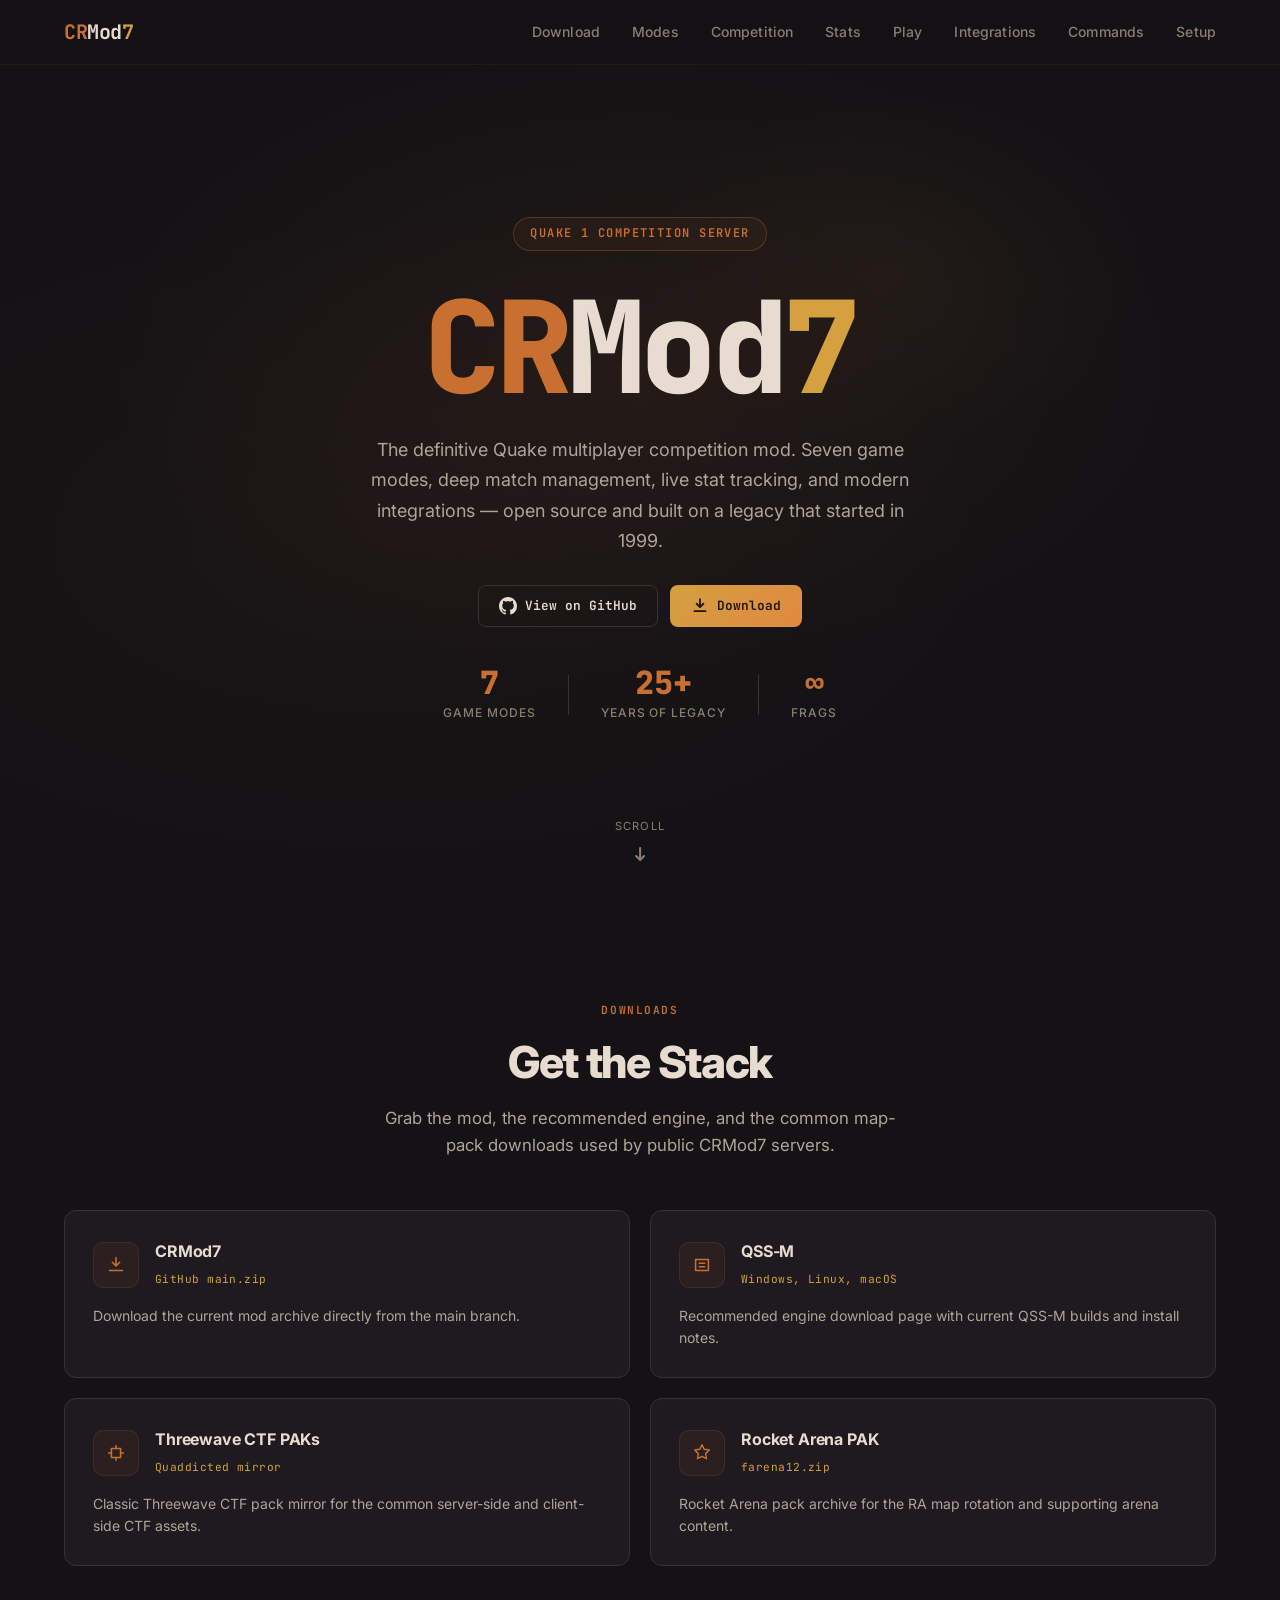
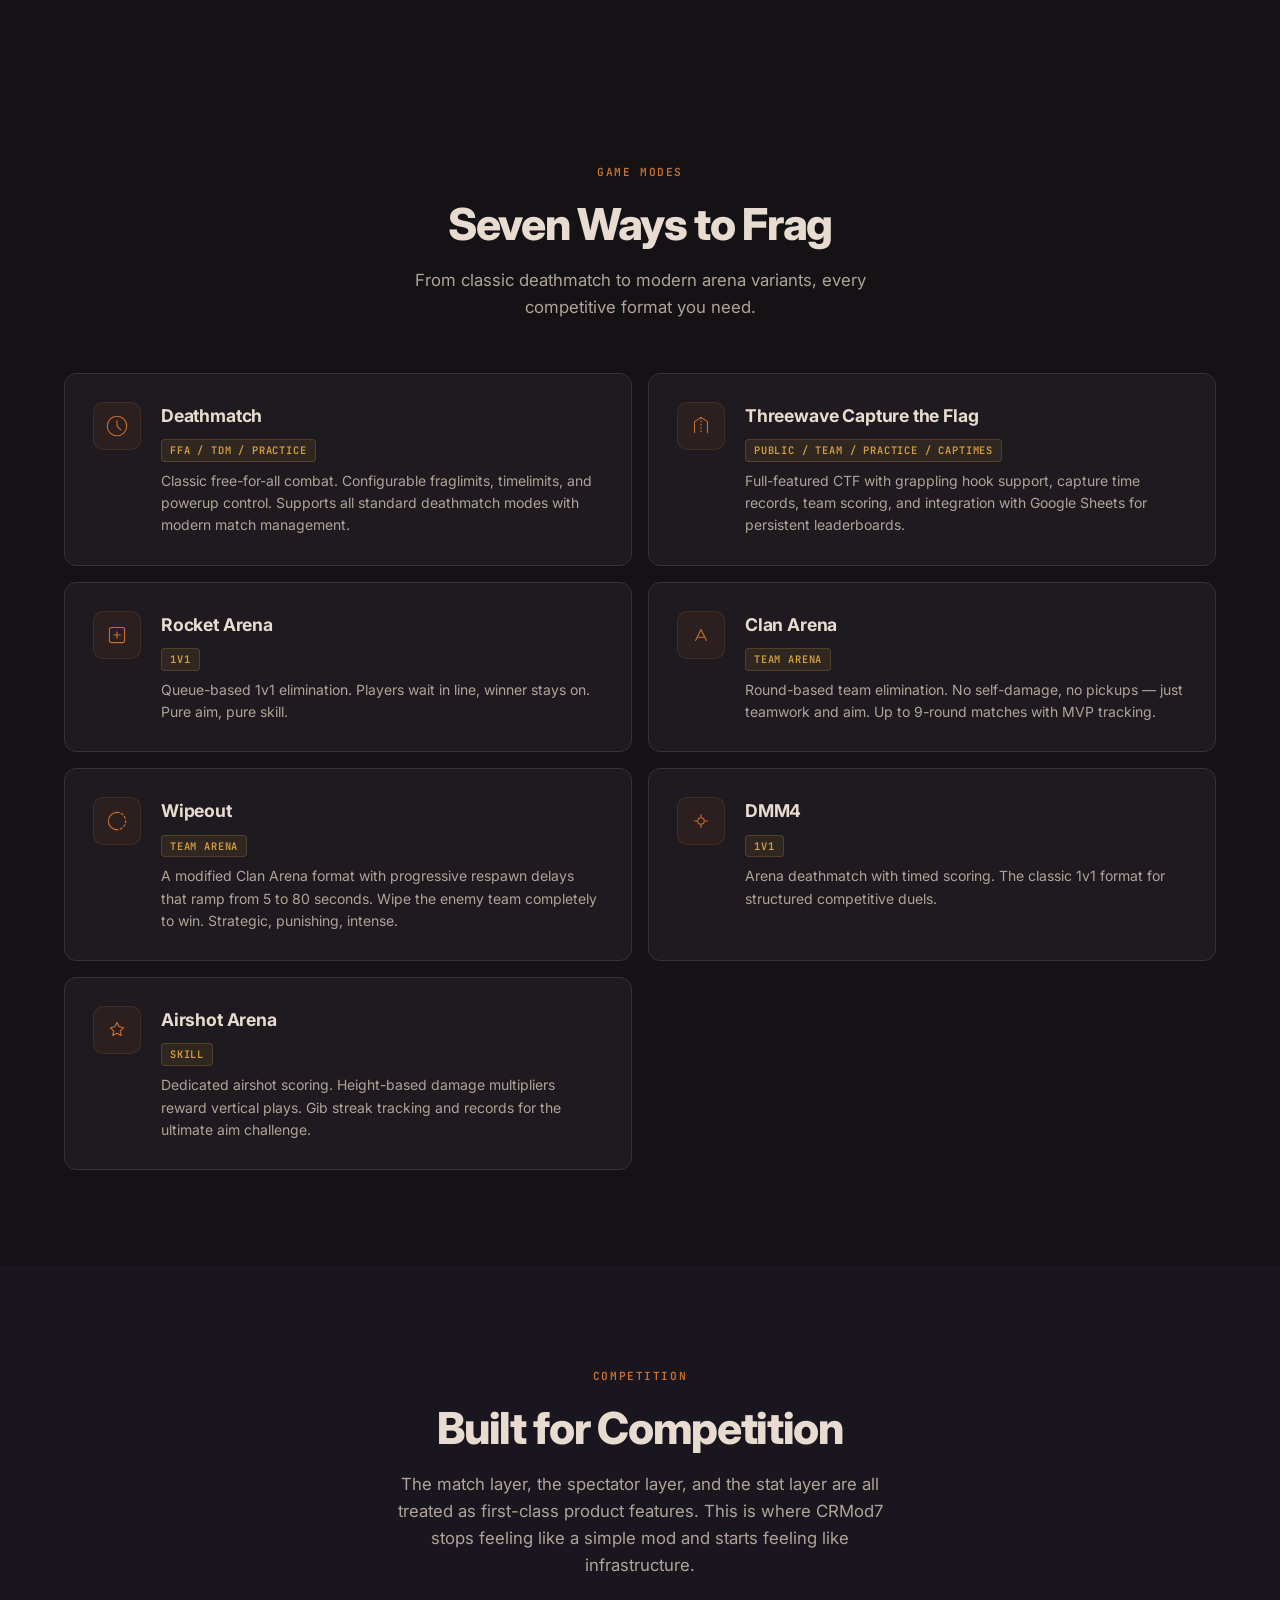
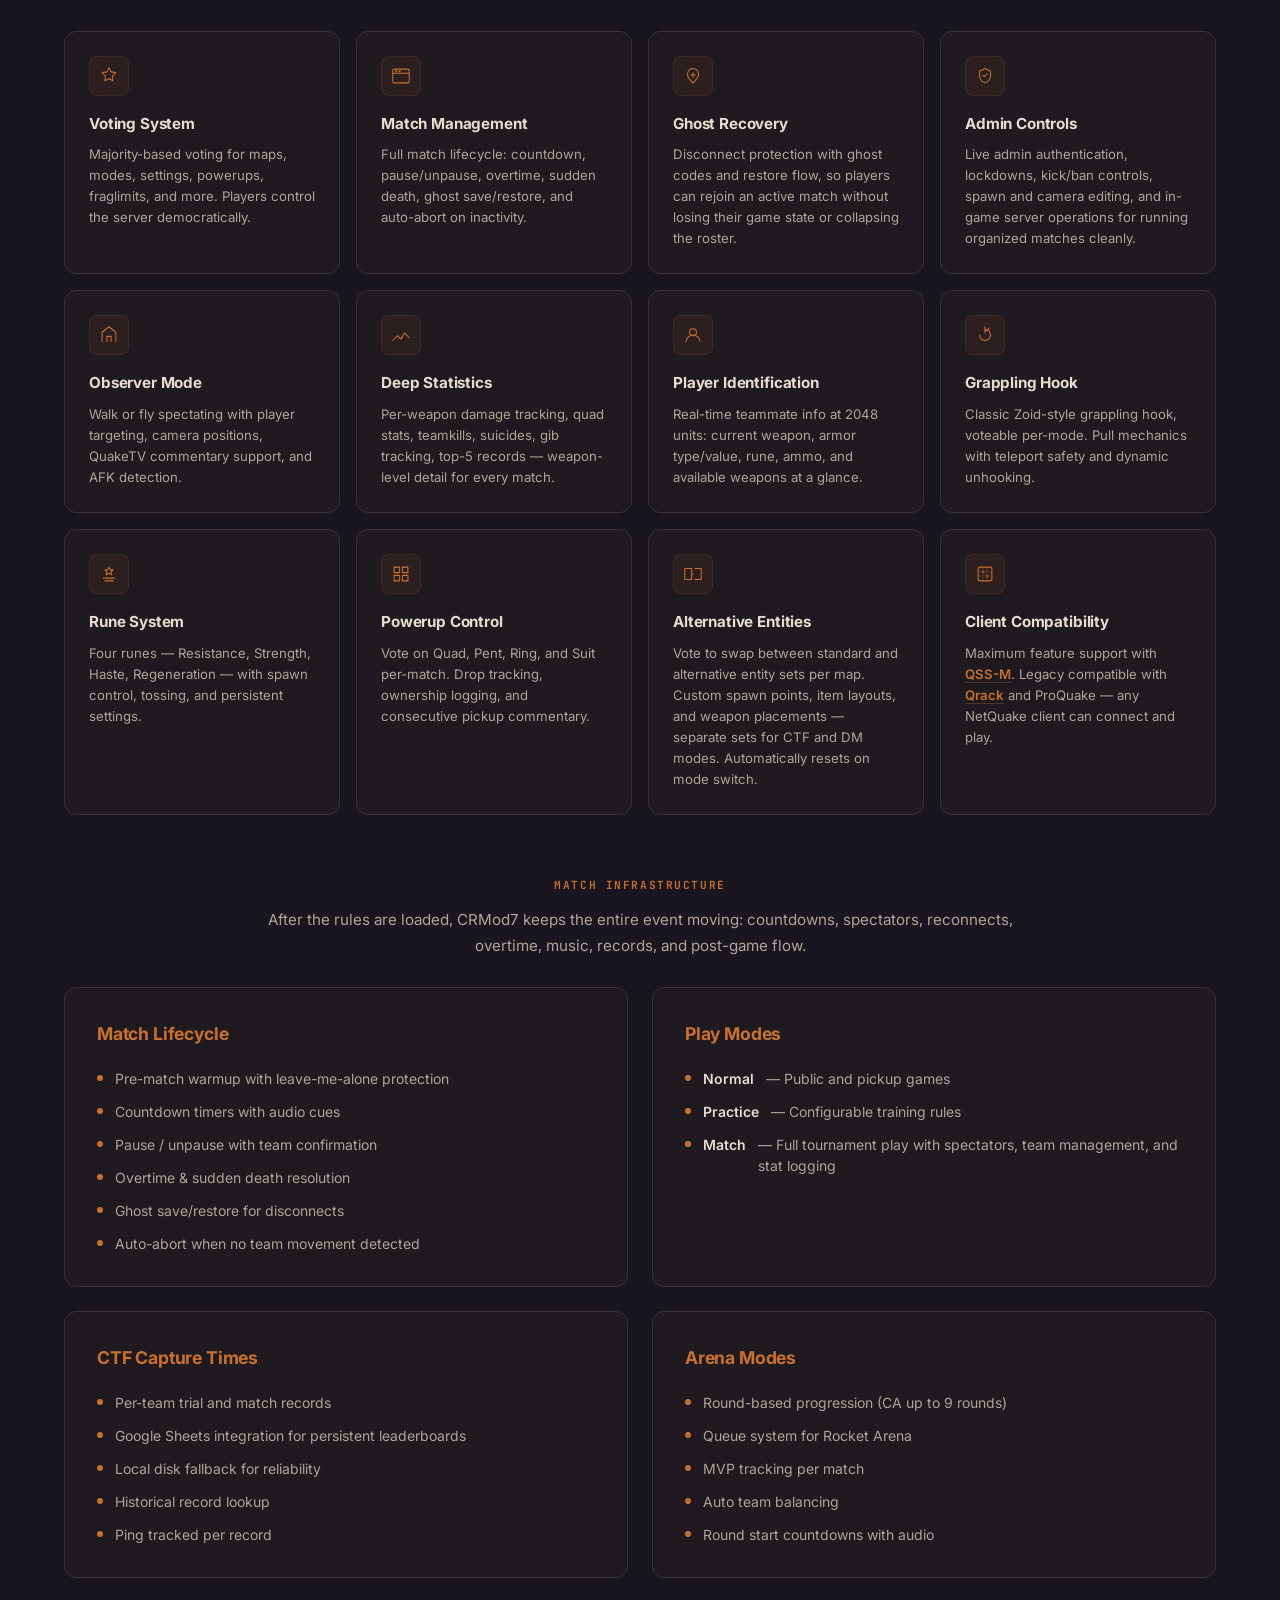
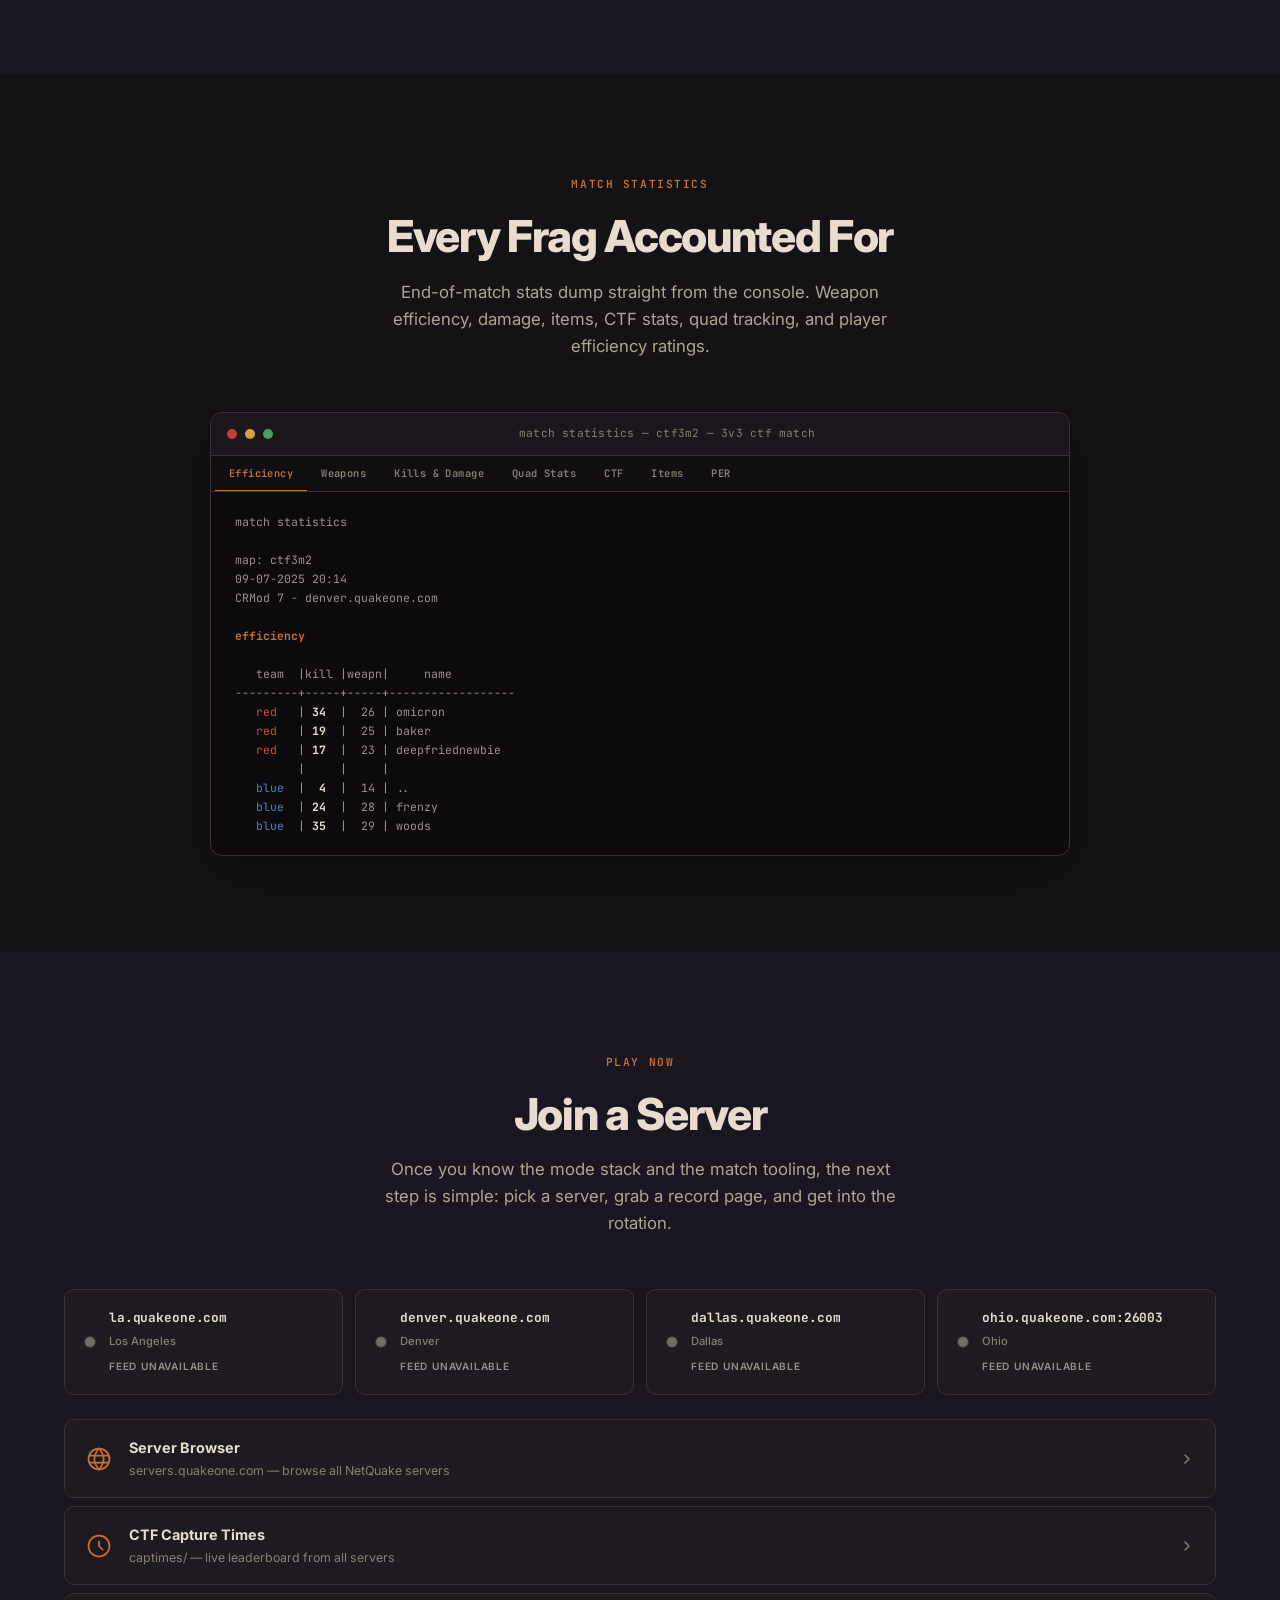
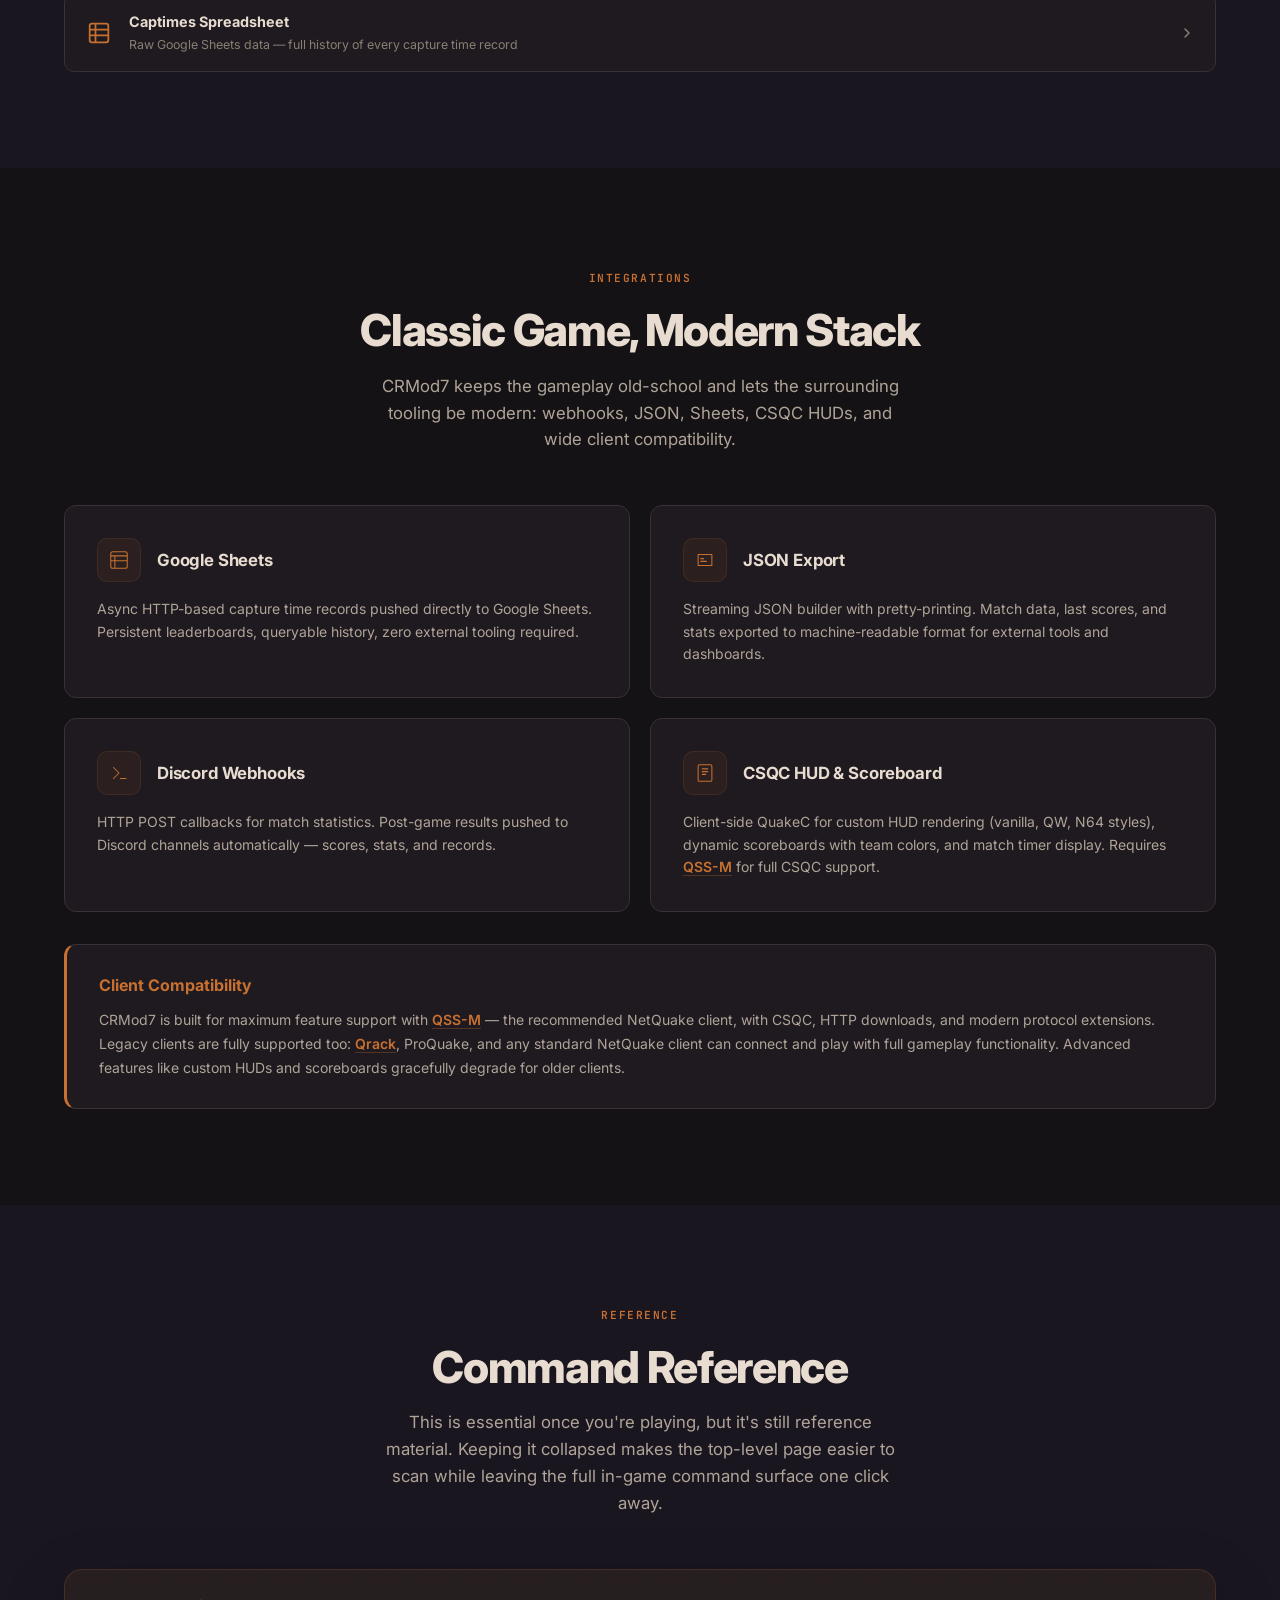
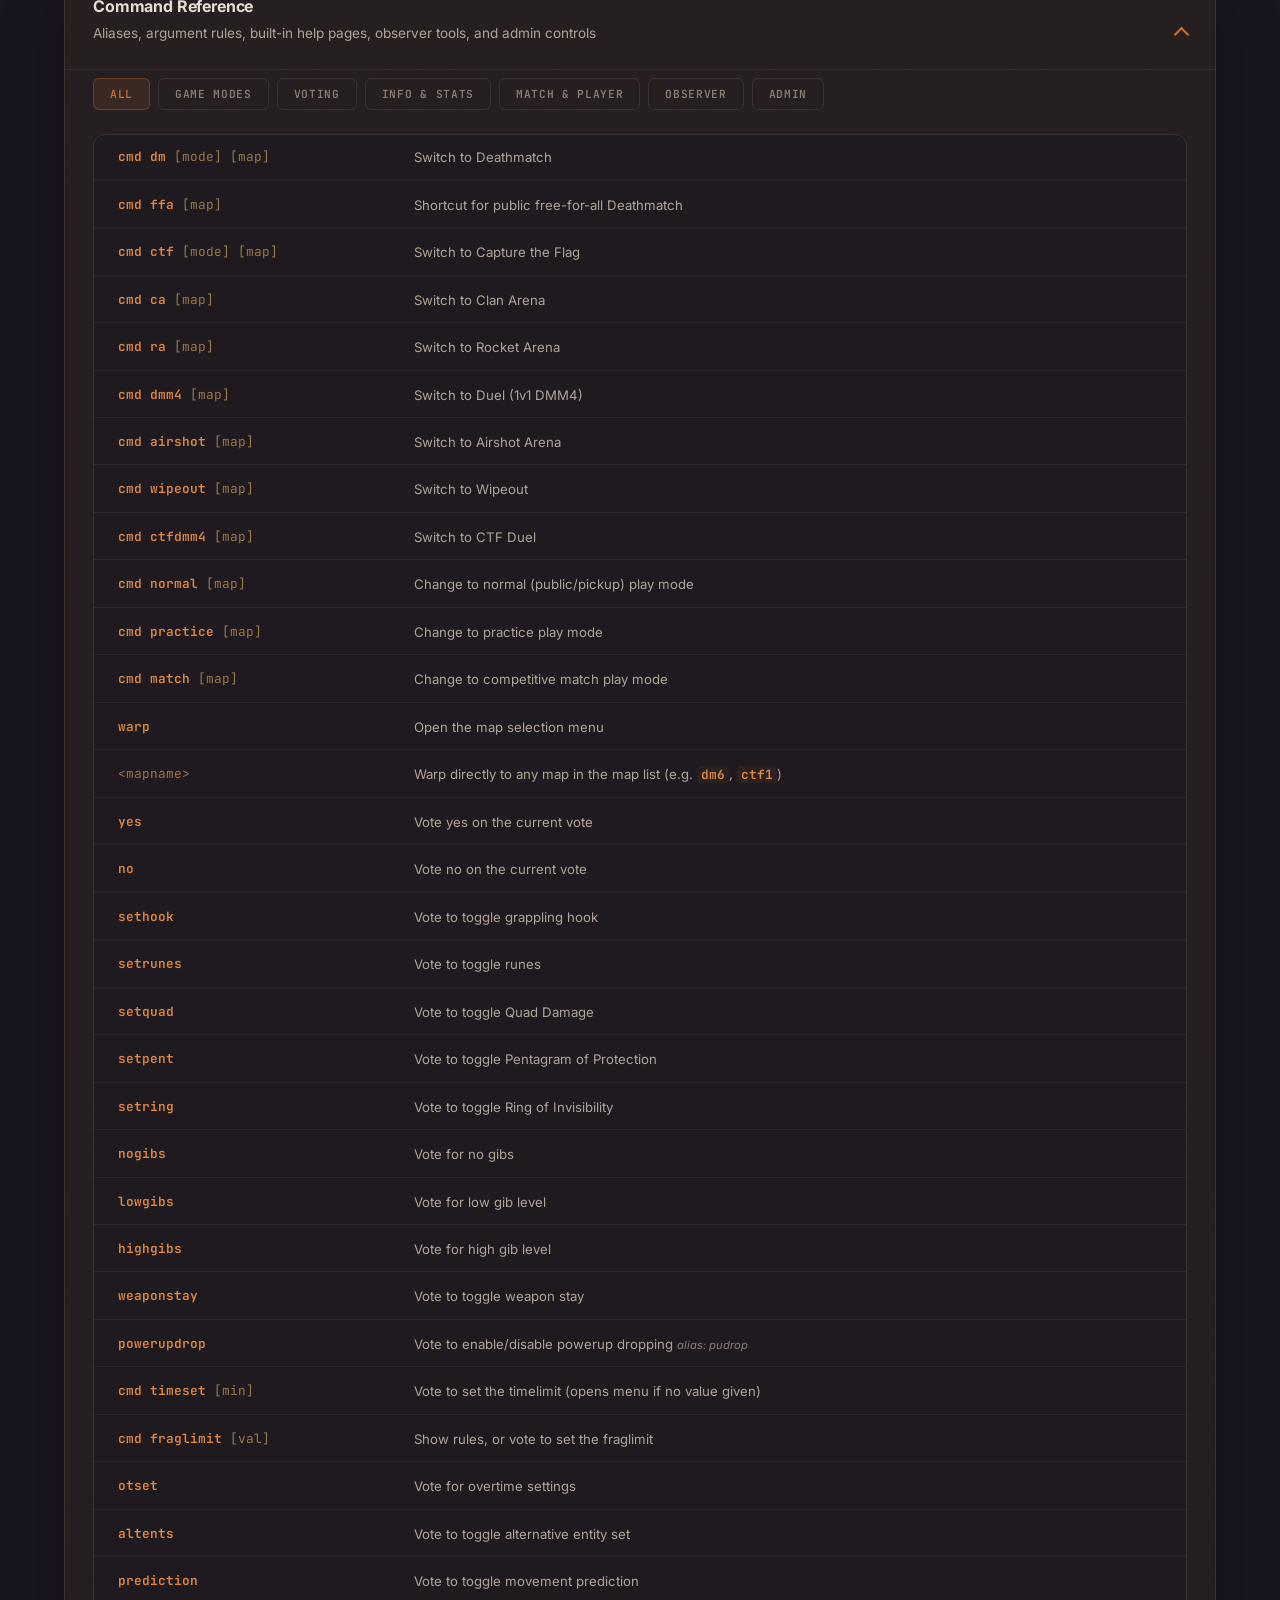
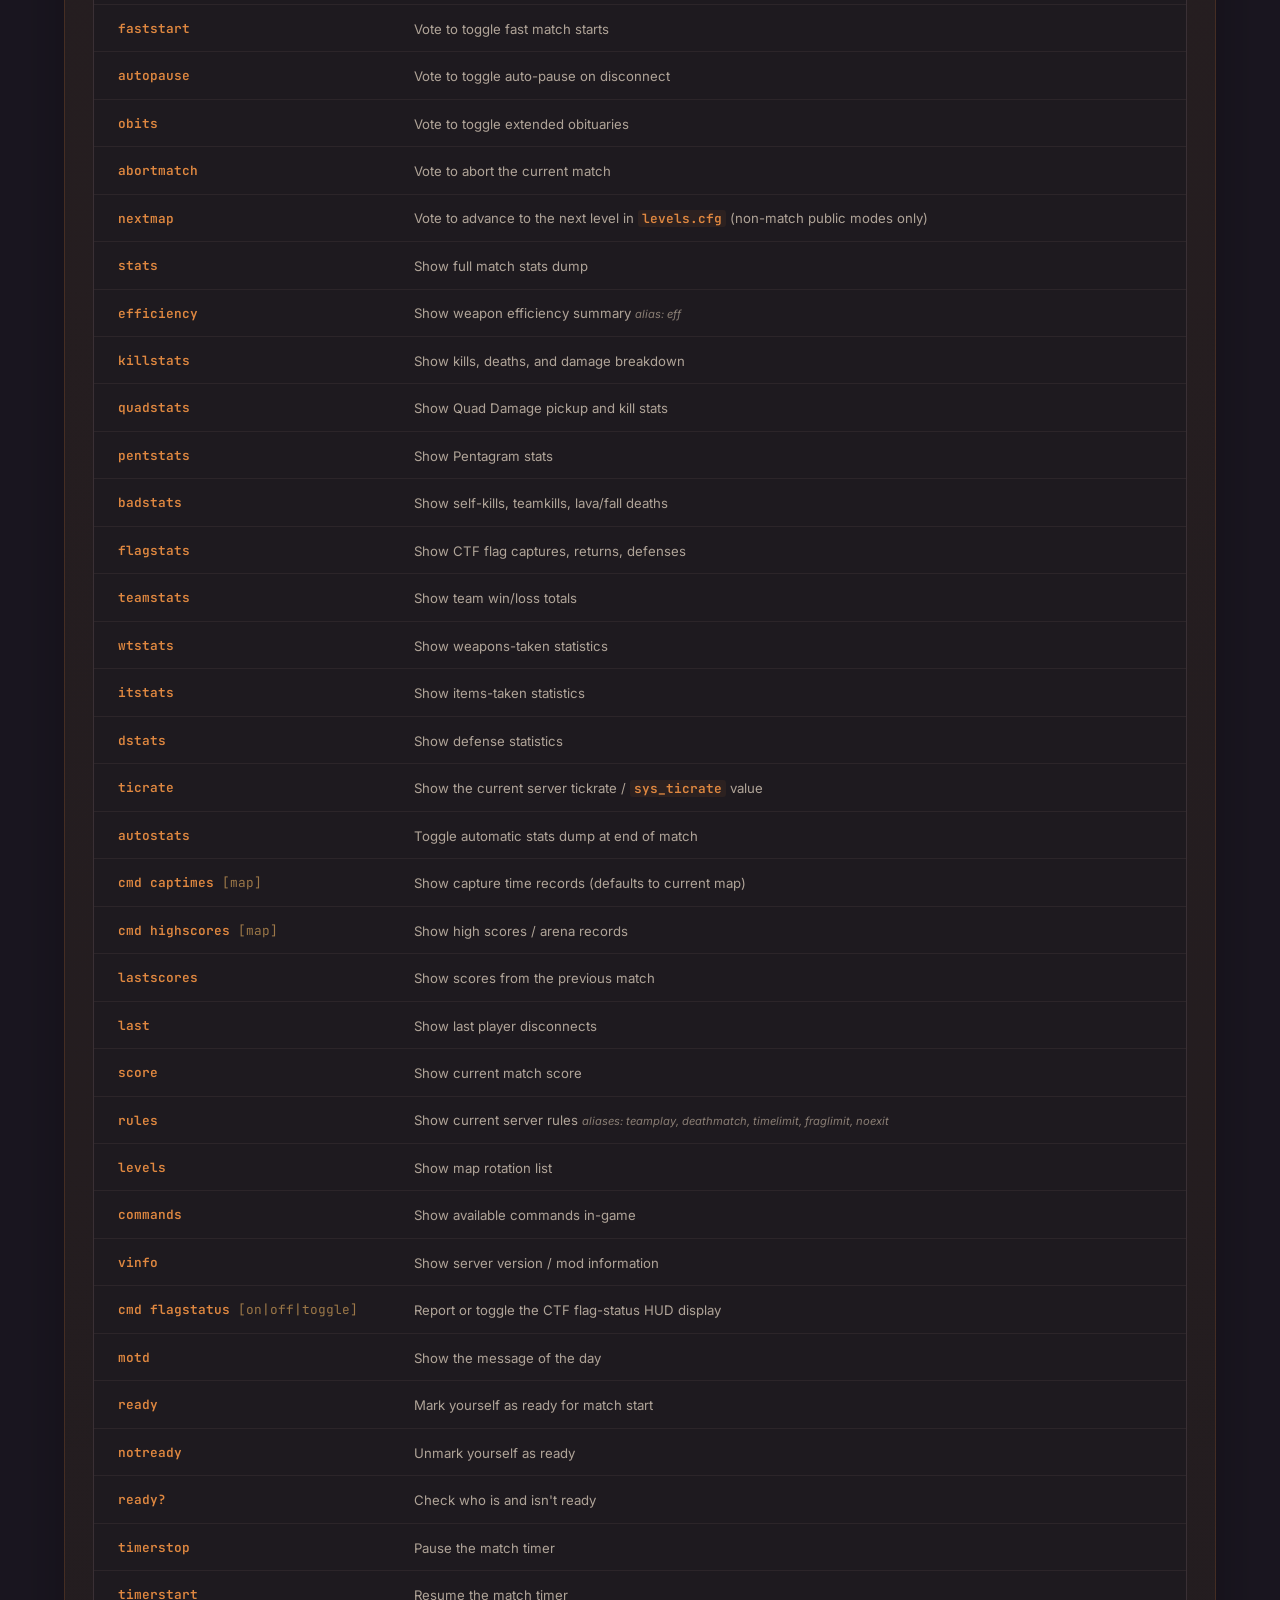
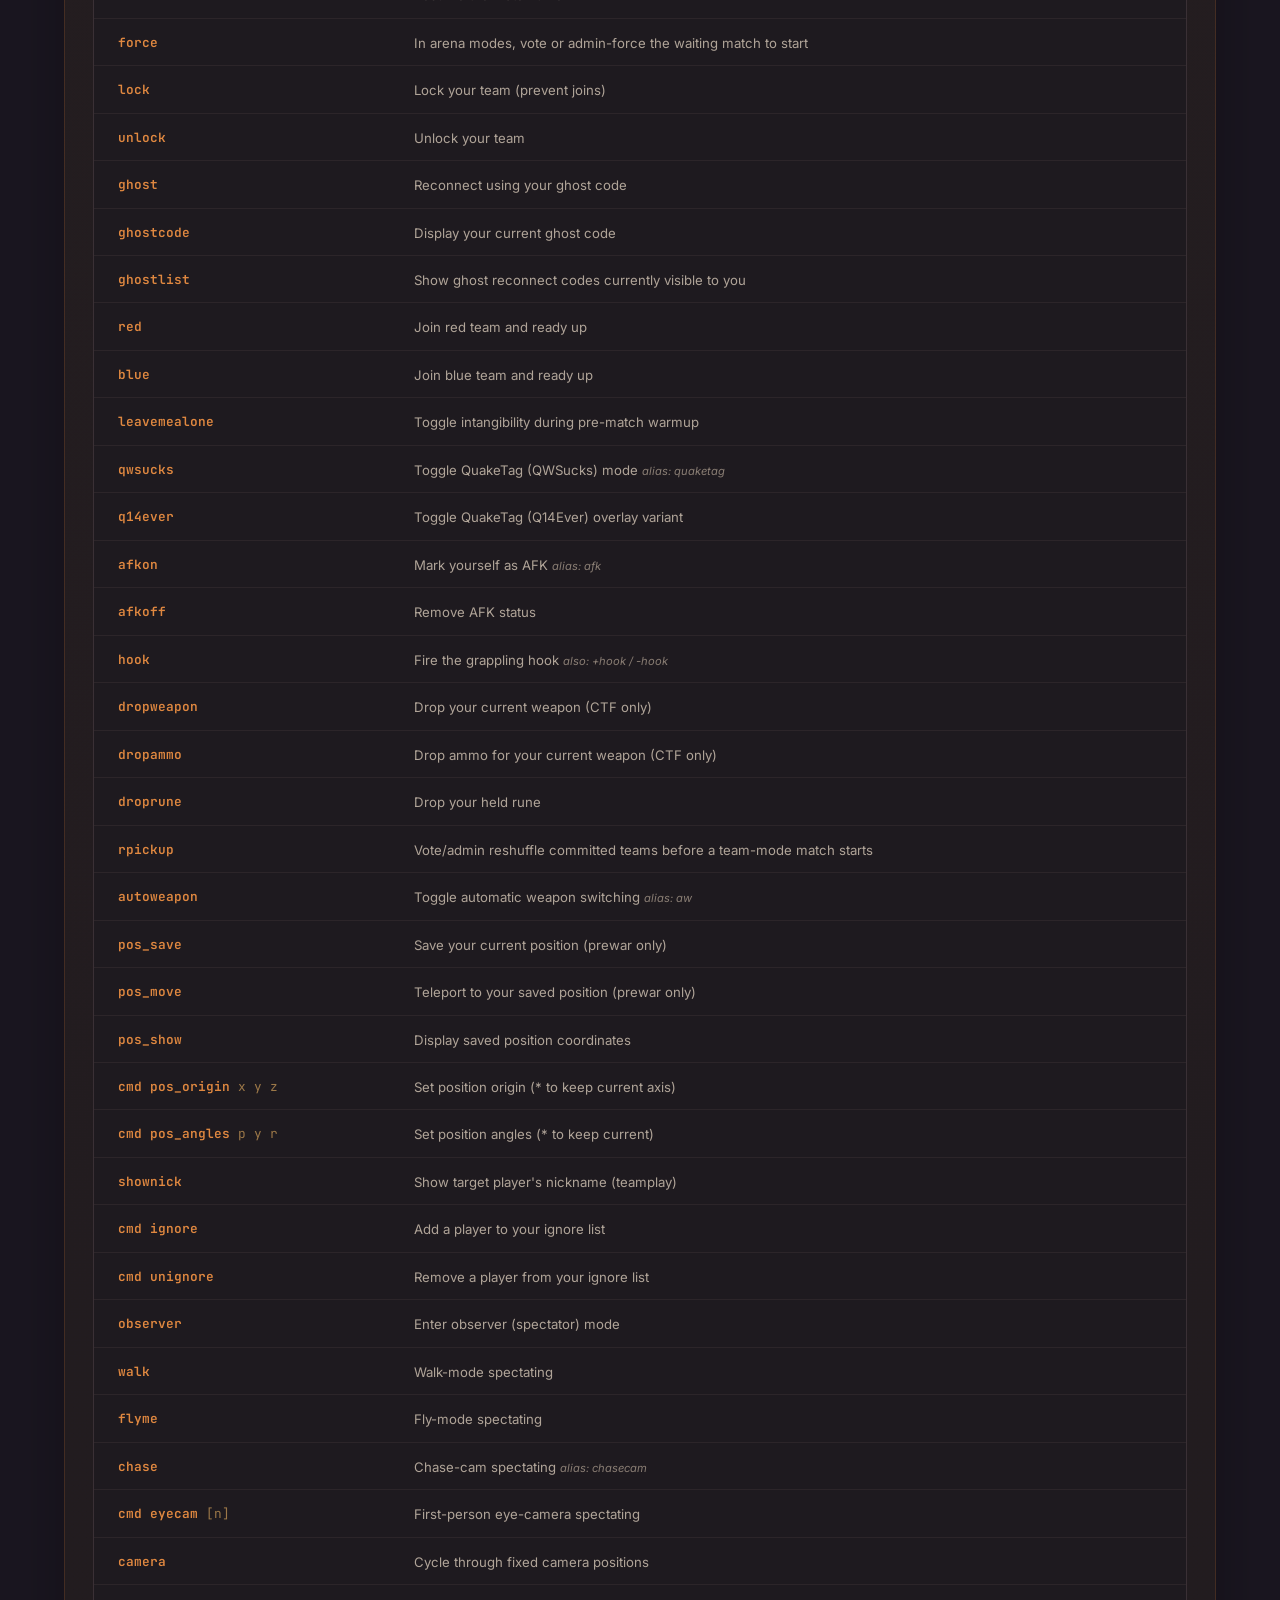
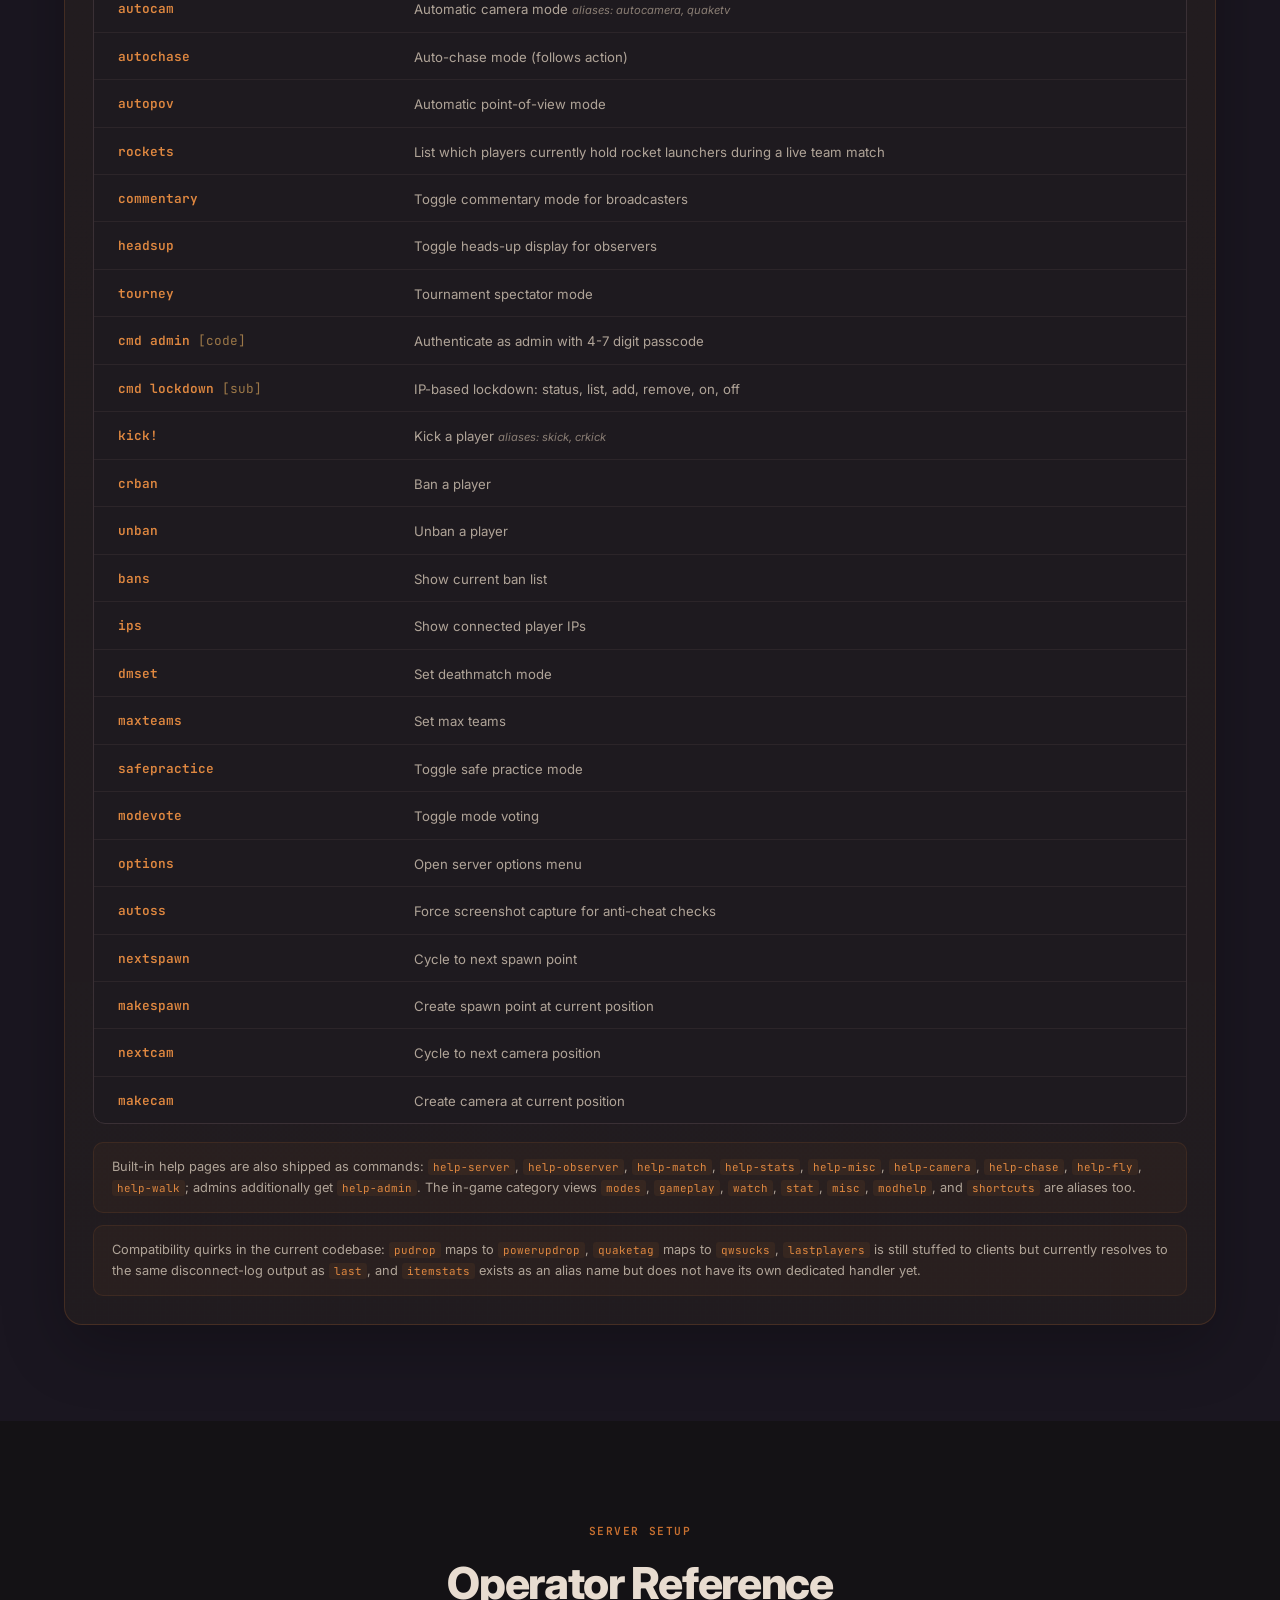
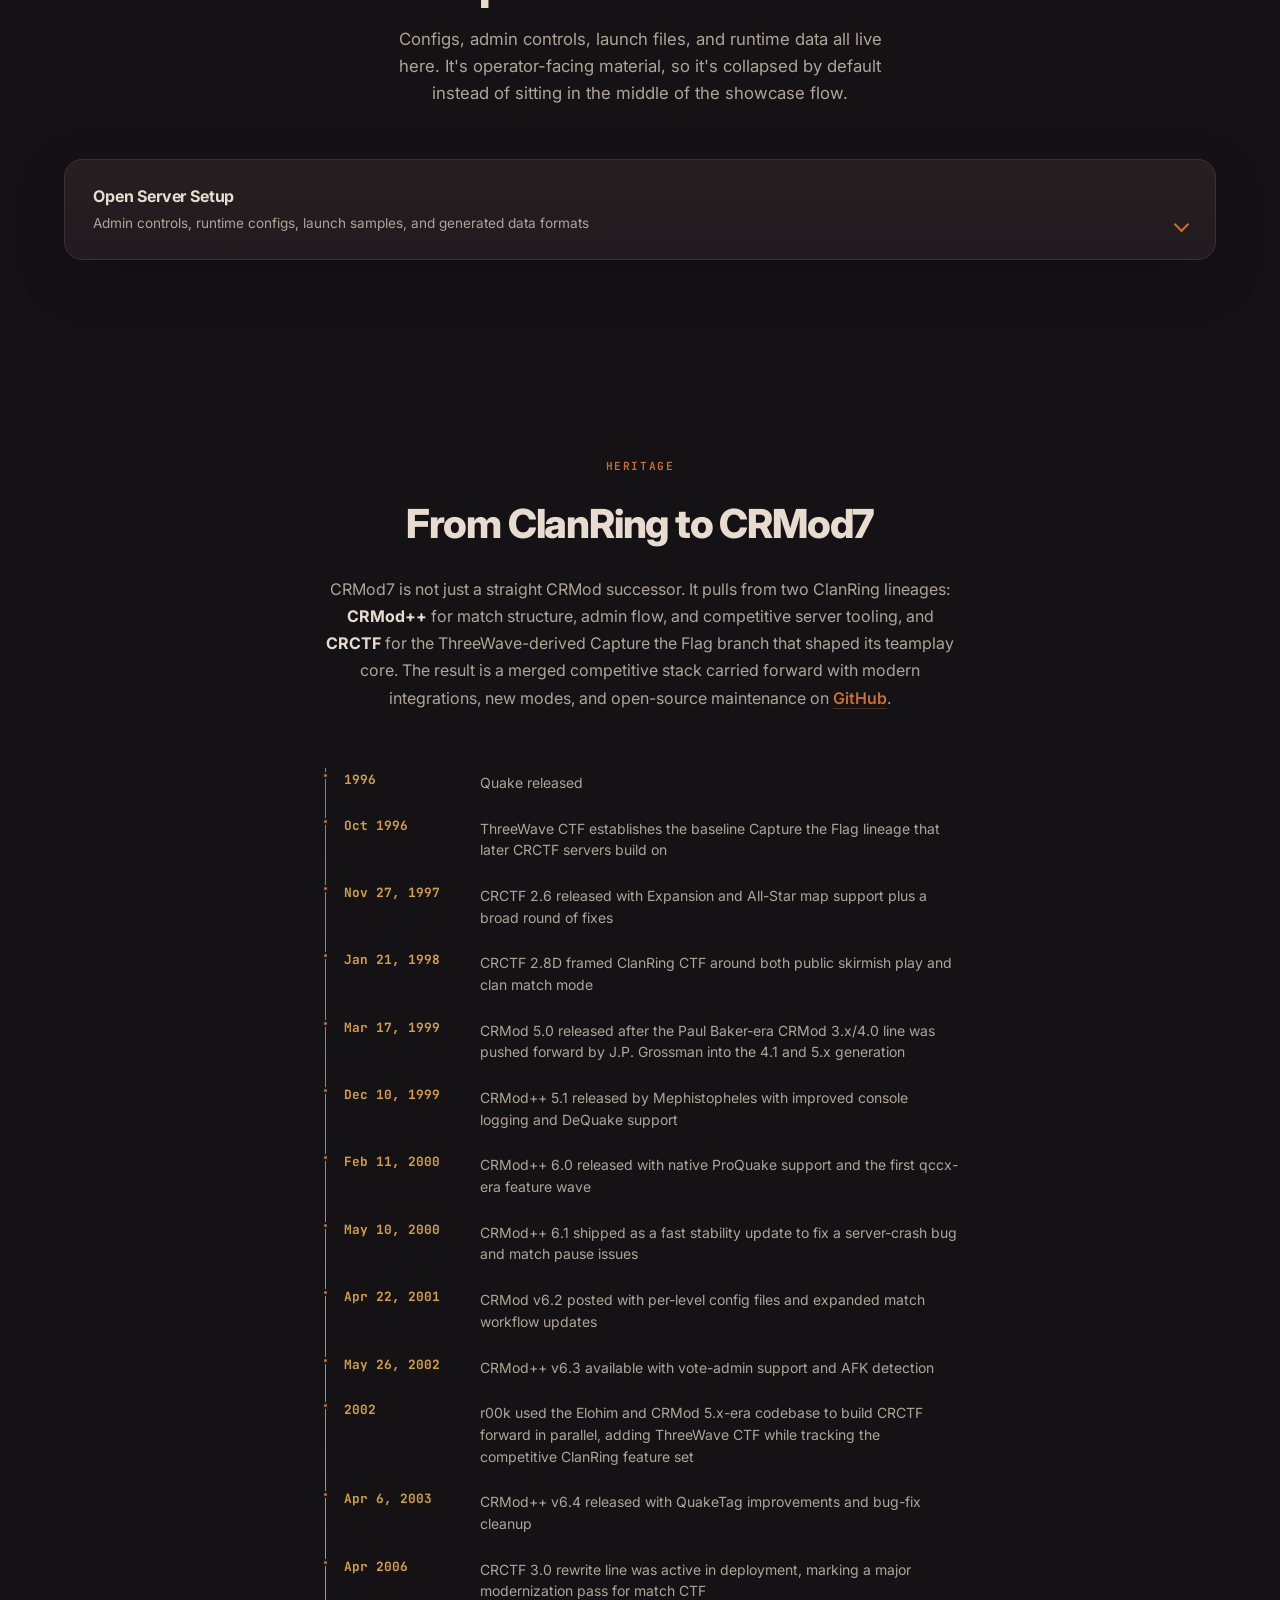
==== website/index.html @ 5f4631dd "add website docs, update release, no arena mode vote menu, add captimes webpage" ====
<!DOCTYPE html>
<html lang="en">
<head>
  <meta charset="UTF-8">
  <meta name="viewport" content="width=device-width, initial-scale=1.0">
  <title>CRMod7 - Quake 1 Competition Server</title>
  <link rel="icon" type="image/svg+xml" href="favicon.svg">
  <link rel="preconnect" href="https://fonts.googleapis.com">
  <link rel="preconnect" href="https://fonts.gstatic.com" crossorigin>
  <link href="https://fonts.googleapis.com/css2?family=Inter:wght@300;400;500;600;700;800;900&family=JetBrains+Mono:wght@400;600;700&display=swap" rel="stylesheet">
  <link rel="stylesheet" href="style.css">
</head>
<body>

  <!-- Navigation -->
  <nav class="nav" id="nav">
    <div class="nav-inner">
      <a href="#hero" class="nav-logo">
        <span class="logo-cr">CR</span><span class="logo-mod">Mod</span><span class="logo-7">7</span>
      </a>
      <div class="nav-links">
        <a href="#download">Download</a>
        <a href="#modes">Modes</a>
        <a href="#competition">Competition</a>
        <a href="#stats">Stats</a>
        <a href="#play">Play</a>
        <a href="#modern">Integrations</a>
        <a href="#commands">Commands</a>
        <a href="#setup">Setup</a>
      </div>
      <button class="nav-toggle" id="navToggle" aria-label="Toggle navigation">
        <span></span><span></span><span></span>
      </button>
    </div>
    <div class="nav-mobile" id="navMobile">
      <a href="#download">Download</a>
      <a href="#modes">Modes</a>
      <a href="#competition">Competition</a>
      <a href="#stats">Stats</a>
      <a href="#play">Play</a>
      <a href="#modern">Integrations</a>
      <a href="#commands">Commands</a>
      <a href="#setup">Setup</a>
    </div>
  </nav>

  <!-- Hero -->
  <section class="hero" id="hero">
    <div class="hero-bg"></div>
    <div class="hero-content">
      <div class="hero-badge">Quake 1 Competition Server</div>
      <h1 class="hero-title">
        <span class="hero-cr">CR</span><span class="hero-mod">Mod</span><span class="hero-7">7</span>
      </h1>
      <p class="hero-sub">The definitive Quake multiplayer competition mod. Seven game modes, deep match management, live stat tracking, and modern integrations &mdash; open source and built on a legacy that started in 1999.</p>
      <div class="hero-actions">
        <a href="https://github.com/quakeone/CRMod7" class="hero-gh" target="_blank" rel="noopener">
          <svg viewBox="0 0 16 16" fill="currentColor"><path d="M8 0C3.58 0 0 3.58 0 8c0 3.54 2.29 6.53 5.47 7.59.4.07.55-.17.55-.38 0-.19-.01-.82-.01-1.49-2.01.37-2.53-.49-2.69-.94-.09-.23-.48-.94-.82-1.13-.28-.15-.68-.52-.01-.53.63-.01 1.08.58 1.23.82.72 1.21 1.87.87 2.33.66.07-.52.28-.87.51-1.07-1.78-.2-3.64-.89-3.64-3.95 0-.87.31-1.59.82-2.15-.08-.2-.36-1.02.08-2.12 0 0 .67-.21 2.2.82.64-.18 1.32-.27 2-.27.68 0 1.36.09 2 .27 1.53-1.04 2.2-.82 2.2-.82.44 1.1.16 1.92.08 2.12.51.56.82 1.27.82 2.15 0 3.07-1.87 3.75-3.65 3.95.29.25.54.73.54 1.48 0 1.07-.01 1.93-.01 2.2 0 .21.15.46.55.38A8.013 8.013 0 0016 8c0-4.42-3.58-8-8-8z"/></svg>
          <span>View on GitHub</span>
        </a>
        <a href="#download" class="hero-gh hero-download">
          <svg viewBox="0 0 16 16" fill="none"><path d="M8 2v7m0 0l-3-3m3 3l3-3M3 12.5h10" stroke="currentColor" stroke-width="1.6" stroke-linecap="round" stroke-linejoin="round"/></svg>
          <span>Download</span>
        </a>
      </div>
      <div class="hero-stats">
        <div class="stat">
          <span class="stat-num">7</span>
          <span class="stat-label">Game Modes</span>
        </div>
        <div class="stat-sep"></div>
        <div class="stat">
          <span class="stat-num">25+</span>
          <span class="stat-label">Years of Legacy</span>
        </div>
        <div class="stat-sep"></div>
        <div class="stat">
          <span class="stat-num">&infin;</span>
          <span class="stat-label">Frags</span>
        </div>
      </div>
    </div>
    <div class="hero-scroll">
      <span>Scroll</span>
      <svg width="16" height="24" viewBox="0 0 16 24" fill="none"><path d="M8 4v12m0 0l-4-4m4 4l4-4" stroke="currentColor" stroke-width="2" stroke-linecap="round" stroke-linejoin="round"/></svg>
    </div>
  </section>

  <!-- Downloads -->
  <section class="section" id="download">
    <div class="container">
      <div class="section-header">
        <span class="section-tag">Downloads</span>
        <h2>Get the Stack</h2>
        <p>Grab the mod, the recommended engine, and the common map-pack downloads used by public CRMod7 servers.</p>
      </div>

      <div class="download-grid">
        <a href="https://github.com/quakeone/CRMod7/archive/refs/heads/main.zip" class="download-card" target="_blank" rel="noopener">
          <div class="download-card-head">
            <div class="download-icon">
              <svg viewBox="0 0 24 24" fill="none"><path d="M12 4v9m0 0l-4-4m4 4l4-4M5 18h14" stroke="currentColor" stroke-width="1.7" stroke-linecap="round" stroke-linejoin="round"/></svg>
            </div>
            <div>
              <h3>CRMod7</h3>
              <span class="download-meta">GitHub main.zip</span>
            </div>
          </div>
          <p>Download the current mod archive directly from the main branch.</p>
        </a>

        <a href="https://qssm.quakeone.com/" class="download-card" target="_blank" rel="noopener">
          <div class="download-card-head">
            <div class="download-icon">
              <svg viewBox="0 0 24 24" fill="none"><path d="M5 6h14v12H5z" stroke="currentColor" stroke-width="1.7" stroke-linejoin="round"/><path d="M9 10h6M9 14h6" stroke="currentColor" stroke-width="1.7" stroke-linecap="round"/></svg>
            </div>
            <div>
              <h3>QSS-M</h3>
              <span class="download-meta">Windows, Linux, macOS</span>
            </div>
          </div>
          <p>Recommended engine download page with current QSS-M builds and install notes.</p>
        </a>

        <a href="https://www.quaddicted.com/files/mirrors/ftp.planetquake.com/threewave/ctf/client/" class="download-card" target="_blank" rel="noopener">
          <div class="download-card-head">
            <div class="download-icon">
              <svg viewBox="0 0 24 24" fill="none"><path d="M7 7h10v10H7z" stroke="currentColor" stroke-width="1.7" stroke-linejoin="round"/><path d="M12 4v3M12 17v3M4 12h3M17 12h3" stroke="currentColor" stroke-width="1.7" stroke-linecap="round"/></svg>
            </div>
            <div>
              <h3>Threewave CTF PAKs</h3>
              <span class="download-meta">Quaddicted mirror</span>
            </div>
          </div>
          <p>Classic Threewave CTF pack mirror for the common server-side and client-side CTF assets.</p>
        </a>

        <a href="https://www.quaddicted.com/files/idgames2/planetquake/servers/arena/farena12.zip" class="download-card" target="_blank" rel="noopener">
          <div class="download-card-head">
            <div class="download-icon">
              <svg viewBox="0 0 24 24" fill="none"><path d="M12 3l2.5 5 5.5.8-4 3.9.9 5.5-4.9-2.6-4.9 2.6.9-5.5-4-3.9 5.5-.8z" stroke="currentColor" stroke-width="1.6" stroke-linejoin="round"/></svg>
            </div>
            <div>
              <h3>Rocket Arena PAK</h3>
              <span class="download-meta">farena12.zip</span>
            </div>
          </div>
          <p>Rocket Arena pack archive for the RA map rotation and supporting arena content.</p>
        </a>
      </div>
    </div>
  </section>

  <!-- Game Modes -->
  <section class="section" id="modes">
    <div class="container">
      <div class="section-header">
        <span class="section-tag">Game Modes</span>
        <h2>Seven Ways to Frag</h2>
        <p>From classic deathmatch to modern arena variants, every competitive format you need.</p>
      </div>

      <div class="modes-grid">
        <div class="mode-card mode-featured">
          <div class="mode-icon">
            <svg viewBox="0 0 48 48" fill="none"><circle cx="24" cy="24" r="18" stroke="currentColor" stroke-width="2"/><path d="M24 14v10l7 7" stroke="currentColor" stroke-width="2" stroke-linecap="round"/></svg>
          </div>
          <div class="mode-content">
            <h3>Deathmatch</h3>
            <span class="mode-tag">FFA / TDM / Practice</span>
            <p>Classic free-for-all combat. Configurable fraglimits, timelimits, and powerup control. Supports all standard deathmatch modes with modern match management.</p>
          </div>
        </div>

        <div class="mode-card mode-featured">
          <div class="mode-icon">
            <svg viewBox="0 0 48 48" fill="none"><path d="M12 36V16l12-8 12 8v20" stroke="currentColor" stroke-width="2" stroke-linecap="round" stroke-linejoin="round"/><path d="M24 8v28" stroke="currentColor" stroke-width="2" stroke-dasharray="3 3"/></svg>
          </div>
          <div class="mode-content">
            <h3>Threewave Capture the Flag</h3>
            <span class="mode-tag">Public / Team / Practice / Captimes</span>
            <p>Full-featured CTF with grappling hook support, capture time records, team scoring, and integration with Google Sheets for persistent leaderboards.</p>
          </div>
        </div>

        <div class="mode-card">
          <div class="mode-icon">
            <svg viewBox="0 0 48 48" fill="none"><rect x="10" y="10" width="28" height="28" rx="4" stroke="currentColor" stroke-width="2"/><path d="M18 24h12M24 18v12" stroke="currentColor" stroke-width="2" stroke-linecap="round"/></svg>
          </div>
          <div class="mode-content">
            <h3>Rocket Arena</h3>
            <span class="mode-tag">1v1</span>
            <p>Queue-based 1v1 elimination. Players wait in line, winner stays on. Pure aim, pure skill.</p>
          </div>
        </div>

        <div class="mode-card">
          <div class="mode-icon">
            <svg viewBox="0 0 48 48" fill="none"><path d="M14 34l10-20 10 20" stroke="currentColor" stroke-width="2" stroke-linecap="round" stroke-linejoin="round"/><path d="M18 28h12" stroke="currentColor" stroke-width="2" stroke-linecap="round"/></svg>
          </div>
          <div class="mode-content">
            <h3>Clan Arena</h3>
            <span class="mode-tag">Team Arena</span>
            <p>Round-based team elimination. No self-damage, no pickups &mdash; just teamwork and aim. Up to 9-round matches with MVP tracking.</p>
          </div>
        </div>

        <div class="mode-card">
          <div class="mode-icon">
            <svg viewBox="0 0 48 48" fill="none"><path d="M24 8c-8.8 0-16 7.2-16 16s7.2 16 16 16" stroke="currentColor" stroke-width="2" stroke-linecap="round"/><path d="M24 8c8.8 0 16 7.2 16 16s-7.2 16-16 16" stroke="currentColor" stroke-width="2" stroke-linecap="round" stroke-dasharray="4 4"/></svg>
          </div>
          <div class="mode-content">
            <h3>Wipeout</h3>
            <span class="mode-tag">Team Arena</span>
            <p>A modified Clan Arena format with progressive respawn delays that ramp from 5 to 80 seconds. Wipe the enemy team completely to win. Strategic, punishing, intense.</p>
          </div>
        </div>

        <div class="mode-card">
          <div class="mode-icon">
            <svg viewBox="0 0 48 48" fill="none"><circle cx="24" cy="24" r="6" stroke="currentColor" stroke-width="2"/><path d="M24 12v4m0 16v4M12 24h4m16 0h4" stroke="currentColor" stroke-width="2" stroke-linecap="round"/></svg>
          </div>
          <div class="mode-content">
            <h3>DMM4</h3>
            <span class="mode-tag">1v1</span>
            <p>Arena deathmatch with timed scoring. The classic 1v1 format for structured competitive duels.</p>
          </div>
        </div>

        <div class="mode-card">
          <div class="mode-icon">
            <svg viewBox="0 0 48 48" fill="none"><path d="M24 10l4 8 8 2-6 6 2 8-8-4-8 4 2-8-6-6 8-2z" stroke="currentColor" stroke-width="2" stroke-linejoin="round"/></svg>
          </div>
          <div class="mode-content">
            <h3>Airshot Arena</h3>
            <span class="mode-tag">Skill</span>
            <p>Dedicated airshot scoring. Height-based damage multipliers reward vertical plays. Gib streak tracking and records for the ultimate aim challenge.</p>
          </div>
        </div>
      </div>
    </div>
  </section>

  <!-- Competition -->
  <section class="section section-alt" id="competition">
    <div class="container">
      <div class="section-header">
        <span class="section-tag">Competition</span>
        <h2>Built for Competition</h2>
        <p>The match layer, the spectator layer, and the stat layer are all treated as first-class product features. This is where CRMod7 stops feeling like a simple mod and starts feeling like infrastructure.</p>
      </div>

      <div class="features-grid">
        <div class="feature-card">
          <div class="feature-icon">
            <svg viewBox="0 0 32 32" fill="none"><path d="M16 4l3 6 7 1-5 5 1 7-6-3-6 3 1-7-5-5 7-1z" stroke="currentColor" stroke-width="1.5" stroke-linejoin="round"/></svg>
          </div>
          <h4>Voting System</h4>
          <p>Majority-based voting for maps, modes, settings, powerups, fraglimits, and more. Players control the server democratically.</p>
        </div>

        <div class="feature-card">
          <div class="feature-icon">
            <svg viewBox="0 0 32 32" fill="none"><rect x="4" y="6" width="24" height="20" rx="2" stroke="currentColor" stroke-width="1.5"/><path d="M4 12h24" stroke="currentColor" stroke-width="1.5"/><circle cx="9" cy="9" r="1.5" fill="currentColor"/><circle cx="14" cy="9" r="1.5" fill="currentColor"/></svg>
          </div>
          <h4>Match Management</h4>
          <p>Full match lifecycle: countdown, pause/unpause, overtime, sudden death, ghost save/restore, and auto-abort on inactivity.</p>
        </div>

        <div class="feature-card">
          <div class="feature-icon">
            <svg viewBox="0 0 32 32" fill="none"><path d="M16 5c-4.8 0-8 4.1-8 8.5 0 5.5 5.3 9.3 8 12.5 2.7-3.2 8-7 8-12.5C24 9.1 20.8 5 16 5z" stroke="currentColor" stroke-width="1.5" stroke-linejoin="round"/><path d="M12.5 14.5h7M16 11v7" stroke="currentColor" stroke-width="1.5" stroke-linecap="round"/></svg>
          </div>
          <h4>Ghost Recovery</h4>
          <p>Disconnect protection with ghost codes and restore flow, so players can rejoin an active match without losing their game state or collapsing the roster.</p>
        </div>

        <div class="feature-card">
          <div class="feature-icon">
            <svg viewBox="0 0 32 32" fill="none"><path d="M16 5l8 4v6c0 5-3.4 9.5-8 11-4.6-1.5-8-6-8-11V9z" stroke="currentColor" stroke-width="1.5" stroke-linejoin="round"/><path d="M13 15l2 2 4-4" stroke="currentColor" stroke-width="1.5" stroke-linecap="round" stroke-linejoin="round"/></svg>
          </div>
          <h4>Admin Controls</h4>
          <p>Live admin authentication, lockdowns, kick/ban controls, spawn and camera editing, and in-game server operations for running organized matches cleanly.</p>
        </div>

        <div class="feature-card">
          <div class="feature-icon">
            <svg viewBox="0 0 32 32" fill="none"><path d="M6 26V12l10-8 10 8v14" stroke="currentColor" stroke-width="1.5" stroke-linejoin="round"/><path d="M13 26v-8h6v8" stroke="currentColor" stroke-width="1.5"/></svg>
          </div>
          <h4>Observer Mode</h4>
          <p>Walk or fly spectating with player targeting, camera positions, QuakeTV commentary support, and AFK detection.</p>
        </div>

        <div class="feature-card">
          <div class="feature-icon">
            <svg viewBox="0 0 32 32" fill="none"><path d="M4 24l7-7 5 5 5-9 7 7" stroke="currentColor" stroke-width="1.5" stroke-linecap="round" stroke-linejoin="round"/></svg>
          </div>
          <h4>Deep Statistics</h4>
          <p>Per-weapon damage tracking, quad stats, teamkills, suicides, gib tracking, top-5 records &mdash; weapon-level detail for every match.</p>
        </div>

        <div class="feature-card">
          <div class="feature-icon">
            <svg viewBox="0 0 32 32" fill="none"><circle cx="16" cy="12" r="5" stroke="currentColor" stroke-width="1.5"/><path d="M6 26c0-5.5 4.5-10 10-10s10 4.5 10 10" stroke="currentColor" stroke-width="1.5"/></svg>
          </div>
          <h4>Player Identification</h4>
          <p>Real-time teammate info at 2048 units: current weapon, armor type/value, rune, ammo, and available weapons at a glance.</p>
        </div>

        <div class="feature-card">
          <div class="feature-icon">
            <svg viewBox="0 0 32 32" fill="none"><path d="M16 4v8l6-6" stroke="currentColor" stroke-width="1.5" stroke-linecap="round" stroke-linejoin="round"/><path d="M8 16a8 8 0 1 0 16 0 8 8 0 0 0-8-8" stroke="currentColor" stroke-width="1.5" stroke-linecap="round"/></svg>
          </div>
          <h4>Grappling Hook</h4>
          <p>Classic Zoid-style grappling hook, voteable per-mode. Pull mechanics with teleport safety and dynamic unhooking.</p>
        </div>

        <div class="feature-card">
          <div class="feature-icon">
            <svg viewBox="0 0 32 32" fill="none"><path d="M16 6l2 4h4l-3 3 1 4-4-2-4 2 1-4-3-3h4z" stroke="currentColor" stroke-width="1.5" stroke-linejoin="round"/><path d="M8 22h16M10 26h12" stroke="currentColor" stroke-width="1.5" stroke-linecap="round"/></svg>
          </div>
          <h4>Rune System</h4>
          <p>Four runes &mdash; Resistance, Strength, Haste, Regeneration &mdash; with spawn control, tossing, and persistent settings.</p>
        </div>

        <div class="feature-card">
          <div class="feature-icon">
            <svg viewBox="0 0 32 32" fill="none"><path d="M6 6h8v8H6zM18 6h8v8h-8zM6 18h8v8H6zM18 18h8v8h-8z" stroke="currentColor" stroke-width="1.5" stroke-linejoin="round"/></svg>
          </div>
          <h4>Powerup Control</h4>
          <p>Vote on Quad, Pent, Ring, and Suit per-match. Drop tracking, ownership logging, and consecutive pickup commentary.</p>
        </div>

        <div class="feature-card">
          <div class="feature-icon">
            <svg viewBox="0 0 32 32" fill="none"><path d="M4 8h10v16H4zM18 8h10v16H18" stroke="currentColor" stroke-width="1.5" stroke-linejoin="round"/><path d="M14 16h4" stroke="currentColor" stroke-width="1.5" stroke-linecap="round" stroke-dasharray="2 2"/></svg>
          </div>
          <h4>Alternative Entities</h4>
          <p>Vote to swap between standard and alternative entity sets per map. Custom spawn points, item layouts, and weapon placements &mdash; separate sets for CTF and DM modes. Automatically resets on mode switch.</p>
        </div>

        <div class="feature-card">
          <div class="feature-icon">
            <svg viewBox="0 0 32 32" fill="none"><rect x="6" y="6" width="20" height="20" rx="3" stroke="currentColor" stroke-width="1.5"/><path d="M6 13h20M6 19h20M13 6v20M19 6v20" stroke="currentColor" stroke-width="1.5" opacity="0.3"/><path d="M11 11h4v4h-4zM17 17h4v4h-4z" fill="currentColor" opacity="0.5"/></svg>
          </div>
          <h4>Client Compatibility</h4>
          <p>Maximum feature support with <a href="https://qssm.quakeone.com" target="_blank" rel="noopener" class="feature-link">QSS-M</a>. Legacy compatible with <a href="https://quakeone.com/qrack" target="_blank" rel="noopener" class="feature-link">Qrack</a> and ProQuake &mdash; any NetQuake client can connect and play.</p>
        </div>
      </div>

      <div class="competition-detail-intro">
        <span class="section-tag">Match Infrastructure</span>
        <p>After the rules are loaded, CRMod7 keeps the entire event moving: countdowns, spectators, reconnects, overtime, music, records, and post-game flow.</p>
      </div>

      <div class="comp-grid">
        <div class="comp-block">
          <h3>Match Lifecycle</h3>
          <ul class="comp-list">
            <li><span class="comp-bullet"></span>Pre-match warmup with leave-me-alone protection</li>
            <li><span class="comp-bullet"></span>Countdown timers with audio cues</li>
            <li><span class="comp-bullet"></span>Pause / unpause with team confirmation</li>
            <li><span class="comp-bullet"></span>Overtime &amp; sudden death resolution</li>
            <li><span class="comp-bullet"></span>Ghost save/restore for disconnects</li>
            <li><span class="comp-bullet"></span>Auto-abort when no team movement detected</li>
          </ul>
        </div>

        <div class="comp-block">
          <h3>Play Modes</h3>
          <ul class="comp-list">
            <li><span class="comp-bullet"></span><strong>Normal</strong> &mdash; Public and pickup games</li>
            <li><span class="comp-bullet"></span><strong>Practice</strong> &mdash; Configurable training rules</li>
            <li><span class="comp-bullet"></span><strong>Match</strong> &mdash; Full tournament play with spectators, team management, and stat logging</li>
          </ul>
        </div>

        <div class="comp-block">
          <h3>CTF Capture Times</h3>
          <ul class="comp-list">
            <li><span class="comp-bullet"></span>Per-team trial and match records</li>
            <li><span class="comp-bullet"></span>Google Sheets integration for persistent leaderboards</li>
            <li><span class="comp-bullet"></span>Local disk fallback for reliability</li>
            <li><span class="comp-bullet"></span>Historical record lookup</li>
            <li><span class="comp-bullet"></span>Ping tracked per record</li>
          </ul>
        </div>

        <div class="comp-block">
          <h3>Arena Modes</h3>
          <ul class="comp-list">
            <li><span class="comp-bullet"></span>Round-based progression (CA up to 9 rounds)</li>
            <li><span class="comp-bullet"></span>Queue system for Rocket Arena</li>
            <li><span class="comp-bullet"></span>MVP tracking per match</li>
            <li><span class="comp-bullet"></span>Auto team balancing</li>
            <li><span class="comp-bullet"></span>Round start countdowns with audio</li>
          </ul>
        </div>
      </div>
    </div>
  </section>

  <!-- Stats Sample -->
  <section class="section" id="stats">
    <div class="container">
      <div class="section-header">
        <span class="section-tag">Match Statistics</span>
        <h2>Every Frag Accounted For</h2>
        <p>End-of-match stats dump straight from the console. Weapon efficiency, damage, items, CTF stats, quad tracking, and player efficiency ratings.</p>
      </div>

      <div class="stats-console-wrap">
        <div class="stats-console">
          <div class="stats-console-bar">
            <span class="stats-dot"></span>
            <span class="stats-dot"></span>
            <span class="stats-dot"></span>
            <span class="stats-console-title">match statistics &mdash; ctf3m2 &mdash; 3v3 ctf match</span>
          </div>
          <div class="stats-console-tabs">
            <button class="stats-tab active" data-panel="efficiency">Efficiency</button>
            <button class="stats-tab" data-panel="weapons">Weapons</button>
            <button class="stats-tab" data-panel="kills">Kills &amp; Damage</button>
            <button class="stats-tab" data-panel="quad">Quad Stats</button>
            <button class="stats-tab" data-panel="ctf">CTF</button>
            <button class="stats-tab" data-panel="items">Items</button>
            <button class="stats-tab" data-panel="per">PER</button>
          </div>
          <div class="stats-console-body">

            <!-- Efficiency -->
            <pre class="stats-panel active" id="panel-efficiency">
match statistics

map: ctf3m2
09-07-2025 20:14
CRMod 7 - denver.quakeone.com

<span class="s-header">efficiency</span>

   team  |kill |weapn|     name
---------+-----+-----+------------------
   <span class="s-red">red</span>   | <span class="s-hl">34</span>  |  26 | omicron
   <span class="s-red">red</span>   | <span class="s-hl">19</span>  |  25 | baker
   <span class="s-red">red</span>   | <span class="s-hl">17</span>  |  23 | deepfriednewbie
         |     |     |
   <span class="s-blue">blue</span>  |  <span class="s-hl">4</span>  |  14 | ..
   <span class="s-blue">blue</span>  | <span class="s-hl">24</span>  |  28 | frenzy
   <span class="s-blue">blue</span>  | <span class="s-hl">35</span>  |  29 | woods</pre>

            <!-- Weapons -->
            <pre class="stats-panel" id="panel-weapons">
<span class="s-header">weapon efficiency</span>

bul|nls|rox| lg|total|fpm |     name
---+---+---+---+-----+----+------------------
 29| 16| <span class="s-hl">36</span>| 23|  26 | 1.7| omicron
 19|  0| <span class="s-hl">34</span>| 18|  25 | 0.9| baker
 21| 21| <span class="s-hl">27</span>| 20|  23 | 0.8| deepfriednewbie
   |   |   |   |     |    |
  0|  0| <span class="s-hl">26</span>| 11|  14 | 0.2| ..
 29| 20| <span class="s-hl">33</span>| 20|  28 | 1.2| frenzy
 25| 11| <span class="s-hl">38</span>| 22|  29 | 1.7| woods</pre>

            <!-- Kills -->
            <pre class="stats-panel" id="panel-kills">
<span class="s-header">kill statistics</span>

frags|opp|avng|slf|tm |kld| dc|  dtk  |  dgv  |  ewp  |     name
-----+---+----+---+---+---+---+-------+-------+-------+------------------
  106| 34|   0|  0|  0| 20|  0| <span class="s-gold">7868</span>  |<span class="s-gold">10873</span>  | 7817  | omicron
  105| 19|   0|  4|  0| 19|  0| <span class="s-gold">6813</span>  | 5424  | 3098  | baker
   87| 17|   0|  1|  0| 24|  0|  5430 | 6047  | 4103  | deepfriednewbie
     |   |    |   |   |   |   |       |       |       |
  114|  4|   0|  3|  0| 31|  0|  6555 | 1585  | 1135  | ..
  169| 24|   0|  4|  0| 26|  0| <span class="s-gold">8371</span>  | <span class="s-gold">9085</span>  | 7029  | frenzy
  221| 35|   0|  4|  0| 13|  0| <span class="s-gold">7418</span>  | <span class="s-gold">9441</span>  | 6177  | woods</pre>

            <!-- Quad -->
            <pre class="stats-panel" id="panel-quad">
<span class="s-header">quad damage</span>

quads| time|eff|opp|slf|tm |     name
-----+-----+---+---+---+---+------------------
    7|  210| 16| 12|  0|  0| omicron
    2|   30| 29|  2|  0|  0| baker
    1|   30|  8|  1|  0|  0| deepfriednewbie
     |     |   |   |   |   |  <span class="s-red">red</span>  10 quads
     |     |   |   |   |   |
    1|    0|  0|  1|  1|  0| ..
    3|   60| 26|  5|  0|  0| frenzy
    6|   90| 17| 11|  1|  0| woods
     |     |   |   |   |   |  <span class="s-blue">blue</span>  10 quads</pre>

            <!-- CTF -->
            <pre class="stats-panel" id="panel-ctf">
<span class="s-header">capture the flag</span>

flag |  time  |cap|  best  |def|rtn|fcd|fca|fck|     name
-----+--------+---+--------+---+---+---+---+---+------------------
    8|  <span class="s-dim">8:31</span>  |  0|  <span class="s-dim">---</span>   |  1|  6|  4|  2|  3| omicron
   10|  <span class="s-dim">3:42</span>  |  <span class="s-hl">4</span>|  <span class="s-gold">0:10</span>  |  0|  7|  2|  3|  7| baker
    7|  <span class="s-dim">2:50</span>  |  <span class="s-hl">1</span>|  <span class="s-gold">0:13</span>  |  0|  2|  3|  2|  3| deepfriednewbie
     |        |   |        |   |   |   |   |   |
    4|  <span class="s-dim">1:03</span>  |  0|  <span class="s-dim">---</span>   |  0|  1|  0|  0|  1| ..
   10|  <span class="s-dim">4:33</span>  |  <span class="s-hl">3</span>|  <span class="s-gold">0:15</span>  |  1|  4|  1|  4|  6| frenzy
   15| <span class="s-dim">10:23</span>  |  <span class="s-hl">8</span>|  <span class="s-gold">0:09</span>  |  0| 11|  0|  6| 11| woods

ctf3m2 match capture-time record: <span class="s-gold">0:09</span> by woods
ctf3m2 trial capture-time record: <span class="s-gold">0:08</span> by unspoken</pre>

            <!-- Items -->
            <pre class="stats-panel" id="panel-items">
<span class="s-header">items taken</span>

hlth|mega|suit| GA| YA| RA|bkpk|     name
----+----+----+---+---+---+----+------------------
  88|   3|   0|  4| 12| <span class="s-hl">20</span>|  41| omicron
  59|   0|   0|  5| 16| <span class="s-hl">14</span>|  26| baker
  55|   4|   0|  5| 17|  <span class="s-hl">6</span>|  22| deepfriednewbie
    |    |    |   |   |   |    |
  20|   1|   0|  3| 15|  <span class="s-hl">1</span>|   5| ..
  58|  12|   0|  2|  8| <span class="s-hl">14</span>|  27| frenzy
  60|  14|   0|  3| 20| <span class="s-hl">25</span>|  26| woods

<span class="s-header">weapons taken             ammo taken</span>

ssg| ng|sng| gl| rl| lg|shl|nls|rox|cls|     name
---+---+---+---+---+---+---+---+---+---+------------------
 15|  7|  3| 13|  5| 10| 78| 19| 33| 39| omicron
  6| 10|  2|  8| 10| 18| 28|  9| 24| 41| baker
  8| 11|  5|  8| 15|  9| 35| 12| 48| 15| deepfriednewbie
   |   |   |   |   |   |   |   |   |   |
  1| 10|  5| 10| 11|  6| 16| 10| 27| 13| ..
  5|  9|  9|  3| 15|  8| 10| 20| 68| 12| frenzy
 12| 14|  2| 16|  8| 14| 44| 10| 28| 28| woods</pre>

            <!-- PER -->
            <pre class="stats-panel" id="panel-per">
<span class="s-header">player efficiency rating (PER)</span>

  PER   |     name
--------+------------------
  <span class="s-gold">7.8</span>   | omicron
  <span class="s-gold">7.1</span>   | woods
   3.3   | frenzy
   2.8   | baker
   1.5   | deepfriednewbie
  <span class="s-dim">-1.1</span>   | ..

  woods: 8 captures, 38% rockets, 25 RA

<span class="s-header">team scores</span>

   <span class="s-red">Red team</span>    won: 5   lost: 11
   <span class="s-blue">Blue team</span>   won: 11  lost: 5</pre>

          </div>
        </div>
      </div>
    </div>
  </section>

  <!-- Play Now -->
  <section class="section section-alt" id="play">
    <div class="container">
      <div class="section-header">
        <span class="section-tag">Play Now</span>
        <h2>Join a Server</h2>
        <p>Once you know the mode stack and the match tooling, the next step is simple: pick a server, grab a record page, and get into the rotation.</p>
      </div>

      <div class="play-grid">
        <div class="server-card" data-server-address="la.quakeone.com" data-server-port="26000">
          <div class="server-status"></div>
          <div class="server-info">
            <h4>la.quakeone.com</h4>
            <span class="server-region">Los Angeles</span>
            <span class="server-state">Checking status</span>
          </div>
        </div>
        <div class="server-card" data-server-address="denver.quakeone.com" data-server-port="26000">
          <div class="server-status"></div>
          <div class="server-info">
            <h4>denver.quakeone.com</h4>
            <span class="server-region">Denver</span>
            <span class="server-state">Checking status</span>
          </div>
        </div>
        <div class="server-card" data-server-address="dallas.quakeone.com" data-server-port="26000">
          <div class="server-status"></div>
          <div class="server-info">
            <h4>dallas.quakeone.com</h4>
            <span class="server-region">Dallas</span>
            <span class="server-state">Checking status</span>
          </div>
        </div>
        <div class="server-card" data-server-address="ohio.quakeone.com" data-server-port="26003">
          <div class="server-status"></div>
          <div class="server-info">
            <h4>ohio.quakeone.com:26003</h4>
            <span class="server-region">Ohio</span>
            <span class="server-state">Checking status</span>
          </div>
        </div>
      </div>

      <div class="play-links">
        <a href="https://servers.quakeone.com/" class="play-link" target="_blank" rel="noopener">
          <svg viewBox="0 0 24 24" fill="none"><path d="M21 12a9 9 0 1 1-18 0 9 9 0 0 1 18 0z" stroke="currentColor" stroke-width="1.5"/><path d="M3.6 9h16.8M3.6 15h16.8" stroke="currentColor" stroke-width="1.5"/><path d="M12 3a15 15 0 0 1 4 9 15 15 0 0 1-4 9 15 15 0 0 1-4-9 15 15 0 0 1 4-9z" stroke="currentColor" stroke-width="1.5"/></svg>
          <span>
            <strong>Server Browser</strong>
            <em>servers.quakeone.com &mdash; browse all NetQuake servers</em>
          </span>
          <svg class="play-link-arrow" viewBox="0 0 16 16" fill="none"><path d="M6 4l4 4-4 4" stroke="currentColor" stroke-width="1.5" stroke-linecap="round" stroke-linejoin="round"/></svg>
        </a>
        <a href="captimes/" class="play-link">
          <svg viewBox="0 0 24 24" fill="none"><path d="M12 8v4l3 3" stroke="currentColor" stroke-width="1.5" stroke-linecap="round" stroke-linejoin="round"/><circle cx="12" cy="12" r="9" stroke="currentColor" stroke-width="1.5"/></svg>
          <span>
            <strong>CTF Capture Times</strong>
            <em>captimes/ &mdash; live leaderboard from all servers</em>
          </span>
          <svg class="play-link-arrow" viewBox="0 0 16 16" fill="none"><path d="M6 4l4 4-4 4" stroke="currentColor" stroke-width="1.5" stroke-linecap="round" stroke-linejoin="round"/></svg>
        </a>
        <a href="https://docs.google.com/spreadsheets/d/1ClswtB2X8vMd34b-0QNiE8b1l7IDoanAHgC2gs-zLxE/edit?gid=1461642282#gid=1461642282" class="play-link" target="_blank" rel="noopener">
          <svg viewBox="0 0 24 24" fill="none"><rect x="4" y="4" width="16" height="16" rx="2" stroke="currentColor" stroke-width="1.5"/><path d="M4 9h16M4 14h16M9 4v16" stroke="currentColor" stroke-width="1.5"/></svg>
          <span>
            <strong>Captimes Spreadsheet</strong>
            <em>Raw Google Sheets data &mdash; full history of every capture time record</em>
          </span>
          <svg class="play-link-arrow" viewBox="0 0 16 16" fill="none"><path d="M6 4l4 4-4 4" stroke="currentColor" stroke-width="1.5" stroke-linecap="round" stroke-linejoin="round"/></svg>
        </a>
      </div>
    </div>
  </section>

  <!-- Modern Integrations -->
  <section class="section" id="modern">
    <div class="container">
      <div class="section-header">
        <span class="section-tag">Integrations</span>
        <h2>Classic Game, Modern Stack</h2>
        <p>CRMod7 keeps the gameplay old-school and lets the surrounding tooling be modern: webhooks, JSON, Sheets, CSQC HUDs, and wide client compatibility.</p>
      </div>

      <div class="integrations-grid">
        <div class="integration-card">
          <div class="integration-header">
            <div class="integration-icon">
              <svg viewBox="0 0 32 32" fill="none"><rect x="4" y="4" width="24" height="24" rx="3" stroke="currentColor" stroke-width="1.5"/><path d="M4 10h24M10 10v18M4 17h24" stroke="currentColor" stroke-width="1.5"/></svg>
            </div>
            <h3>Google Sheets</h3>
          </div>
          <p>Async HTTP-based capture time records pushed directly to Google Sheets. Persistent leaderboards, queryable history, zero external tooling required.</p>
        </div>

        <div class="integration-card">
          <div class="integration-header">
            <div class="integration-icon">
              <svg viewBox="0 0 32 32" fill="none"><path d="M6 8h20v16H6z" stroke="currentColor" stroke-width="1.5" stroke-linejoin="round"/><path d="M10 14h4M10 18h8" stroke="currentColor" stroke-width="1.5" stroke-linecap="round"/></svg>
            </div>
            <h3>JSON Export</h3>
          </div>
          <p>Streaming JSON builder with pretty-printing. Match data, last scores, and stats exported to machine-readable format for external tools and dashboards.</p>
        </div>

        <div class="integration-card">
          <div class="integration-header">
            <div class="integration-icon">
              <svg viewBox="0 0 32 32" fill="none"><path d="M8 8l8 8-8 8" stroke="currentColor" stroke-width="1.5" stroke-linecap="round" stroke-linejoin="round"/><path d="M18 24h8" stroke="currentColor" stroke-width="1.5" stroke-linecap="round"/></svg>
            </div>
            <h3>Discord Webhooks</h3>
          </div>
          <p>HTTP POST callbacks for match statistics. Post-game results pushed to Discord channels automatically &mdash; scores, stats, and records.</p>
        </div>

        <div class="integration-card">
          <div class="integration-header">
            <div class="integration-icon">
              <svg viewBox="0 0 32 32" fill="none"><rect x="6" y="4" width="20" height="24" rx="2" stroke="currentColor" stroke-width="1.5"/><path d="M12 10h8M12 14h8M12 18h5" stroke="currentColor" stroke-width="1.5" stroke-linecap="round"/></svg>
            </div>
            <h3>CSQC HUD &amp; Scoreboard</h3>
          </div>
          <p>Client-side QuakeC for custom HUD rendering (vanilla, QW, N64 styles), dynamic scoreboards with team colors, and match timer display. Requires <a href="https://qssm.quakeone.com" target="_blank" rel="noopener" class="feature-link">QSS-M</a> for full CSQC support.</p>
        </div>
      </div>

      <div class="compat-block">
        <h3>Client Compatibility</h3>
        <p>CRMod7 is built for maximum feature support with <a href="https://qssm.quakeone.com" target="_blank" rel="noopener" class="feature-link">QSS-M</a> &mdash; the recommended NetQuake client, with CSQC, HTTP downloads, and modern protocol extensions. Legacy clients are fully supported too: <a href="https://quakeone.com/qrack" target="_blank" rel="noopener" class="feature-link">Qrack</a>, ProQuake, and any standard NetQuake client can connect and play with full gameplay functionality. Advanced features like custom HUDs and scoreboards gracefully degrade for older clients.</p>
      </div>
    </div>
  </section>

  <!-- Commands -->
  <section class="section section-alt" id="commands">
    <div class="container">
      <div class="section-header">
        <span class="section-tag">Reference</span>
        <h2>Command Reference</h2>
        <p>This is essential once you're playing, but it's still reference material. Keeping it collapsed makes the top-level page easier to scan while leaving the full in-game command surface one click away.</p>
      </div>
      <details class="reference-panel" open>
        <summary class="reference-summary">
          <span class="reference-summary-title">Command Reference</span>
          <span class="reference-summary-copy">Aliases, argument rules, built-in help pages, observer tools, and admin controls</span>
        </summary>

        <div class="reference-body">
          <!-- Command filter tabs -->
          <div class="cmd-tabs">
            <button class="cmd-tab active" data-filter="all">All</button>
            <button class="cmd-tab" data-filter="game">Game Modes</button>
            <button class="cmd-tab" data-filter="vote">Voting</button>
            <button class="cmd-tab" data-filter="info">Info &amp; Stats</button>
            <button class="cmd-tab" data-filter="match">Match &amp; Player</button>
            <button class="cmd-tab" data-filter="observer">Observer</button>
            <button class="cmd-tab" data-filter="admin">Admin</button>
          </div>

          <div class="cmd-grid" id="cmdGrid">

        <!-- Game Mode Commands -->
        <div class="cmd-row" data-cat="game">
          <code>cmd dm <span class="cmd-arg">[mode] [map]</span></code>
          <span>Switch to Deathmatch</span>
        </div>
        <div class="cmd-row" data-cat="game">
          <code>cmd ffa <span class="cmd-arg">[map]</span></code>
          <span>Shortcut for public free-for-all Deathmatch</span>
        </div>
        <div class="cmd-row" data-cat="game">
          <code>cmd ctf <span class="cmd-arg">[mode] [map]</span></code>
          <span>Switch to Capture the Flag</span>
        </div>
        <div class="cmd-row" data-cat="game">
          <code>cmd ca <span class="cmd-arg">[map]</span></code>
          <span>Switch to Clan Arena</span>
        </div>
        <div class="cmd-row" data-cat="game">
          <code>cmd ra <span class="cmd-arg">[map]</span></code>
          <span>Switch to Rocket Arena</span>
        </div>
        <div class="cmd-row" data-cat="game">
          <code>cmd dmm4 <span class="cmd-arg">[map]</span></code>
          <span>Switch to Duel (1v1 DMM4)</span>
        </div>
        <div class="cmd-row" data-cat="game">
          <code>cmd airshot <span class="cmd-arg">[map]</span></code>
          <span>Switch to Airshot Arena</span>
        </div>
        <div class="cmd-row" data-cat="game">
          <code>cmd wipeout <span class="cmd-arg">[map]</span></code>
          <span>Switch to Wipeout</span>
        </div>
        <div class="cmd-row" data-cat="game">
          <code>cmd ctfdmm4 <span class="cmd-arg">[map]</span></code>
          <span>Switch to CTF Duel</span>
        </div>
        <div class="cmd-row" data-cat="game">
          <code>cmd normal <span class="cmd-arg">[map]</span></code>
          <span>Change to normal (public/pickup) play mode</span>
        </div>
        <div class="cmd-row" data-cat="game">
          <code>cmd practice <span class="cmd-arg">[map]</span></code>
          <span>Change to practice play mode</span>
        </div>
        <div class="cmd-row" data-cat="game">
          <code>cmd match <span class="cmd-arg">[map]</span></code>
          <span>Change to competitive match play mode</span>
        </div>
        <div class="cmd-row" data-cat="game">
          <code>warp</code>
          <span>Open the map selection menu</span>
        </div>
        <div class="cmd-row" data-cat="game">
          <code><span class="cmd-arg">&lt;mapname&gt;</span></code>
          <span>Warp directly to any map in the map list (e.g. <code class="cmd-example">dm6</code>, <code class="cmd-example">ctf1</code>)</span>
        </div>

        <!-- Voting Commands -->
        <div class="cmd-row" data-cat="vote">
          <code>yes</code>
          <span>Vote yes on the current vote</span>
        </div>
        <div class="cmd-row" data-cat="vote">
          <code>no</code>
          <span>Vote no on the current vote</span>
        </div>
        <div class="cmd-row" data-cat="vote">
          <code>sethook</code>
          <span>Vote to toggle grappling hook</span>
        </div>
        <div class="cmd-row" data-cat="vote">
          <code>setrunes</code>
          <span>Vote to toggle runes</span>
        </div>
        <div class="cmd-row" data-cat="vote">
          <code>setquad</code>
          <span>Vote to toggle Quad Damage</span>
        </div>
        <div class="cmd-row" data-cat="vote">
          <code>setpent</code>
          <span>Vote to toggle Pentagram of Protection</span>
        </div>
        <div class="cmd-row" data-cat="vote">
          <code>setring</code>
          <span>Vote to toggle Ring of Invisibility</span>
        </div>
        <div class="cmd-row" data-cat="vote">
          <code>nogibs</code>
          <span>Vote for no gibs</span>
        </div>
        <div class="cmd-row" data-cat="vote">
          <code>lowgibs</code>
          <span>Vote for low gib level</span>
        </div>
        <div class="cmd-row" data-cat="vote">
          <code>highgibs</code>
          <span>Vote for high gib level</span>
        </div>
        <div class="cmd-row" data-cat="vote">
          <code>weaponstay</code>
          <span>Vote to toggle weapon stay</span>
        </div>
        <div class="cmd-row" data-cat="vote">
          <code>powerupdrop</code>
          <span>Vote to enable/disable powerup dropping <span class="cmd-alias">alias: pudrop</span></span>
        </div>
        <div class="cmd-row" data-cat="vote">
          <code>cmd timeset <span class="cmd-arg">[min]</span></code>
          <span>Vote to set the timelimit (opens menu if no value given)</span>
        </div>
        <div class="cmd-row" data-cat="vote">
          <code>cmd fraglimit <span class="cmd-arg">[val]</span></code>
          <span>Show rules, or vote to set the fraglimit</span>
        </div>
        <div class="cmd-row" data-cat="vote">
          <code>otset</code>
          <span>Vote for overtime settings</span>
        </div>
        <div class="cmd-row" data-cat="vote">
          <code>altents</code>
          <span>Vote to toggle alternative entity set</span>
        </div>
        <div class="cmd-row" data-cat="vote">
          <code>prediction</code>
          <span>Vote to toggle movement prediction</span>
        </div>
        <div class="cmd-row" data-cat="vote">
          <code>faststart</code>
          <span>Vote to toggle fast match starts</span>
        </div>
        <div class="cmd-row" data-cat="vote">
          <code>autopause</code>
          <span>Vote to toggle auto-pause on disconnect</span>
        </div>
        <div class="cmd-row" data-cat="vote">
          <code>obits</code>
          <span>Vote to toggle extended obituaries</span>
        </div>
        <div class="cmd-row" data-cat="vote">
          <code>abortmatch</code>
          <span>Vote to abort the current match</span>
        </div>
        <div class="cmd-row" data-cat="vote">
          <code>nextmap</code>
          <span>Vote to advance to the next level in <code class="cmd-example">levels.cfg</code> (non-match public modes only)</span>
        </div>

        <!-- Info & Stats Commands -->
        <div class="cmd-row" data-cat="info">
          <code>stats</code>
          <span>Show full match stats dump</span>
        </div>
        <div class="cmd-row" data-cat="info">
          <code>efficiency</code>
          <span>Show weapon efficiency summary <span class="cmd-alias">alias: eff</span></span>
        </div>
        <div class="cmd-row" data-cat="info">
          <code>killstats</code>
          <span>Show kills, deaths, and damage breakdown</span>
        </div>
        <div class="cmd-row" data-cat="info">
          <code>quadstats</code>
          <span>Show Quad Damage pickup and kill stats</span>
        </div>
        <div class="cmd-row" data-cat="info">
          <code>pentstats</code>
          <span>Show Pentagram stats</span>
        </div>
        <div class="cmd-row" data-cat="info">
          <code>badstats</code>
          <span>Show self-kills, teamkills, lava/fall deaths</span>
        </div>
        <div class="cmd-row" data-cat="info">
          <code>flagstats</code>
          <span>Show CTF flag captures, returns, defenses</span>
        </div>
        <div class="cmd-row" data-cat="info">
          <code>teamstats</code>
          <span>Show team win/loss totals</span>
        </div>
        <div class="cmd-row" data-cat="info">
          <code>wtstats</code>
          <span>Show weapons-taken statistics</span>
        </div>
        <div class="cmd-row" data-cat="info">
          <code>itstats</code>
          <span>Show items-taken statistics</span>
        </div>
        <div class="cmd-row" data-cat="info">
          <code>dstats</code>
          <span>Show defense statistics</span>
        </div>
        <div class="cmd-row" data-cat="info">
          <code>ticrate</code>
          <span>Show the current server tickrate / <code class="cmd-example">sys_ticrate</code> value</span>
        </div>
        <div class="cmd-row" data-cat="info">
          <code>autostats</code>
          <span>Toggle automatic stats dump at end of match</span>
        </div>
        <div class="cmd-row" data-cat="info">
          <code>cmd captimes <span class="cmd-arg">[map]</span></code>
          <span>Show capture time records (defaults to current map)</span>
        </div>
        <div class="cmd-row" data-cat="info">
          <code>cmd highscores <span class="cmd-arg">[map]</span></code>
          <span>Show high scores / arena records</span>
        </div>
        <div class="cmd-row" data-cat="info">
          <code>lastscores</code>
          <span>Show scores from the previous match</span>
        </div>
        <div class="cmd-row" data-cat="info">
          <code>last</code>
          <span>Show last player disconnects</span>
        </div>
        <div class="cmd-row" data-cat="info">
          <code>score</code>
          <span>Show current match score</span>
        </div>
        <div class="cmd-row" data-cat="info">
          <code>rules</code>
          <span>Show current server rules <span class="cmd-alias">aliases: teamplay, deathmatch, timelimit, fraglimit, noexit</span></span>
        </div>
        <div class="cmd-row" data-cat="info">
          <code>levels</code>
          <span>Show map rotation list</span>
        </div>
        <div class="cmd-row" data-cat="info">
          <code>commands</code>
          <span>Show available commands in-game</span>
        </div>
        <div class="cmd-row" data-cat="info">
          <code>vinfo</code>
          <span>Show server version / mod information</span>
        </div>
        <div class="cmd-row" data-cat="info">
          <code>cmd flagstatus <span class="cmd-arg">[on|off|toggle]</span></code>
          <span>Report or toggle the CTF flag-status HUD display</span>
        </div>
        <div class="cmd-row" data-cat="info">
          <code>motd</code>
          <span>Show the message of the day</span>
        </div>

        <!-- Match / Player Commands -->
        <div class="cmd-row" data-cat="match">
          <code>ready</code>
          <span>Mark yourself as ready for match start</span>
        </div>
        <div class="cmd-row" data-cat="match">
          <code>notready</code>
          <span>Unmark yourself as ready</span>
        </div>
        <div class="cmd-row" data-cat="match">
          <code>ready?</code>
          <span>Check who is and isn't ready</span>
        </div>
        <div class="cmd-row" data-cat="match">
          <code>timerstop</code>
          <span>Pause the match timer</span>
        </div>
        <div class="cmd-row" data-cat="match">
          <code>timerstart</code>
          <span>Resume the match timer</span>
        </div>
        <div class="cmd-row" data-cat="match">
          <code>force</code>
          <span>In arena modes, vote or admin-force the waiting match to start</span>
        </div>
        <div class="cmd-row" data-cat="match">
          <code>lock</code>
          <span>Lock your team (prevent joins)</span>
        </div>
        <div class="cmd-row" data-cat="match">
          <code>unlock</code>
          <span>Unlock your team</span>
        </div>
        <div class="cmd-row" data-cat="match">
          <code>ghost</code>
          <span>Reconnect using your ghost code</span>
        </div>
        <div class="cmd-row" data-cat="match">
          <code>ghostcode</code>
          <span>Display your current ghost code</span>
        </div>
        <div class="cmd-row" data-cat="match">
          <code>ghostlist</code>
          <span>Show ghost reconnect codes currently visible to you</span>
        </div>
        <div class="cmd-row" data-cat="match">
          <code>red</code>
          <span>Join red team and ready up</span>
        </div>
        <div class="cmd-row" data-cat="match">
          <code>blue</code>
          <span>Join blue team and ready up</span>
        </div>
        <div class="cmd-row" data-cat="match">
          <code>leavemealone</code>
          <span>Toggle intangibility during pre-match warmup</span>
        </div>
        <div class="cmd-row" data-cat="match">
          <code>qwsucks</code>
          <span>Toggle QuakeTag (QWSucks) mode <span class="cmd-alias">alias: quaketag</span></span>
        </div>
        <div class="cmd-row" data-cat="match">
          <code>q14ever</code>
          <span>Toggle QuakeTag (Q14Ever) overlay variant</span>
        </div>
        <div class="cmd-row" data-cat="match">
          <code>afkon</code>
          <span>Mark yourself as AFK <span class="cmd-alias">alias: afk</span></span>
        </div>
        <div class="cmd-row" data-cat="match">
          <code>afkoff</code>
          <span>Remove AFK status</span>
        </div>
        <div class="cmd-row" data-cat="match">
          <code>hook</code>
          <span>Fire the grappling hook <span class="cmd-alias">also: +hook / -hook</span></span>
        </div>
        <div class="cmd-row" data-cat="match">
          <code>dropweapon</code>
          <span>Drop your current weapon (CTF only)</span>
        </div>
        <div class="cmd-row" data-cat="match">
          <code>dropammo</code>
          <span>Drop ammo for your current weapon (CTF only)</span>
        </div>
        <div class="cmd-row" data-cat="match">
          <code>droprune</code>
          <span>Drop your held rune</span>
        </div>
        <div class="cmd-row" data-cat="match">
          <code>rpickup</code>
          <span>Vote/admin reshuffle committed teams before a team-mode match starts</span>
        </div>
        <div class="cmd-row" data-cat="match">
          <code>autoweapon</code>
          <span>Toggle automatic weapon switching <span class="cmd-alias">alias: aw</span></span>
        </div>
        <div class="cmd-row" data-cat="match">
          <code>pos_save</code>
          <span>Save your current position (prewar only)</span>
        </div>
        <div class="cmd-row" data-cat="match">
          <code>pos_move</code>
          <span>Teleport to your saved position (prewar only)</span>
        </div>
        <div class="cmd-row" data-cat="match">
          <code>pos_show</code>
          <span>Display saved position coordinates</span>
        </div>
        <div class="cmd-row" data-cat="match">
          <code>cmd pos_origin <span class="cmd-arg">x y z</span></code>
          <span>Set position origin (* to keep current axis)</span>
        </div>
        <div class="cmd-row" data-cat="match">
          <code>cmd pos_angles <span class="cmd-arg">p y r</span></code>
          <span>Set position angles (* to keep current)</span>
        </div>
        <div class="cmd-row" data-cat="match">
          <code>shownick</code>
          <span>Show target player's nickname (teamplay)</span>
        </div>
        <div class="cmd-row" data-cat="match">
          <code>cmd ignore</code>
          <span>Add a player to your ignore list</span>
        </div>
        <div class="cmd-row" data-cat="match">
          <code>cmd unignore</code>
          <span>Remove a player from your ignore list</span>
        </div>

        <!-- Observer Commands -->
        <div class="cmd-row" data-cat="observer">
          <code>observer</code>
          <span>Enter observer (spectator) mode</span>
        </div>
        <div class="cmd-row" data-cat="observer">
          <code>walk</code>
          <span>Walk-mode spectating</span>
        </div>
        <div class="cmd-row" data-cat="observer">
          <code>flyme</code>
          <span>Fly-mode spectating</span>
        </div>
        <div class="cmd-row" data-cat="observer">
          <code>chase</code>
          <span>Chase-cam spectating <span class="cmd-alias">alias: chasecam</span></span>
        </div>
        <div class="cmd-row" data-cat="observer">
          <code>cmd eyecam <span class="cmd-arg">[n]</span></code>
          <span>First-person eye-camera spectating</span>
        </div>
        <div class="cmd-row" data-cat="observer">
          <code>camera</code>
          <span>Cycle through fixed camera positions</span>
        </div>
        <div class="cmd-row" data-cat="observer">
          <code>autocam</code>
          <span>Automatic camera mode <span class="cmd-alias">aliases: autocamera, quaketv</span></span>
        </div>
        <div class="cmd-row" data-cat="observer">
          <code>autochase</code>
          <span>Auto-chase mode (follows action)</span>
        </div>
        <div class="cmd-row" data-cat="observer">
          <code>autopov</code>
          <span>Automatic point-of-view mode</span>
        </div>
        <div class="cmd-row" data-cat="observer">
          <code>rockets</code>
          <span>List which players currently hold rocket launchers during a live team match</span>
        </div>
        <div class="cmd-row" data-cat="observer">
          <code>commentary</code>
          <span>Toggle commentary mode for broadcasters</span>
        </div>
        <div class="cmd-row" data-cat="observer">
          <code>headsup</code>
          <span>Toggle heads-up display for observers</span>
        </div>
        <div class="cmd-row" data-cat="observer">
          <code>tourney</code>
          <span>Tournament spectator mode</span>
        </div>

        <!-- Admin Commands -->
        <div class="cmd-row" data-cat="admin">
          <code>cmd admin <span class="cmd-arg">[code]</span></code>
          <span>Authenticate as admin with 4-7 digit passcode</span>
        </div>
        <div class="cmd-row" data-cat="admin">
          <code>cmd lockdown <span class="cmd-arg">[sub]</span></code>
          <span>IP-based lockdown: status, list, add, remove, on, off</span>
        </div>
        <div class="cmd-row" data-cat="admin">
          <code>kick!</code>
          <span>Kick a player <span class="cmd-alias">aliases: skick, crkick</span></span>
        </div>
        <div class="cmd-row" data-cat="admin">
          <code>crban</code>
          <span>Ban a player</span>
        </div>
        <div class="cmd-row" data-cat="admin">
          <code>unban</code>
          <span>Unban a player</span>
        </div>
        <div class="cmd-row" data-cat="admin">
          <code>bans</code>
          <span>Show current ban list</span>
        </div>
        <div class="cmd-row" data-cat="admin">
          <code>ips</code>
          <span>Show connected player IPs</span>
        </div>
        <div class="cmd-row" data-cat="admin">
          <code>dmset</code>
          <span>Set deathmatch mode</span>
        </div>
        <div class="cmd-row" data-cat="admin">
          <code>maxteams</code>
          <span>Set max teams</span>
        </div>
        <div class="cmd-row" data-cat="admin">
          <code>safepractice</code>
          <span>Toggle safe practice mode</span>
        </div>
        <div class="cmd-row" data-cat="admin">
          <code>modevote</code>
          <span>Toggle mode voting</span>
        </div>
        <div class="cmd-row" data-cat="admin">
          <code>options</code>
          <span>Open server options menu</span>
        </div>
        <div class="cmd-row" data-cat="admin">
          <code>autoss</code>
          <span>Force screenshot capture for anti-cheat checks</span>
        </div>
        <div class="cmd-row" data-cat="admin">
          <code>nextspawn</code>
          <span>Cycle to next spawn point</span>
        </div>
        <div class="cmd-row" data-cat="admin">
          <code>makespawn</code>
          <span>Create spawn point at current position</span>
        </div>
        <div class="cmd-row" data-cat="admin">
          <code>nextcam</code>
          <span>Cycle to next camera position</span>
        </div>
        <div class="cmd-row" data-cat="admin">
          <code>makecam</code>
          <span>Create camera at current position</span>
        </div>

          </div>
          <div class="cmd-notes">
            <p class="cmd-note">Built-in help pages are also shipped as commands: <code>help-server</code>, <code>help-observer</code>, <code>help-match</code>, <code>help-stats</code>, <code>help-misc</code>, <code>help-camera</code>, <code>help-chase</code>, <code>help-fly</code>, <code>help-walk</code>; admins additionally get <code>help-admin</code>. The in-game category views <code>modes</code>, <code>gameplay</code>, <code>watch</code>, <code>stat</code>, <code>misc</code>, <code>modhelp</code>, and <code>shortcuts</code> are aliases too.</p>
            <p class="cmd-note">Compatibility quirks in the current codebase: <code>pudrop</code> maps to <code>powerupdrop</code>, <code>quaketag</code> maps to <code>qwsucks</code>, <code>lastplayers</code> is still stuffed to clients but currently resolves to the same disconnect-log output as <code>last</code>, and <code>itemstats</code> exists as an alias name but does not have its own dedicated handler yet.</p>
          </div>
        </div>
      </details>
    </div>
  </section>

  <!-- Server Setup -->
  <section class="section" id="setup">
    <div class="container">
      <div class="section-header">
        <span class="section-tag">Server Setup</span>
        <h2>Operator Reference</h2>
        <p>Configs, admin controls, launch files, and runtime data all live here. It's operator-facing material, so it's collapsed by default instead of sitting in the middle of the showcase flow.</p>
      </div>
      <details class="reference-panel">
        <summary class="reference-summary">
          <span class="reference-summary-title">Open Server Setup</span>
          <span class="reference-summary-copy">Admin controls, runtime configs, launch samples, and generated data formats</span>
        </summary>

        <div class="reference-body">
          <div class="setup-stack">
            <div class="setup-group">
              <div class="setup-group-head">
                <span class="section-tag">Operator Controls</span>
                <p>These are the high-level operational features that sit above the raw config files.</p>
              </div>

              <div class="admin-grid">
                <div class="admin-card">
                  <h4>Lockdown Mode</h4>
                  <p>IP-based connection whitelisting with duration timers. Lock the server for scrims, auto-release on match start.</p>
                </div>
                <div class="admin-card">
                  <h4>Admin Authentication</h4>
                  <p>Multi-password admin system with tiered access. Kick, ban, configure &mdash; all from within the game.</p>
                </div>
                <div class="admin-card">
                  <h4>Spawn &amp; Camera Editing</h4>
                  <p>Create and edit spawn points and camera positions in-game. Entity file export for map customization.</p>
                </div>
                <div class="admin-card">
                  <h4>Custom Models &amp; Sounds</h4>
                  <p>Per-entity custom models for heads, bodies, projectiles, and gibs. Mapper-settable sound effects for full map customization.</p>
                </div>
                <div class="admin-card">
                  <h4>IP Management</h4>
                  <p>Ban management, IP label tracking, IPv4/IPv6 normalization. Keep your server clean.</p>
                </div>
                <div class="admin-card">
                  <h4>AFK &amp; Inactivity</h4>
                  <p>Configurable AFK timeouts, auto-screenshots, movement validation, and spectator management.</p>
                </div>
              </div>
            </div>

            <div class="setup-group">
              <div class="setup-group-head">
                <span class="section-tag">Config &amp; Data Files</span>
                <p>Runtime server configs live in <code>configs/</code>, packaged launch examples live in <code>release/</code>, generated state lands in <code>data/</code>, and the cleanest public deployment path is still a Linux VPS or dedicated host.</p>
              </div>

              <div class="cfg-grid">

        <!-- Hosting & deployment -->
        <div class="cfg-card cfg-card-wide">
          <div class="cfg-header">
            <div class="cfg-file-icon">
              <svg viewBox="0 0 24 24" fill="none"><path d="M4 6h16v12H4z" stroke="currentColor" stroke-width="1.5" stroke-linejoin="round"/><path d="M8 18h8M9 10h6M12 6v-2" stroke="currentColor" stroke-width="1.5" stroke-linecap="round"/></svg>
            </div>
            <div>
              <h3>Hosting &amp; Deployment</h3>
              <span class="cfg-badge">Recommended</span>
            </div>
          </div>
          <p class="cfg-desc">Best run on a dedicated Linux server for consistent uptime. CRMod7 can run on QSS-M Server for macOS, Windows, or Linux, and on FTEQW Server for Windows or Linux, but a Linux VPS is usually the cleanest public-hosting path.</p>
          <div class="cfg-sections">
            <div class="cfg-section-item">
              <h5>Recommended Host Layout</h5>
              <p>For public servers, use a VPS or dedicated box with a static IP, persistent storage, and a background process manager. QSS-M is the easiest deployment target because it listens on a single UDP game port, which keeps NAT and firewall setup simple.</p>
              <ul class="cfg-list">
                <li>Best fit: dedicated Linux server or Linux VPS for 24/7 uptime</li>
                <li>Supported engines: QSS-M Server on macOS, Windows, Linux; FTEQW Server on Windows, Linux</li>
                <li>Suggested approach: provision a VPS, open one UDP game port, upload the engine plus <code>id1/</code> content, then run it under <code>screen</code> or <code>systemd</code></li>
                <li>Working reference: <a href="https://github.com/timbergeron/QSS-M-Server" target="_blank" rel="noopener" class="feature-link">QSS-M-Server</a> is an exact copy of a working server configuration directory</li>
              </ul>
            </div>
            <div class="cfg-section-item">
              <h5>Linux VPS Bootstrap</h5>
              <p>A practical bootstrap flow is: provision a current Ubuntu LTS VPS, update the base system, install transfer and runtime packages, upload QSS-M, then run the server inside <code>screen</code>. Older notes that started on Ubuntu 16.04 and upgraded through later releases should be treated as legacy; start from a current supported LTS image instead.</p>
              <pre class="cfg-code"><code>sudo apt update
sudo apt upgrade -y
sudo apt install -y vsftpd git curl screen build-essential \
  libsdl2-2.0-0 libgl1-mesa-glx libopusfile0 libvorbisfile3 libmad0
sudo timedatectl set-timezone America/Los_Angeles
date

# Upload the server package to /home/quake/qssm, then:
chmod 755 QSS-M-l64
screen -S qssm26001
./QSS-M-l64 -dedicated -port 26001 -protocol 666 -condebug
# detach: Ctrl+A, then D
screen -r qssm26001</code></pre>
            </div>
            <div class="cfg-section-item">
              <h5>CRMod Upload Flow</h5>
              <p>After the base server is live, upload the mod payload into <code>id1/</code>: <code>progs.dat</code>, <code>server.cfg</code>, <code>configs/</code>, <code>maps/</code>, <code>sound/</code>, <code>locs/</code>, and any other custom assets you want available for client auto-downloads. In practice, <code>configs/</code> usually carries both the core files and map-specific overrides, <code>maps/</code> can include BSPs, per-map <code>.ent</code> files, and alternative-entity folders, and <code>sound/</code> often carries mode-specific or custom subfolders like match music, weapon audio, player sounds, ambience, and arena assets. Some deployments also keep map packs and content bundles as root-level <code>.pak</code> archives next to the unpacked folders. The mod uses <code>fteextensions.qc</code>, so older ProQuake builds are not a good server target.</p>
              <pre class="cfg-code"><code>/home/quake/qssm/
  QSS-M-l64
  id1/
    pak0.pak
    pak1.pak
    ctf3maps.pak
    ctf4maps.pak
    ctfgoldmaps.pak
    ctflocmaps.pak
    raexpo.pak
    ramaps.pak
    progs.dat
    server.cfg
    progs/
    configs/
      clanring.cfg
      warp.cfg
      warp_main_menu.cfg
      levels.cfg
      dm3.cfg
      ultrav.cfg
    maps/
      dm6.bsp
      dm6.ent
      ctf1war.ent
      dm_alt/
      ctf_alt/
      ctf/
    sound/
      matchsounds/
        int001.wav
      weapons/
      player/
      misc/
      plasma/
      ra/
      doors/
      fire/
      ambience/
    locs/
    data/</code></pre>
            </div>
            <div class="cfg-section-item">
              <h5>Network Notes</h5>
              <p>QSS-M is the recommended public-hosting target because it only needs the single UDP game port forwarded, and it should generally be run in protocol 666 for Qrack compatibility. CRMod7 also depends on <code>fteextensions.qc</code>, which is not supported by older ProQuake versions. Older ProQuake-style server setups can require additional ephemeral UDP ports, which makes them less friendly behind NAT or restrictive firewalls.</p>
            </div>
          </div>
        </div>

        <!-- clanring.cfg -->
        <div class="cfg-card cfg-card-wide">
          <div class="cfg-header">
            <div class="cfg-file-icon">
              <svg viewBox="0 0 24 24" fill="none"><path d="M14 2H6a2 2 0 0 0-2 2v16a2 2 0 0 0 2 2h12a2 2 0 0 0 2-2V8z" stroke="currentColor" stroke-width="1.5" stroke-linejoin="round"/><path d="M14 2v6h6" stroke="currentColor" stroke-width="1.5" stroke-linejoin="round"/></svg>
            </div>
            <div>
              <h3>clanring.cfg</h3>
              <span class="cfg-badge">Primary Config</span>
            </div>
          </div>
          <p class="cfg-desc">The main server configuration file. Controls global settings, admin passwords, mode-specific rules, and external integrations.</p>
          <div class="cfg-sections">
            <div class="cfg-section-item">
              <h5>Global Commands</h5>
              <p>Executed every time the server starts a new level. Set admin passwords, powerup defaults, tick rates, and webhook URLs here.</p>
              <pre class="cfg-code"><code>setadmin 1234567          // Main admin passcode (4-7 digits, first non-zero)
setadmin1 9876543         // Additional admin passcode (up to 9)
noexit 1                  // Prevent level exit in normal/practice
pausable 0                // Disable console pause (match pause still works)
quadon                    // Quad Damage on by default
ringoff                   // Ring of Invisibility off by default
pentoff                   // Pentagram off by default
runesoff                  // Runes off by default
autopauseon               // Auto-pause match on player disconnect
matchsoundson             // Enable end-of-match music
ctfticrate 0.025          // Server update rate for CTF
tdmticrate 0.025          // Server update rate for TDM
captimesdiscordurl &lt;url&gt;  // Discord webhook for cap time records
statsdiscordurl &lt;url&gt;     // Discord webhook for match stats
matchposturl &lt;url&gt;        // HTTP POST endpoint for match data
googlesheetsurl &lt;url&gt;     // Google Sheets script URL for captimes
googlesheetsapikey &lt;key&gt;  // Google Sheets API key
cr_allow_leavemealone 1   // Allow leave-me-alone in prewar
cr_allow_qwsucks "1"      // Allow QuakeTag QWSucks mode
cr_allow_q14ever "1"      // Allow QuakeTag Q14Ever mode</code></pre>
            </div>
            <div class="cfg-section-item">
              <h5>Init Section</h5>
              <p>Executed only once when the server first starts. Use for one-time setup.</p>
              <pre class="cfg-code"><code>-init-
modevoteon                // Enable mode voting
setafk 5                  // Mark inactive players AFK after 5 minutes
kickafk 0                 // AFK kick timeout (0 = disabled)</code></pre>
            </div>
            <div class="cfg-section-item">
              <h5>Mode Sections</h5>
              <p>Each mode section executes its commands when the server enters that mode on a new level.</p>
              <pre class="cfg-code"><code>-ffa-                     // Free For All settings
timelimit 10
fraglimit 40
deathmatch 3              // 3 = weapon stay on
powerupdropon

-pub-ctf-                 // Public CTF settings
timelimit 10
fraglimit 100
runeson
deathmatch 1              // 1 = weapon stay off

-practice-                // Practice mode
safepracticeon
timelimit 0               // 0 = no limit
fraglimit 0

-match-tdm-               // Team Deathmatch match settings
teamplay 2                // 2 = team damage on
timelimit 20
setovertime 5
deathmatch 3

-match-ctf-               // CTF match settings
timelimit 20
setovertime 5
pentoff
deathmatch 1

-done-                    // Finalize and apply collected cvar changes</code></pre>
            </div>
            <div class="cfg-section-item">
              <h5>Parser &amp; Extra Commands</h5>
              <p>The parser accepts regular Quake cvars, custom CRMod commands, and generic <code>set</code>/<code>seta</code> lines. These are also valid in map-specific overrides.</p>
              <pre class="cfg-code"><code>set hostname "CRMod 7 - local"   // Generic cvar passthrough
seta sv_demoAutoRecord 1         // FTE/QSS engine cvar passthrough
setadmin2 2468101                // Extra admin codes up to setadmin9
ringauto                         // Return ring handling to automatic mode logic
allvoteoff                       // Disable all player voting globally
powerupdropoff                   // Disable Quad/Ring/Suit dropping
matchsoundsoff                   // Disable intermission music
safedischargeon                  // Legacy alias for safe discharge rules
tossruneoff                      // Prevent players from throwing runes
cr_allow_leavemealone 0          // Disable leave-me-alone entirely
cr_allow_qwsucks 0               // Disable QuakeTag QWSucks mode
cr_allow_q14ever 0               // Disable QuakeTag Q14Ever mode</code></pre>
            </div>
          </div>
        </div>

        <!-- Map-specific configs -->
        <div class="cfg-card">
          <div class="cfg-header">
            <div class="cfg-file-icon">
              <svg viewBox="0 0 24 24" fill="none"><path d="M14 2H6a2 2 0 0 0-2 2v16a2 2 0 0 0 2 2h12a2 2 0 0 0 2-2V8z" stroke="currentColor" stroke-width="1.5" stroke-linejoin="round"/><path d="M14 2v6h6" stroke="currentColor" stroke-width="1.5" stroke-linejoin="round"/></svg>
            </div>
            <div>
              <h3>&lt;mapname&gt;.cfg</h3>
              <span class="cfg-badge">Per-Map Overrides</span>
            </div>
          </div>
          <p class="cfg-desc">Override mode settings for specific maps. The file name matches the map's BSP name. Only the mode sections you include are overridden.</p>
          <pre class="cfg-code"><code>// dm3.cfg - overrides for The Abandoned Base
-match-tdm-
deathmatch 1              // No weapon stay for dm3
penton                    // Enable Pent
ringon                    // Enable Ring
timelimit 20

// ultrav.cfg - minimal override
-match-tdm-
deathmatch 1              // No weapon stay for ultrav</code></pre>
        </div>

        <!-- warp.cfg -->
        <div class="cfg-card">
          <div class="cfg-header">
            <div class="cfg-file-icon">
              <svg viewBox="0 0 24 24" fill="none"><path d="M14 2H6a2 2 0 0 0-2 2v16a2 2 0 0 0 2 2h12a2 2 0 0 0 2-2V8z" stroke="currentColor" stroke-width="1.5" stroke-linejoin="round"/><path d="M14 2v6h6" stroke="currentColor" stroke-width="1.5" stroke-linejoin="round"/></svg>
            </div>
            <div>
              <h3>warp.cfg</h3>
              <span class="cfg-badge">Map Menu</span>
            </div>
          </div>
          <p class="cfg-desc">Defines the in-game warp/map selection menu. Maps are grouped into categories separated by <code>****</code>. Max 30 maps per category, 50 categories total (1500 maps).</p>
          <pre class="cfg-code"><code>// Each map entry is 3 lines:
dm3                       // BSP filename (no extension)
The Abandoned Base        // Display title
John Romero               // Author (blank line if unknown)

****                      // Category separator

ctf1                      // Next category starts
McKinley Base
Dave "Zoid" Kirsch</code></pre>
        </div>

        <!-- warp_main_menu.cfg -->
        <div class="cfg-card">
          <div class="cfg-header">
            <div class="cfg-file-icon">
              <svg viewBox="0 0 24 24" fill="none"><path d="M14 2H6a2 2 0 0 0-2 2v16a2 2 0 0 0 2 2h12a2 2 0 0 0 2-2V8z" stroke="currentColor" stroke-width="1.5" stroke-linejoin="round"/><path d="M14 2v6h6" stroke="currentColor" stroke-width="1.5" stroke-linejoin="round"/></svg>
            </div>
            <div>
              <h3>warp_main_menu.cfg</h3>
              <span class="cfg-badge">Menu Labels</span>
            </div>
          </div>
          <p class="cfg-desc">Names for each category tab in the warp menu. One line per category, matching the order in warp.cfg. Current code limit: 50 category labels.</p>
          <pre class="cfg-code"><code>e1m1-e4m8
id deathmatch arenas
threewave ctf         (ctf1-ctf2m8)
league of capture     (ctf3m1-ctf3m9)
ctf gold              (ctfgold1-ctfgold8)
ctf revival           (rctf1-rctf5)
ctf custom maps
dm custom maps 1
rocket arena maps 1
dmm4 arenas
holiday themed
training</code></pre>
        </div>

        <!-- levels.cfg -->
        <div class="cfg-card">
          <div class="cfg-header">
            <div class="cfg-file-icon">
              <svg viewBox="0 0 24 24" fill="none"><path d="M14 2H6a2 2 0 0 0-2 2v16a2 2 0 0 0 2 2h12a2 2 0 0 0 2-2V8z" stroke="currentColor" stroke-width="1.5" stroke-linejoin="round"/><path d="M14 2v6h6" stroke="currentColor" stroke-width="1.5" stroke-linejoin="round"/></svg>
            </div>
            <div>
              <h3>levels.cfg</h3>
              <span class="cfg-badge">Map Rotation</span>
            </div>
          </div>
          <p class="cfg-desc">Automatic map rotation for each game mode. Maps cycle sequentially and loop back to the start. The current implementation stores up to 199 rotation entries per mode section.</p>
          <pre class="cfg-code"><code>-ctf-                     // CTF rotation
e1m1
e1m3
e2m2
e4m3
-dm-                      // Deathmatch rotation
aerowalk
ztndm3
ultrav
dm6
dm2
-ca-                      // Clan Arena rotation
dm3
ztndm3
ultrav
-ra-                      // Rocket Arena rotation
23ar-a
2pyramid
2towers</code></pre>
        </div>

        <!-- matchsounds.cfg -->
        <div class="cfg-card">
          <div class="cfg-header">
            <div class="cfg-file-icon">
              <svg viewBox="0 0 24 24" fill="none"><path d="M14 2H6a2 2 0 0 0-2 2v16a2 2 0 0 0 2 2h12a2 2 0 0 0 2-2V8z" stroke="currentColor" stroke-width="1.5" stroke-linejoin="round"/><path d="M14 2v6h6" stroke="currentColor" stroke-width="1.5" stroke-linejoin="round"/></svg>
            </div>
            <div>
              <h3>matchsounds*.cfg</h3>
              <span class="cfg-badge">Audio</span>
            </div>
          </div>
          <p class="cfg-desc">End-of-match music that plays during the map vote screen. Three variants based on game outcome.</p>
          <pre class="cfg-code"><code>// matchsounds.cfg - standard (max 20 tracks)
matchsounds/int001.wav
matchsounds/int002.wav

// matchsounds_blowout.cfg
// Plays if score diff > 200 (CTF) or > 40 (other)
matchsounds/blowout.wav

// matchsounds_rematch.cfg
// Plays if score diff < 50 (CTF) or < 10 (other)
matchsounds/rematch.wav</code></pre>
        </div>

        <!-- release configs -->
        <div class="cfg-card">
          <div class="cfg-header">
            <div class="cfg-file-icon">
              <svg viewBox="0 0 24 24" fill="none"><path d="M14 2H6a2 2 0 0 0-2 2v16a2 2 0 0 0 2 2h12a2 2 0 0 0 2-2V8z" stroke="currentColor" stroke-width="1.5" stroke-linejoin="round"/><path d="M14 2v6h6" stroke="currentColor" stroke-width="1.5" stroke-linejoin="round"/></svg>
            </div>
            <div>
              <h3>release/*.cfg</h3>
              <span class="cfg-badge">Launch Samples</span>
            </div>
          </div>
          <p class="cfg-desc">The <code>release/</code> folder carries deployable examples: a startup <code>autoexec.cfg</code>, an engine-level <code>fte.cfg</code>, and a mirrored <code>release/configs/</code> tree for packaging a ready-to-run server.</p>
          <pre class="cfg-code"><code>// release/autoexec.cfg
samelevel 2               // Boot in match rules
teamplay 2
sv_aim 2
sys_ticrate 0.05
map dm3

// release/fte.cfg (selected server-facing cvars)
hostname "localhost"
sv_port "27500 26000"
rcon_password ""
sv_demoDir "demos"
sv_demoAutoRecord "0"
sv_loadentfiles "1"
sv_progs "progs.dat"</code></pre>
        </div>

        <!-- Data files -->
        <div class="cfg-card cfg-card-wide">
          <div class="cfg-header">
            <div class="cfg-file-icon">
              <svg viewBox="0 0 24 24" fill="none"><path d="M14 2H6a2 2 0 0 0-2 2v16a2 2 0 0 0 2 2h12a2 2 0 0 0 2-2V8z" stroke="currentColor" stroke-width="1.5" stroke-linejoin="round"/><path d="M14 2v6h6" stroke="currentColor" stroke-width="1.5" stroke-linejoin="round"/></svg>
            </div>
            <div>
              <h3>data/</h3>
              <span class="cfg-badge">Runtime Data</span>
            </div>
          </div>
          <p class="cfg-desc">Server-generated data files. These are written automatically &mdash; you don't edit them, but understanding the format is useful for external tools.</p>
          <div class="cfg-sections">
            <div class="cfg-section-item">
              <h5>data/stats/*.crx &mdash; Capture Time Records</h5>
              <p>Per-map capture time leaderboards. Trial records use <code>&lt;map&gt;_captimes.crx</code>, match records use <code>&lt;map&gt;_captimes_match.crx</code>. Each file stores the current top 3 records with team-color metadata and optional v2 record metadata.</p>
              <pre class="cfg-code"><code>// ctf1_captimes.crx - trial records
unspoken                  // Player name
14                        // Team color (14=red, 5=blue, etc.)
10.19873046875            // Capture time in seconds
# meta v2 2026-01-09T07:12:53-0800  // Timestamp</code></pre>
            </div>
            <div class="cfg-section-item">
              <h5>data/json/*.json &mdash; Match Results</h5>
              <p>Full match stat exports in JSON. Includes per-player weapon efficiency, damage breakdown, item pickups, CTF stats, quad stats, and more. The same directory also carries snapshots like <code>lastscores.json</code>.</p>
              <pre class="cfg-code"><code>{"match": {
  "date": "2025-09-07 20:14:28",
  "hostname": "CRMod 7 - denver.quakeone.com",
  "map": "ctf3m2",
  "gamemode": "ctf match",
  "team size": 3,
  "timelimit": 20,
  "teams": [
    { "name": "Red team", "players": [
      { "name": "omicron", "score": 106, "kills": 34,
        "rockets_eff": 36, "lightning_eff": 23,
        "ctf": { "captures": 0, "returns": 6 }
      } ...
    ]}
  ]
}}</code></pre>
            </div>
            <div class="cfg-section-item">
              <h5>data/stats/airshot_*.crx &mdash; Airshot Records</h5>
              <p>Tracks airshot height records and gib streak records in the same .crx format. Used by the Airshot Arena mode.</p>
            </div>
            <div class="cfg-section-item">
              <h5>data/disconnect_log.txt &mdash; Recent Disconnects</h5>
              <p>Append-only disconnect history used by the in-game <code>last</code> command and related moderation workflows.</p>
            </div>
          </div>
        </div>

              </div>
            </div>
          </div>
        </div>
      </details>
    </div>
  </section>

  <!-- Legacy -->
  <section class="section" id="legacy">
    <div class="container">
      <div class="legacy-content">
        <span class="section-tag">Heritage</span>
        <h2>From ClanRing to CRMod7</h2>
        <p>CRMod7 is not just a straight CRMod successor. It pulls from two ClanRing lineages: <strong>CRMod++</strong> for match structure, admin flow, and competitive server tooling, and <strong>CRCTF</strong> for the ThreeWave-derived Capture the Flag branch that shaped its teamplay core. The result is a merged competitive stack carried forward with modern integrations, new modes, and open-source maintenance on <a href="https://github.com/quakeone/CRMod7" target="_blank" rel="noopener" class="feature-link">GitHub</a>.</p>
        <div class="legacy-timeline">
          <div class="timeline-item">
            <span class="timeline-year">1996</span>
            <span class="timeline-text">Quake released</span>
          </div>
          <div class="timeline-item">
            <span class="timeline-year">Oct 1996</span>
            <span class="timeline-text">ThreeWave CTF establishes the baseline Capture the Flag lineage that later CRCTF servers build on</span>
          </div>
          <div class="timeline-item">
            <span class="timeline-year">Nov 27, 1997</span>
            <span class="timeline-text">CRCTF 2.6 released with Expansion and All-Star map support plus a broad round of fixes</span>
          </div>
          <div class="timeline-item">
            <span class="timeline-year">Jan 21, 1998</span>
            <span class="timeline-text">CRCTF 2.8D framed ClanRing CTF around both public skirmish play and clan match mode</span>
          </div>
          <div class="timeline-item">
            <span class="timeline-year">Mar 17, 1999</span>
            <span class="timeline-text">CRMod 5.0 released after the Paul Baker-era CRMod 3.x/4.0 line was pushed forward by J.P. Grossman into the 4.1 and 5.x generation</span>
          </div>
          <div class="timeline-item">
            <span class="timeline-year">Dec 10, 1999</span>
            <span class="timeline-text">CRMod++ 5.1 released by Mephistopheles with improved console logging and DeQuake support</span>
          </div>
          <div class="timeline-item">
            <span class="timeline-year">Feb 11, 2000</span>
            <span class="timeline-text">CRMod++ 6.0 released with native ProQuake support and the first qccx-era feature wave</span>
          </div>
          <div class="timeline-item">
            <span class="timeline-year">May 10, 2000</span>
            <span class="timeline-text">CRMod++ 6.1 shipped as a fast stability update to fix a server-crash bug and match pause issues</span>
          </div>
          <div class="timeline-item">
            <span class="timeline-year">Apr 22, 2001</span>
            <span class="timeline-text">CRMod v6.2 posted with per-level config files and expanded match workflow updates</span>
          </div>
          <div class="timeline-item">
            <span class="timeline-year">May 26, 2002</span>
            <span class="timeline-text">CRMod++ v6.3 available with vote-admin support and AFK detection</span>
          </div>
          <div class="timeline-item">
            <span class="timeline-year">2002</span>
            <span class="timeline-text">r00k used the Elohim and CRMod 5.x-era codebase to build CRCTF forward in parallel, adding ThreeWave CTF while tracking the competitive ClanRing feature set</span>
          </div>
          <div class="timeline-item">
            <span class="timeline-year">Apr 6, 2003</span>
            <span class="timeline-text">CRMod++ v6.4 released with QuakeTag improvements and bug-fix cleanup</span>
          </div>
          <div class="timeline-item">
            <span class="timeline-year">Apr 2006</span>
            <span class="timeline-text">CRCTF 3.0 rewrite line was active in deployment, marking a major modernization pass for match CTF</span>
          </div>
          <div class="timeline-item">
            <span class="timeline-year">2000s</span>
            <span class="timeline-text">Community adoption across NetQuake leagues and long-running public server use</span>
          </div>
          <div class="timeline-item">
            <span class="timeline-year">Apr 26, 2013</span>
            <span class="timeline-text">CRMod++ v6.5 released with ratings work that continued through the 2013 maintenance updates</span>
          </div>
          <div class="timeline-item">
            <span class="timeline-year">May 10, 2013</span>
            <span class="timeline-text">CRCTF 3.5 beta represented continuing community maintenance on the CTF branch</span>
          </div>
          <div class="timeline-item">
            <span class="timeline-year">Mar 12, 2017</span>
            <span class="timeline-text">Classic-era maintenance release with FFA ranking fixes and final cleanup</span>
          </div>
          <div class="timeline-item">
            <span class="timeline-year">2017</span>
            <span class="timeline-text">J.P. Grossman published the CRMod source on GitHub, r00k started development on CRMod7, and the project could restart from the cleaner 5.1 line without the old ProQuake and qccx lock-in for engines like FTE and DarkPlaces</span>
          </div>
          <div class="timeline-item">
            <span class="timeline-year">Feb 2022</span>
            <span class="timeline-text">bucksh0t added Arena modes to CRMod7, expanding the modern ruleset beyond the original ClanRing branches</span>
          </div>
          <div class="timeline-item">
            <span class="timeline-year">Now</span>
            <span class="timeline-text">CRMod7 &mdash; open source, 7 modes, modern integrations, active development</span>
          </div>
        </div>
      </div>
    </div>
  </section>

  <!-- Footer -->
  <footer class="footer">
    <div class="container">
      <div class="footer-inner">
        <div class="footer-logo">
          <span class="logo-cr">CR</span><span class="logo-mod">Mod</span><span class="logo-7">7</span>
        </div>
        <div class="footer-links">
          <a href="https://github.com/quakeone/CRMod7" target="_blank" rel="noopener">GitHub</a>
          <a href="https://servers.quakeone.com/" target="_blank" rel="noopener">Server Browser</a>
          <a href="captimes/">Capture Times</a>
          <a href="https://docs.google.com/spreadsheets/d/1ClswtB2X8vMd34b-0QNiE8b1l7IDoanAHgC2gs-zLxE/edit?gid=1461642282#gid=1461642282" target="_blank" rel="noopener">Captimes Sheet</a>
        </div>
        <p class="footer-text">Quake 1 Competition Server</p>
      </div>
    </div>
  </footer>

  <script src="script.js"></script>
</body>
</html>
---- website/style.css ----
/* ============================================================
   CRMod7 - Quake Competition Server
   Color palette derived from Quake charset:
   - Background:  #141215 (deep charcoal)
   - Surface:     #1e1a1f / #262025
   - Primary:     #c87030 (copper/orange)
   - Secondary:   #a85828 (burnt orange)
   - Gold:        #d4a040 (gold accent)
   - Bronze:      #9c7848 (bronze muted)
   - Text:        #e8dcd0 (warm white)
   - Muted:       #8a7e74 (grey-brown)
   ============================================================ */

*, *::before, *::after {
  margin: 0;
  padding: 0;
  box-sizing: border-box;
}

:root {
  --bg:        #141215;
  --bg-alt:    #1a1620;
  --surface:   #1e1a1f;
  --surface-2: #262025;
  --border:    #3a3035;
  --primary:   #c87030;
  --primary-light: #e08840;
  --secondary: #a85828;
  --gold:      #d4a040;
  --bronze:    #9c7848;
  --text:      #e8dcd0;
  --text-dim:  #b0a498;
  --muted:     #8a7e74;
  --danger:    #c44030;
}

html {
  scroll-behavior: smooth;
  scroll-padding-top: 80px;
}

body {
  font-family: 'Inter', -apple-system, BlinkMacSystemFont, sans-serif;
  background: var(--bg);
  color: var(--text);
  line-height: 1.6;
  -webkit-font-smoothing: antialiased;
  overflow-x: hidden;
}

.container {
  max-width: 1200px;
  margin: 0 auto;
  padding: 0 24px;
}

/* ---- Navigation ---- */

.nav {
  position: fixed;
  top: 0;
  left: 0;
  right: 0;
  z-index: 100;
  background: rgba(20, 18, 21, 0.85);
  backdrop-filter: blur(20px);
  -webkit-backdrop-filter: blur(20px);
  border-bottom: 1px solid rgba(200, 112, 48, 0.1);
  transition: background 0.3s;
}

.nav.scrolled {
  background: rgba(20, 18, 21, 0.95);
  border-bottom-color: rgba(200, 112, 48, 0.2);
}

.nav-inner {
  max-width: 1200px;
  margin: 0 auto;
  padding: 0 24px;
  height: 64px;
  display: flex;
  align-items: center;
  justify-content: space-between;
}

.nav-logo {
  text-decoration: none;
  font-family: 'JetBrains Mono', monospace;
  font-size: 1.25rem;
  font-weight: 700;
  letter-spacing: -0.02em;
}

.logo-cr { color: var(--primary); }
.logo-mod { color: var(--text); }
.logo-7 { color: var(--gold); }

.nav-links {
  display: flex;
  gap: 32px;
}

.nav-links a {
  color: var(--muted);
  text-decoration: none;
  font-size: 0.875rem;
  font-weight: 500;
  transition: color 0.2s;
  letter-spacing: 0.01em;
}

.nav-links a:hover {
  color: var(--primary);
}

.nav-toggle {
  display: none;
  background: none;
  border: none;
  cursor: pointer;
  padding: 8px;
  flex-direction: column;
  gap: 5px;
}

.nav-toggle span {
  display: block;
  width: 22px;
  height: 2px;
  background: var(--text);
  border-radius: 2px;
  transition: 0.3s;
}

.nav-mobile {
  display: none;
  flex-direction: column;
  padding: 0 24px 16px;
  gap: 12px;
}

.nav-mobile a {
  color: var(--muted);
  text-decoration: none;
  font-size: 0.9rem;
  font-weight: 500;
  transition: color 0.2s;
}

.nav-mobile a:hover {
  color: var(--primary);
}

/* ---- Hero ---- */

.hero {
  position: relative;
  min-height: 100vh;
  display: flex;
  flex-direction: column;
  align-items: center;
  justify-content: center;
  text-align: center;
  padding: 120px 24px 80px;
  overflow: hidden;
}

.hero-bg {
  position: absolute;
  inset: 0;
  background:
    radial-gradient(ellipse 60% 50% at 50% 40%, rgba(200, 112, 48, 0.08) 0%, transparent 70%),
    radial-gradient(ellipse 80% 60% at 30% 60%, rgba(168, 88, 40, 0.05) 0%, transparent 60%),
    radial-gradient(ellipse 40% 40% at 70% 30%, rgba(212, 160, 64, 0.04) 0%, transparent 50%);
  pointer-events: none;
}

.hero-content {
  position: relative;
  max-width: 720px;
}

.hero-badge {
  display: inline-block;
  font-family: 'JetBrains Mono', monospace;
  font-size: 0.75rem;
  font-weight: 600;
  letter-spacing: 0.12em;
  text-transform: uppercase;
  color: var(--primary);
  border: 1px solid rgba(200, 112, 48, 0.3);
  padding: 6px 16px;
  border-radius: 100px;
  margin-bottom: 32px;
  background: rgba(200, 112, 48, 0.06);
}

.hero-title {
  font-family: 'JetBrains Mono', monospace;
  font-size: clamp(4rem, 12vw, 8rem);
  font-weight: 900;
  line-height: 1;
  letter-spacing: -0.04em;
  margin-bottom: 24px;
}

.hero-cr { color: var(--primary); }
.hero-mod { color: var(--text); }
.hero-7 {
  color: var(--gold);
  position: relative;
}

.hero-sub {
  font-size: 1.125rem;
  color: var(--text-dim);
  line-height: 1.7;
  max-width: 560px;
  margin: 0 auto 28px;
}

.hero-actions {
  display: flex;
  align-items: center;
  justify-content: center;
  gap: 12px;
  flex-wrap: wrap;
  margin-bottom: 40px;
}

.hero-gh {
  display: inline-flex;
  align-items: center;
  gap: 8px;
  font-family: 'JetBrains Mono', monospace;
  font-size: 0.8rem;
  font-weight: 600;
  color: var(--text);
  text-decoration: none;
  border: 1px solid var(--border);
  padding: 10px 20px;
  border-radius: 8px;
  transition: border-color 0.25s, background 0.25s, transform 0.25s;
}

.hero-gh svg {
  width: 18px;
  height: 18px;
}

.hero-gh:hover {
  border-color: rgba(200, 112, 48, 0.4);
  background: rgba(200, 112, 48, 0.06);
  transform: translateY(-1px);
}

.hero-download {
  color: #1a1410;
  background: linear-gradient(135deg, var(--gold), var(--primary-light));
  border-color: rgba(212, 160, 64, 0.45);
}

.hero-download:hover {
  background: linear-gradient(135deg, #e4b45e, #ea9552);
  border-color: rgba(212, 160, 64, 0.6);
}

.hero-stats {
  display: flex;
  align-items: center;
  justify-content: center;
  gap: 32px;
}

.stat {
  display: flex;
  flex-direction: column;
  align-items: center;
  gap: 4px;
}

.stat-num {
  font-family: 'JetBrains Mono', monospace;
  font-size: 2rem;
  font-weight: 800;
  color: var(--primary);
  line-height: 1;
}

.stat-label {
  font-size: 0.75rem;
  color: var(--muted);
  font-weight: 500;
  text-transform: uppercase;
  letter-spacing: 0.08em;
}

.stat-sep {
  width: 1px;
  height: 40px;
  background: var(--border);
}

.hero-scroll {
  position: absolute;
  bottom: 32px;
  left: 50%;
  transform: translateX(-50%);
  display: flex;
  flex-direction: column;
  align-items: center;
  gap: 8px;
  color: var(--muted);
  font-size: 0.7rem;
  letter-spacing: 0.1em;
  text-transform: uppercase;
  animation: float 2.5s ease-in-out infinite;
}

@keyframes float {
  0%, 100% { transform: translateX(-50%) translateY(0); }
  50% { transform: translateX(-50%) translateY(6px); }
}

/* ---- Sections ---- */

.section {
  padding: 96px 0;
}

.section-alt {
  background: var(--bg-alt);
}

.section-header {
  text-align: center;
  margin-bottom: 52px;
}

.section-tag {
  display: inline-block;
  font-family: 'JetBrains Mono', monospace;
  font-size: 0.7rem;
  font-weight: 600;
  letter-spacing: 0.14em;
  text-transform: uppercase;
  color: var(--primary);
  margin-bottom: 16px;
}

.section-header h2 {
  font-size: clamp(2rem, 4vw, 2.75rem);
  font-weight: 800;
  letter-spacing: -0.03em;
  margin-bottom: 16px;
  line-height: 1.2;
}

.section-header p {
  color: var(--text-dim);
  max-width: 520px;
  margin: 0 auto;
  font-size: 1.05rem;
}

/* ---- Play / Servers ---- */

.play-grid {
  display: grid;
  grid-template-columns: repeat(4, 1fr);
  gap: 12px;
  margin-bottom: 24px;
}

.server-card {
  background: var(--surface);
  border: 1px solid var(--border);
  border-radius: 10px;
  padding: 20px;
  display: flex;
  align-items: center;
  gap: 14px;
  transition: border-color 0.25s, transform 0.25s;
}

.server-card:hover {
  border-color: rgba(200, 112, 48, 0.3);
  transform: translateY(-2px);
}

.server-status {
  width: 10px;
  height: 10px;
  border-radius: 50%;
  background: rgba(201, 187, 176, 0.35);
  box-shadow: 0 0 0 1px rgba(201, 187, 176, 0.12);
  flex-shrink: 0;
  transition: background 0.25s ease, box-shadow 0.25s ease;
}

.server-status.status-live {
  background: #4a9c5a;
  box-shadow: 0 0 8px rgba(74, 156, 90, 0.4);
}

.server-status.status-down {
  background: #c87030;
  box-shadow: 0 0 8px rgba(200, 112, 48, 0.34);
}

.server-status.status-error {
  background: rgba(201, 187, 176, 0.5);
  box-shadow: 0 0 0 1px rgba(201, 187, 176, 0.18);
}

.server-info h4 {
  font-family: 'JetBrains Mono', monospace;
  font-size: 0.8rem;
  font-weight: 700;
  color: var(--text);
  letter-spacing: -0.01em;
  line-height: 1.3;
}

.server-region {
  font-size: 0.7rem;
  color: var(--muted);
  font-weight: 500;
}

.server-state {
  display: block;
  margin-top: 6px;
  font-size: 0.63rem;
  color: rgba(201, 187, 176, 0.72);
  font-weight: 600;
  letter-spacing: 0.08em;
  text-transform: uppercase;
}

.server-state.state-live {
  color: rgba(120, 214, 141, 0.95);
}

.server-state.state-down {
  color: rgba(224, 154, 99, 0.95);
}

.play-links {
  display: flex;
  flex-direction: column;
  gap: 8px;
}

.play-link {
  display: flex;
  align-items: center;
  gap: 16px;
  background: var(--surface);
  border: 1px solid var(--border);
  border-radius: 10px;
  padding: 16px 20px;
  text-decoration: none;
  transition: border-color 0.25s, transform 0.25s, background 0.25s;
}

.play-link:hover {
  border-color: rgba(200, 112, 48, 0.35);
  background: var(--surface-2);
  transform: translateY(-1px);
}

.play-link > svg:first-child {
  width: 28px;
  height: 28px;
  color: var(--primary);
  flex-shrink: 0;
}

.play-link span {
  flex: 1;
  display: flex;
  flex-direction: column;
  gap: 2px;
}

.play-link strong {
  font-size: 0.9rem;
  font-weight: 700;
  color: var(--text);
}

.play-link em {
  font-style: normal;
  font-size: 0.775rem;
  color: var(--muted);
}

.play-link-arrow {
  width: 16px;
  height: 16px;
  color: var(--muted);
  flex-shrink: 0;
  transition: color 0.2s, transform 0.2s;
}

.play-link:hover .play-link-arrow {
  color: var(--primary);
  transform: translateX(2px);
}

/* ---- Downloads ---- */

.download-grid {
  display: grid;
  grid-template-columns: repeat(2, 1fr);
  gap: 20px;
}

.download-card {
  display: flex;
  flex-direction: column;
  gap: 14px;
  background: var(--surface);
  border: 1px solid var(--border);
  border-radius: 12px;
  padding: 28px;
  text-decoration: none;
  transition: border-color 0.25s, transform 0.25s, box-shadow 0.25s;
}

.download-card:hover {
  border-color: rgba(200, 112, 48, 0.28);
  transform: translateY(-2px);
  box-shadow: 0 10px 32px rgba(0, 0, 0, 0.16);
}

.download-card-head {
  display: flex;
  align-items: center;
  gap: 16px;
}

.download-icon {
  width: 46px;
  height: 46px;
  border-radius: 10px;
  background: rgba(200, 112, 48, 0.08);
  border: 1px solid rgba(200, 112, 48, 0.14);
  color: var(--primary);
  display: flex;
  align-items: center;
  justify-content: center;
  flex-shrink: 0;
}

.download-icon svg {
  width: 22px;
  height: 22px;
}

.download-card h3 {
  font-size: 1rem;
  font-weight: 700;
  letter-spacing: -0.01em;
  color: var(--text);
}

.download-meta {
  display: inline-block;
  margin-top: 4px;
  font-family: 'JetBrains Mono', monospace;
  font-size: 0.7rem;
  color: var(--gold);
  letter-spacing: 0.04em;
}

.download-card p {
  font-size: 0.875rem;
  color: var(--text-dim);
  line-height: 1.6;
}

/* ---- Mode Cards ---- */

.modes-grid {
  display: grid;
  grid-template-columns: repeat(2, 1fr);
  gap: 16px;
}

.mode-card {
  background: var(--surface);
  border: 1px solid var(--border);
  border-radius: 12px;
  padding: 28px;
  display: flex;
  gap: 20px;
  align-items: flex-start;
  transition: border-color 0.25s, transform 0.25s, box-shadow 0.25s;
}

.mode-card:hover {
  border-color: rgba(200, 112, 48, 0.3);
  transform: translateY(-2px);
  box-shadow: 0 8px 32px rgba(200, 112, 48, 0.06);
}

.mode-card.mode-featured {
  grid-column: span 1;
}

.mode-icon {
  flex-shrink: 0;
  width: 48px;
  height: 48px;
  border-radius: 10px;
  background: rgba(200, 112, 48, 0.08);
  border: 1px solid rgba(200, 112, 48, 0.15);
  display: flex;
  align-items: center;
  justify-content: center;
  color: var(--primary);
}

.mode-icon svg {
  width: 26px;
  height: 26px;
}

.mode-content h3 {
  font-size: 1.1rem;
  font-weight: 700;
  margin-bottom: 6px;
  letter-spacing: -0.01em;
}

.mode-tag {
  display: inline-block;
  font-family: 'JetBrains Mono', monospace;
  font-size: 0.65rem;
  font-weight: 600;
  letter-spacing: 0.08em;
  text-transform: uppercase;
  color: var(--gold);
  background: rgba(212, 160, 64, 0.1);
  border: 1px solid rgba(212, 160, 64, 0.2);
  padding: 2px 8px;
  border-radius: 4px;
  margin-bottom: 8px;
}

.mode-content p {
  font-size: 0.875rem;
  color: var(--text-dim);
  line-height: 1.6;
}

/* ---- Feature Cards ---- */

.features-grid {
  display: grid;
  grid-template-columns: repeat(4, 1fr);
  gap: 16px;
}

.feature-card {
  background: var(--surface);
  border: 1px solid var(--border);
  border-radius: 12px;
  padding: 24px;
  transition: border-color 0.25s, transform 0.25s;
}

.feature-card:hover {
  border-color: rgba(200, 112, 48, 0.25);
  transform: translateY(-2px);
}

.feature-icon {
  width: 40px;
  height: 40px;
  border-radius: 8px;
  background: rgba(200, 112, 48, 0.08);
  border: 1px solid rgba(200, 112, 48, 0.12);
  display: flex;
  align-items: center;
  justify-content: center;
  color: var(--primary);
  margin-bottom: 16px;
}

.feature-icon svg {
  width: 22px;
  height: 22px;
}

.feature-card h4 {
  font-size: 0.95rem;
  font-weight: 700;
  margin-bottom: 8px;
  letter-spacing: -0.01em;
}

.feature-card p {
  font-size: 0.825rem;
  color: var(--text-dim);
  line-height: 1.6;
}

.feature-link {
  color: var(--primary);
  text-decoration: none;
  font-weight: 600;
  border-bottom: 1px solid rgba(200, 112, 48, 0.3);
  transition: border-color 0.2s, color 0.2s;
}

.feature-link:hover {
  color: var(--primary-light);
  border-bottom-color: var(--primary-light);
}

/* ---- Stats Console ---- */

.stats-console-wrap {
  max-width: 860px;
  margin: 0 auto;
}

.stats-console {
  background: #0c0a0d;
  border: 1px solid var(--border);
  border-radius: 12px;
  overflow: hidden;
  box-shadow: 0 16px 64px rgba(0, 0, 0, 0.4);
}

.stats-console-bar {
  display: flex;
  align-items: center;
  gap: 8px;
  padding: 12px 16px;
  background: rgba(30, 26, 31, 0.8);
  border-bottom: 1px solid var(--border);
}

.stats-dot {
  width: 10px;
  height: 10px;
  border-radius: 50%;
  background: var(--border);
}

.stats-dot:first-child { background: #c44030; }
.stats-dot:nth-child(2) { background: #d4a040; }
.stats-dot:nth-child(3) { background: #4a9c5a; }

.stats-console-title {
  flex: 1;
  text-align: center;
  font-family: 'JetBrains Mono', monospace;
  font-size: 0.7rem;
  color: var(--muted);
  letter-spacing: 0.02em;
}

.stats-console-tabs {
  display: flex;
  gap: 0;
  padding: 0 4px;
  background: rgba(20, 18, 21, 0.6);
  border-bottom: 1px solid var(--border);
  overflow-x: auto;
  scrollbar-width: none;
  -ms-overflow-style: none;
}

.stats-console-tabs::-webkit-scrollbar {
  display: none;
}

.stats-tab {
  font-family: 'JetBrains Mono', monospace;
  font-size: 0.65rem;
  font-weight: 600;
  letter-spacing: 0.04em;
  padding: 10px 14px;
  border: none;
  background: transparent;
  color: var(--muted);
  cursor: pointer;
  white-space: nowrap;
  transition: color 0.2s;
  border-bottom: 2px solid transparent;
  margin-bottom: -1px;
}

.stats-tab:hover {
  color: var(--text-dim);
}

.stats-tab.active {
  color: var(--primary);
  border-bottom-color: var(--primary);
}

.stats-console-body {
  padding: 0;
  overflow-x: auto;
}

.stats-panel {
  display: none;
  margin: 0;
  padding: 20px 24px;
  font-family: 'JetBrains Mono', monospace;
  font-size: 0.72rem;
  line-height: 1.65;
  color: #9a9090;
  white-space: pre;
  overflow-x: auto;
}

.stats-panel.active {
  display: block;
}

/* Stats console syntax colors */
.s-header {
  color: var(--primary);
  font-weight: 700;
}

.s-hl {
  color: #e8dcd0;
  font-weight: 700;
}

.s-gold {
  color: #d4a040;
  font-weight: 700;
}

.s-red {
  color: #c85040;
}

.s-blue {
  color: #5080c8;
}

.s-dim {
  color: #706060;
}

/* ---- Commands ---- */

.cmd-tabs {
  display: flex;
  gap: 8px;
  margin-bottom: 24px;
  flex-wrap: wrap;
}

.cmd-tab {
  font-family: 'JetBrains Mono', monospace;
  font-size: 0.7rem;
  font-weight: 600;
  letter-spacing: 0.06em;
  text-transform: uppercase;
  padding: 8px 16px;
  border-radius: 6px;
  border: 1px solid var(--border);
  background: transparent;
  color: var(--muted);
  cursor: pointer;
  transition: all 0.2s;
}

.cmd-tab:hover {
  color: var(--text);
  border-color: rgba(200, 112, 48, 0.3);
}

.cmd-tab.active {
  background: rgba(200, 112, 48, 0.12);
  color: var(--primary);
  border-color: rgba(200, 112, 48, 0.35);
}

.cmd-grid {
  display: flex;
  flex-direction: column;
  gap: 2px;
  background: var(--surface);
  border: 1px solid var(--border);
  border-radius: 12px;
  overflow: hidden;
}

.cmd-row {
  display: grid;
  grid-template-columns: 280px 1fr;
  gap: 16px;
  padding: 12px 24px;
  align-items: center;
  border-bottom: 1px solid rgba(58, 48, 53, 0.5);
  transition: background 0.15s;
}

.cmd-row:last-child {
  border-bottom: none;
}

.cmd-row:hover {
  background: rgba(200, 112, 48, 0.04);
}

.cmd-row.cmd-hidden {
  display: none;
}

.cmd-row code {
  font-family: 'JetBrains Mono', monospace;
  font-size: 0.8rem;
  font-weight: 600;
  color: var(--primary-light);
  white-space: nowrap;
}

.cmd-row > span {
  font-size: 0.825rem;
  color: var(--text-dim);
  line-height: 1.4;
}

.cmd-arg {
  color: var(--bronze);
  font-weight: 400;
}

.cmd-alias {
  display: inline;
  font-size: 0.7rem;
  color: var(--muted);
  font-style: italic;
}

.cmd-example {
  font-size: 0.75rem;
  color: var(--primary);
  background: rgba(200, 112, 48, 0.08);
  padding: 0 4px;
  border-radius: 3px;
}

.cmd-notes {
  display: flex;
  flex-direction: column;
  gap: 12px;
  margin-top: 18px;
}

.cmd-note {
  font-size: 0.8rem;
  color: var(--text-dim);
  line-height: 1.6;
  background: rgba(200, 112, 48, 0.05);
  border: 1px solid rgba(200, 112, 48, 0.12);
  border-radius: 10px;
  padding: 14px 18px;
}

.cmd-note code {
  font-family: 'JetBrains Mono', monospace;
  font-size: 0.85em;
  color: var(--primary-light);
  background: rgba(200, 112, 48, 0.08);
  padding: 1px 5px;
  border-radius: 3px;
}

/* ---- Configs ---- */

.cfg-grid {
  display: grid;
  grid-template-columns: repeat(2, 1fr);
  gap: 20px;
}

.cfg-card {
  background: var(--surface);
  border: 1px solid var(--border);
  border-radius: 12px;
  padding: 28px;
  transition: border-color 0.25s;
}

.cfg-card:hover {
  border-color: rgba(200, 112, 48, 0.2);
}

.cfg-card-wide {
  grid-column: 1 / -1;
}

.cfg-header {
  display: flex;
  align-items: center;
  gap: 14px;
  margin-bottom: 16px;
}

.cfg-file-icon {
  width: 40px;
  height: 40px;
  border-radius: 8px;
  background: rgba(200, 112, 48, 0.08);
  border: 1px solid rgba(200, 112, 48, 0.12);
  display: flex;
  align-items: center;
  justify-content: center;
  color: var(--primary);
  flex-shrink: 0;
}

.cfg-file-icon svg {
  width: 20px;
  height: 20px;
}

.cfg-header h3 {
  font-family: 'JetBrains Mono', monospace;
  font-size: 1rem;
  font-weight: 700;
  letter-spacing: -0.01em;
}

.cfg-badge {
  display: inline-block;
  font-family: 'JetBrains Mono', monospace;
  font-size: 0.6rem;
  font-weight: 600;
  letter-spacing: 0.06em;
  text-transform: uppercase;
  color: var(--gold);
  background: rgba(212, 160, 64, 0.1);
  border: 1px solid rgba(212, 160, 64, 0.2);
  padding: 1px 7px;
  border-radius: 3px;
  margin-top: 2px;
}

.cfg-desc {
  font-size: 0.875rem;
  color: var(--text-dim);
  line-height: 1.6;
  margin-bottom: 16px;
}

.cfg-desc code {
  font-family: 'JetBrains Mono', monospace;
  font-size: 0.8em;
  color: var(--primary);
  background: rgba(200, 112, 48, 0.08);
  padding: 1px 5px;
  border-radius: 3px;
}

.cfg-sections {
  display: flex;
  flex-direction: column;
  gap: 20px;
}

.cfg-section-item h5 {
  font-size: 0.85rem;
  font-weight: 700;
  color: var(--gold);
  margin-bottom: 6px;
}

.cfg-section-item p {
  font-size: 0.8rem;
  color: var(--text-dim);
  line-height: 1.5;
  margin-bottom: 10px;
}

.cfg-list {
  list-style: none;
  display: flex;
  flex-direction: column;
  gap: 10px;
  margin: 10px 0 0;
}

.cfg-list li {
  position: relative;
  padding-left: 18px;
  font-size: 0.82rem;
  color: var(--text-dim);
  line-height: 1.6;
}

.cfg-list li::before {
  content: '';
  position: absolute;
  left: 0;
  top: 0.65em;
  width: 6px;
  height: 6px;
  border-radius: 50%;
  background: var(--primary);
}

.cfg-list code {
  font-family: 'JetBrains Mono', monospace;
  font-size: 0.82em;
  color: var(--primary);
  background: rgba(200, 112, 48, 0.08);
  padding: 1px 5px;
  border-radius: 3px;
}

.cfg-code {
  background: var(--bg);
  border: 1px solid var(--border);
  border-radius: 8px;
  padding: 16px;
  overflow-x: auto;
  margin: 0;
}

.cfg-code code {
  font-family: 'JetBrains Mono', monospace;
  font-size: 0.72rem;
  line-height: 1.7;
  color: var(--text-dim);
  white-space: pre;
}

.section-header code {
  font-family: 'JetBrains Mono', monospace;
  font-size: 0.85em;
  color: var(--primary);
  background: rgba(200, 112, 48, 0.08);
  padding: 2px 7px;
  border-radius: 4px;
}

/* ---- Reference Panels ---- */

.competition-detail-intro {
  max-width: 760px;
  margin: 56px auto 28px;
  text-align: center;
}

.competition-detail-intro .section-tag {
  margin-bottom: 12px;
}

.competition-detail-intro p {
  font-size: 0.95rem;
  color: var(--text-dim);
  line-height: 1.7;
}

.reference-panel {
  background:
    linear-gradient(180deg, rgba(200, 112, 48, 0.05) 0%, rgba(200, 112, 48, 0.015) 100%),
    var(--surface);
  border: 1px solid var(--border);
  border-radius: 18px;
  overflow: hidden;
  box-shadow: 0 18px 54px rgba(0, 0, 0, 0.18);
  transition: border-color 0.25s, box-shadow 0.25s, transform 0.25s;
}

.reference-panel[open] {
  border-color: rgba(200, 112, 48, 0.2);
  box-shadow: 0 22px 64px rgba(0, 0, 0, 0.24);
}

.reference-summary {
  display: grid;
  grid-template-columns: minmax(0, 1fr) auto;
  gap: 4px 24px;
  align-items: center;
  padding: 24px 28px;
  cursor: pointer;
  list-style: none;
}

.reference-summary::-webkit-details-marker {
  display: none;
}

.reference-summary::after {
  content: '';
  width: 11px;
  height: 11px;
  border-right: 2px solid var(--primary);
  border-bottom: 2px solid var(--primary);
  transform: rotate(45deg);
  transition: transform 0.2s ease, border-color 0.2s ease;
  justify-self: end;
}

.reference-panel[open] .reference-summary::after {
  transform: rotate(-135deg);
}

.reference-summary:hover::after {
  border-color: var(--primary-light);
}

.reference-summary-title {
  font-size: 1rem;
  font-weight: 700;
  letter-spacing: -0.01em;
  color: var(--text);
}

.reference-summary-copy {
  grid-column: 1 / 2;
  font-size: 0.85rem;
  color: var(--text-dim);
  line-height: 1.6;
}

.reference-panel[open] .reference-body {
  border-top: 1px solid rgba(200, 112, 48, 0.12);
}

.reference-body {
  padding: 8px 28px 28px;
}

.setup-stack {
  display: flex;
  flex-direction: column;
  gap: 24px;
}

.setup-group {
  background: rgba(20, 18, 21, 0.42);
  border: 1px solid rgba(200, 112, 48, 0.08);
  border-radius: 14px;
  padding: 24px;
}

.setup-group-head {
  max-width: 760px;
  margin-bottom: 22px;
}

.setup-group-head .section-tag {
  margin-bottom: 10px;
}

.setup-group-head p {
  font-size: 0.9rem;
  color: var(--text-dim);
  line-height: 1.7;
}

/* ---- Competition ---- */

.comp-grid {
  display: grid;
  grid-template-columns: repeat(2, 1fr);
  gap: 24px;
}

.comp-block {
  background: var(--surface);
  border: 1px solid var(--border);
  border-radius: 12px;
  padding: 32px;
}

.comp-block h3 {
  font-size: 1.1rem;
  font-weight: 700;
  margin-bottom: 20px;
  color: var(--primary);
  letter-spacing: -0.01em;
}

.comp-list {
  list-style: none;
  display: flex;
  flex-direction: column;
  gap: 12px;
}

.comp-list li {
  display: flex;
  align-items: flex-start;
  gap: 12px;
  font-size: 0.875rem;
  color: var(--text-dim);
  line-height: 1.5;
}

.comp-bullet {
  flex-shrink: 0;
  width: 6px;
  height: 6px;
  background: var(--primary);
  border-radius: 50%;
  margin-top: 7px;
}

.comp-list strong {
  color: var(--text);
  font-weight: 600;
}

/* ---- Integrations ---- */

.integrations-grid {
  display: grid;
  grid-template-columns: repeat(2, 1fr);
  gap: 20px;
}

.integration-card {
  background: var(--surface);
  border: 1px solid var(--border);
  border-radius: 12px;
  padding: 32px;
  transition: border-color 0.25s, transform 0.25s;
}

.integration-card:hover {
  border-color: rgba(200, 112, 48, 0.25);
  transform: translateY(-2px);
}

.integration-header {
  display: flex;
  align-items: center;
  gap: 16px;
  margin-bottom: 16px;
}

.integration-icon {
  width: 44px;
  height: 44px;
  border-radius: 10px;
  background: rgba(200, 112, 48, 0.08);
  border: 1px solid rgba(200, 112, 48, 0.12);
  display: flex;
  align-items: center;
  justify-content: center;
  color: var(--primary);
  flex-shrink: 0;
}

.integration-icon svg {
  width: 22px;
  height: 22px;
}

.integration-header h3 {
  font-size: 1.05rem;
  font-weight: 700;
  letter-spacing: -0.01em;
}

.integration-card p {
  font-size: 0.875rem;
  color: var(--text-dim);
  line-height: 1.6;
}

/* ---- Compat Block ---- */

.compat-block {
  margin-top: 32px;
  background: var(--surface);
  border: 1px solid var(--border);
  border-radius: 12px;
  padding: 28px 32px;
  border-left: 3px solid var(--primary);
}

.compat-block h3 {
  font-size: 1rem;
  font-weight: 700;
  margin-bottom: 10px;
  color: var(--primary);
}

.compat-block p {
  font-size: 0.875rem;
  color: var(--text-dim);
  line-height: 1.7;
}

/* ---- Admin ---- */

.admin-grid {
  display: grid;
  grid-template-columns: repeat(3, 1fr);
  gap: 16px;
}

.admin-card {
  background: var(--surface);
  border: 1px solid var(--border);
  border-radius: 12px;
  padding: 24px;
  transition: border-color 0.25s;
}

.admin-card:hover {
  border-color: rgba(200, 112, 48, 0.2);
}

.admin-card h4 {
  font-size: 0.95rem;
  font-weight: 700;
  margin-bottom: 8px;
  color: var(--gold);
}

.admin-card p {
  font-size: 0.825rem;
  color: var(--text-dim);
  line-height: 1.6;
}

/* ---- Legacy ---- */

.legacy-content {
  max-width: 640px;
  margin: 0 auto;
  text-align: center;
}

.legacy-content h2 {
  font-size: clamp(2rem, 4vw, 2.5rem);
  font-weight: 800;
  letter-spacing: -0.03em;
  margin-bottom: 20px;
}

.legacy-content > p {
  color: var(--text-dim);
  font-size: 1rem;
  line-height: 1.7;
  margin-bottom: 48px;
}

.legacy-content strong {
  color: var(--text);
}

.legacy-timeline {
  display: flex;
  flex-direction: column;
  gap: 0;
  position: relative;
  text-align: left;
  padding-left: 24px;
}

.legacy-timeline::before {
  content: '';
  position: absolute;
  left: 5px;
  top: 8px;
  bottom: 8px;
  width: 1px;
  background: linear-gradient(to bottom, var(--primary), var(--gold));
}

.timeline-item {
  display: flex;
  align-items: flex-start;
  gap: 20px;
  padding: 12px 0;
  position: relative;
}

.timeline-item::before {
  content: '';
  position: absolute;
  left: -22px;
  width: 7px;
  height: 7px;
  background: var(--primary);
  border-radius: 50%;
  border: 2px solid var(--bg-alt);
}

.timeline-year {
  font-family: 'JetBrains Mono', monospace;
  font-size: 0.8rem;
  font-weight: 700;
  color: var(--gold);
  min-width: 116px;
  line-height: 1.3;
}

.timeline-text {
  font-size: 0.875rem;
  color: var(--text-dim);
  line-height: 1.55;
}

/* ---- Footer ---- */

.footer {
  border-top: 1px solid var(--border);
  padding: 40px 0;
}

.footer-inner {
  display: flex;
  align-items: center;
  justify-content: space-between;
}

.footer-logo {
  font-family: 'JetBrains Mono', monospace;
  font-size: 1.1rem;
  font-weight: 700;
}

.footer-links {
  display: flex;
  gap: 24px;
}

.footer-links a {
  color: var(--muted);
  text-decoration: none;
  font-size: 0.8rem;
  font-weight: 500;
  transition: color 0.2s;
}

.footer-links a:hover {
  color: var(--primary);
}

.footer-text {
  font-size: 0.8rem;
  color: var(--muted);
}

/* ---- Responsive ---- */

@media (max-width: 1024px) {
  .play-grid {
    grid-template-columns: repeat(2, 1fr);
  }

  .download-grid {
    grid-template-columns: 1fr;
  }

  .features-grid {
    grid-template-columns: repeat(2, 1fr);
  }

  .admin-grid {
    grid-template-columns: repeat(2, 1fr);
  }
}

@media (max-width: 768px) {
  .nav-links {
    display: none;
  }

  .nav-toggle {
    display: flex;
  }

  .nav-mobile.open {
    display: flex;
  }

  .hero {
    padding: 100px 24px 60px;
    min-height: 90vh;
  }

  .hero-title {
    font-size: clamp(3rem, 15vw, 5rem);
  }

  .hero-stats {
    gap: 20px;
  }

  .stat-num {
    font-size: 1.5rem;
  }

  .section {
    padding: 68px 0;
  }

  .play-grid {
    grid-template-columns: 1fr;
  }

  .hero-actions {
    flex-direction: column;
    align-items: stretch;
  }

  .hero-gh {
    justify-content: center;
  }

  .play-link {
    gap: 12px;
    padding: 14px 16px;
  }

  .download-card {
    padding: 22px;
  }

  .stats-panel {
    font-size: 0.6rem;
    padding: 16px 12px;
  }

  .stats-console-title {
    display: none;
  }

  .stats-tab {
    font-size: 0.58rem;
    padding: 8px 10px;
  }

  .competition-detail-intro {
    margin: 40px auto 24px;
  }

  .reference-summary {
    padding: 20px 18px;
    gap: 6px 16px;
  }

  .reference-summary-title {
    font-size: 0.95rem;
  }

  .reference-summary-copy {
    font-size: 0.8rem;
  }

  .reference-body {
    padding: 6px 16px 16px;
  }

  .setup-stack {
    gap: 16px;
  }

  .setup-group {
    padding: 18px;
  }

  .modes-grid {
    grid-template-columns: 1fr;
  }

  .mode-card.mode-featured {
    grid-column: span 1;
  }

  .features-grid {
    grid-template-columns: 1fr;
  }

  .cmd-row {
    grid-template-columns: 1fr;
    gap: 4px;
    padding: 10px 16px;
  }

  .cmd-tabs {
    gap: 6px;
  }

  .cmd-tab {
    padding: 6px 12px;
    font-size: 0.65rem;
  }

  .cfg-grid {
    grid-template-columns: 1fr;
  }

  .cfg-card-wide {
    grid-column: span 1;
  }

  .cfg-code {
    padding: 12px;
  }

  .cfg-code code {
    font-size: 0.65rem;
  }

  .comp-grid {
    grid-template-columns: 1fr;
  }

  .integrations-grid {
    grid-template-columns: 1fr;
  }

  .admin-grid {
    grid-template-columns: 1fr;
  }

  .footer-inner {
    flex-direction: column;
    gap: 12px;
    text-align: center;
  }

  .footer-links {
    flex-wrap: wrap;
    justify-content: center;
    gap: 16px;
  }
}

/* ---- Animations ---- */

@media (prefers-reduced-motion: no-preference) {
  .mode-card,
  .download-card,
  .feature-card,
  .integration-card,
  .admin-card,
  .comp-block,
  .cfg-card,
  .server-card,
  .play-link {
    opacity: 0;
    transform: translateY(20px);
    transition: opacity 0.5s ease, transform 0.5s ease, border-color 0.25s, box-shadow 0.25s, background 0.25s;
  }

  .mode-card.visible,
  .download-card.visible,
  .feature-card.visible,
  .integration-card.visible,
  .admin-card.visible,
  .comp-block.visible,
  .cfg-card.visible,
  .server-card.visible,
  .play-link.visible {
    opacity: 1;
    transform: translateY(0);
  }
}
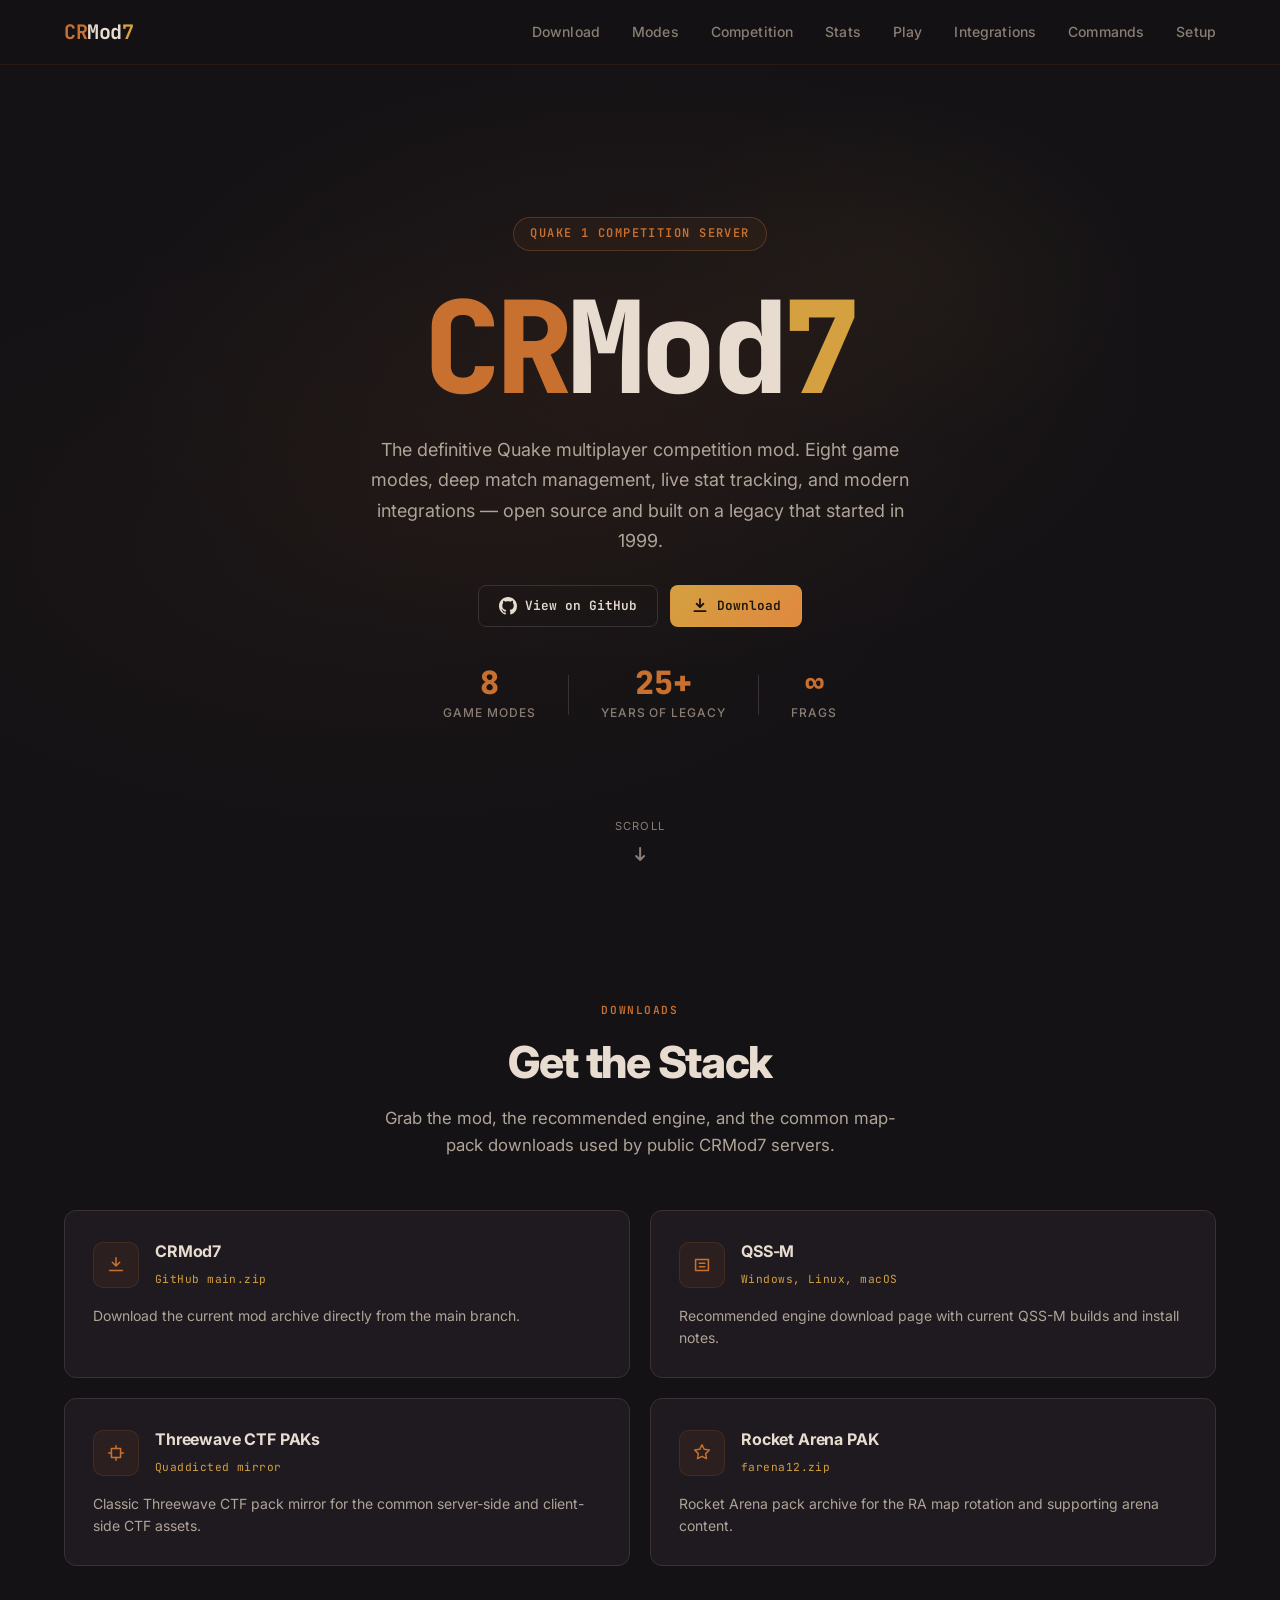
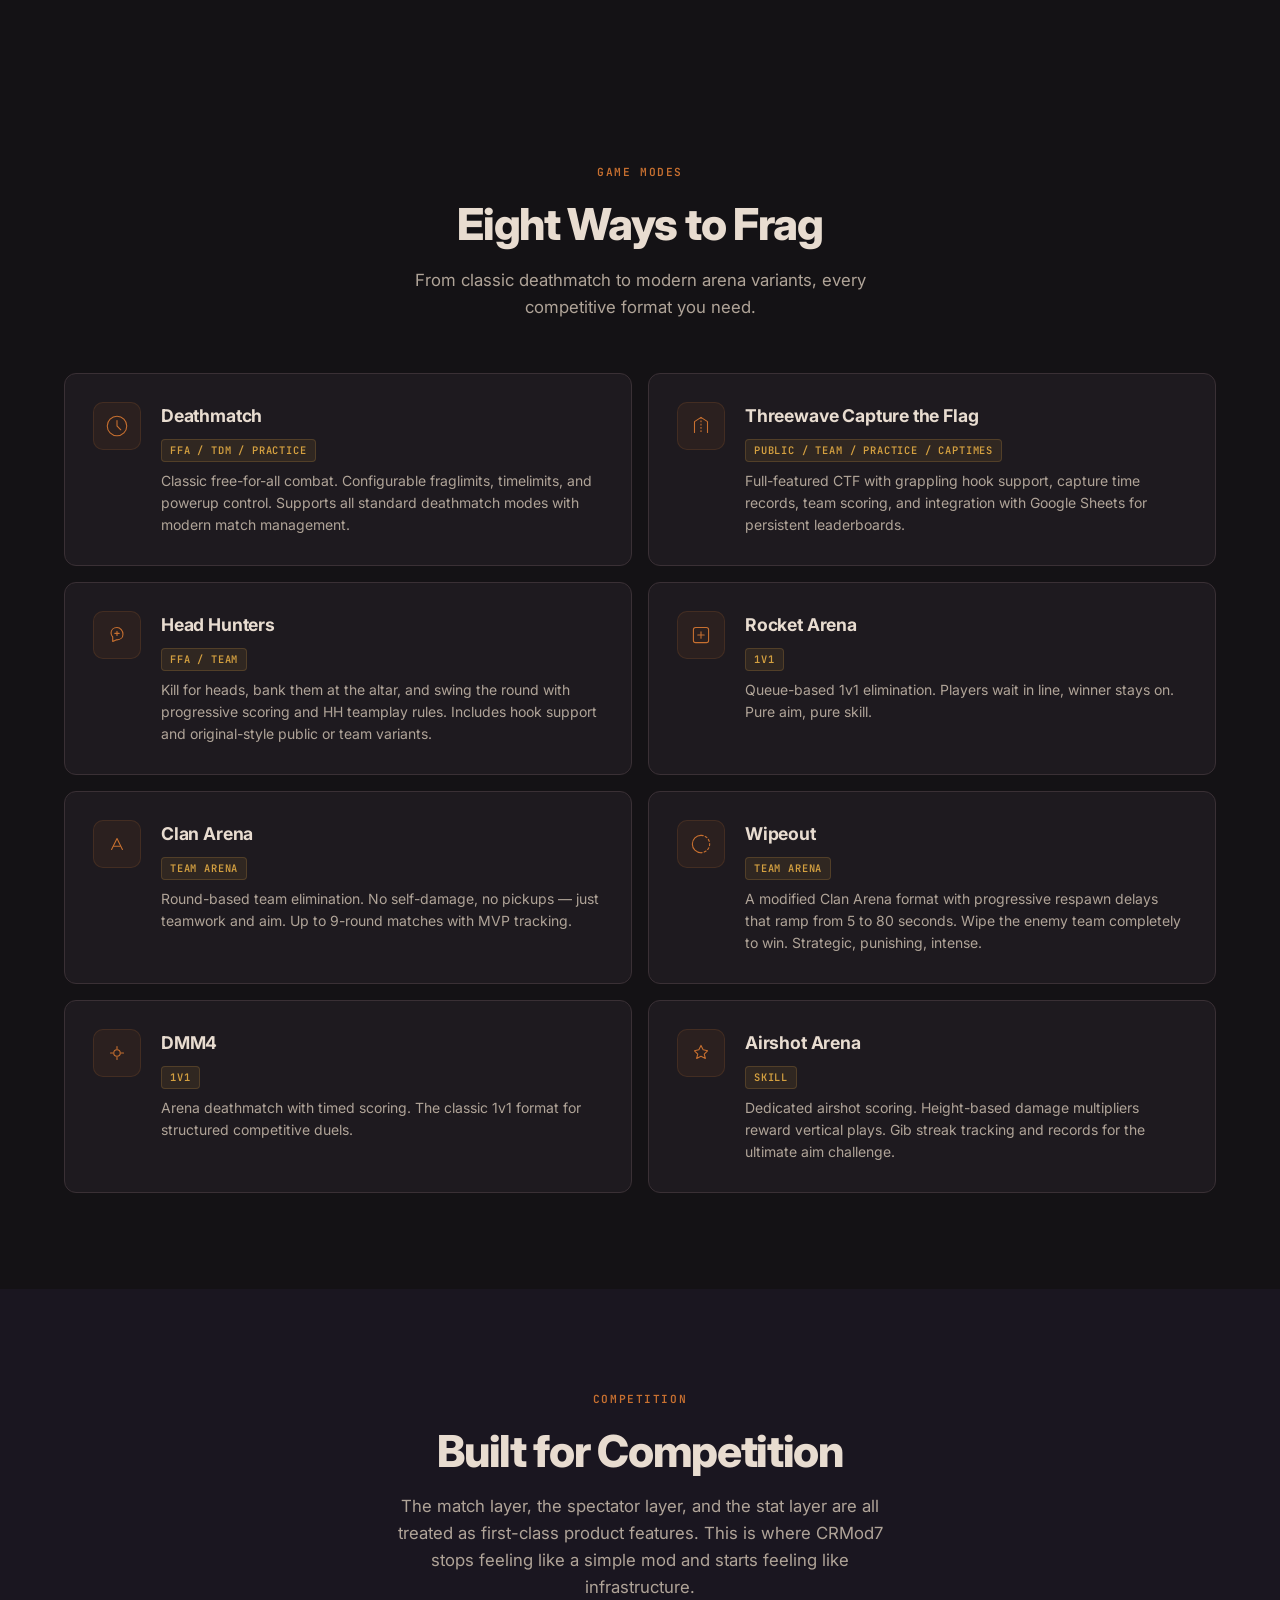
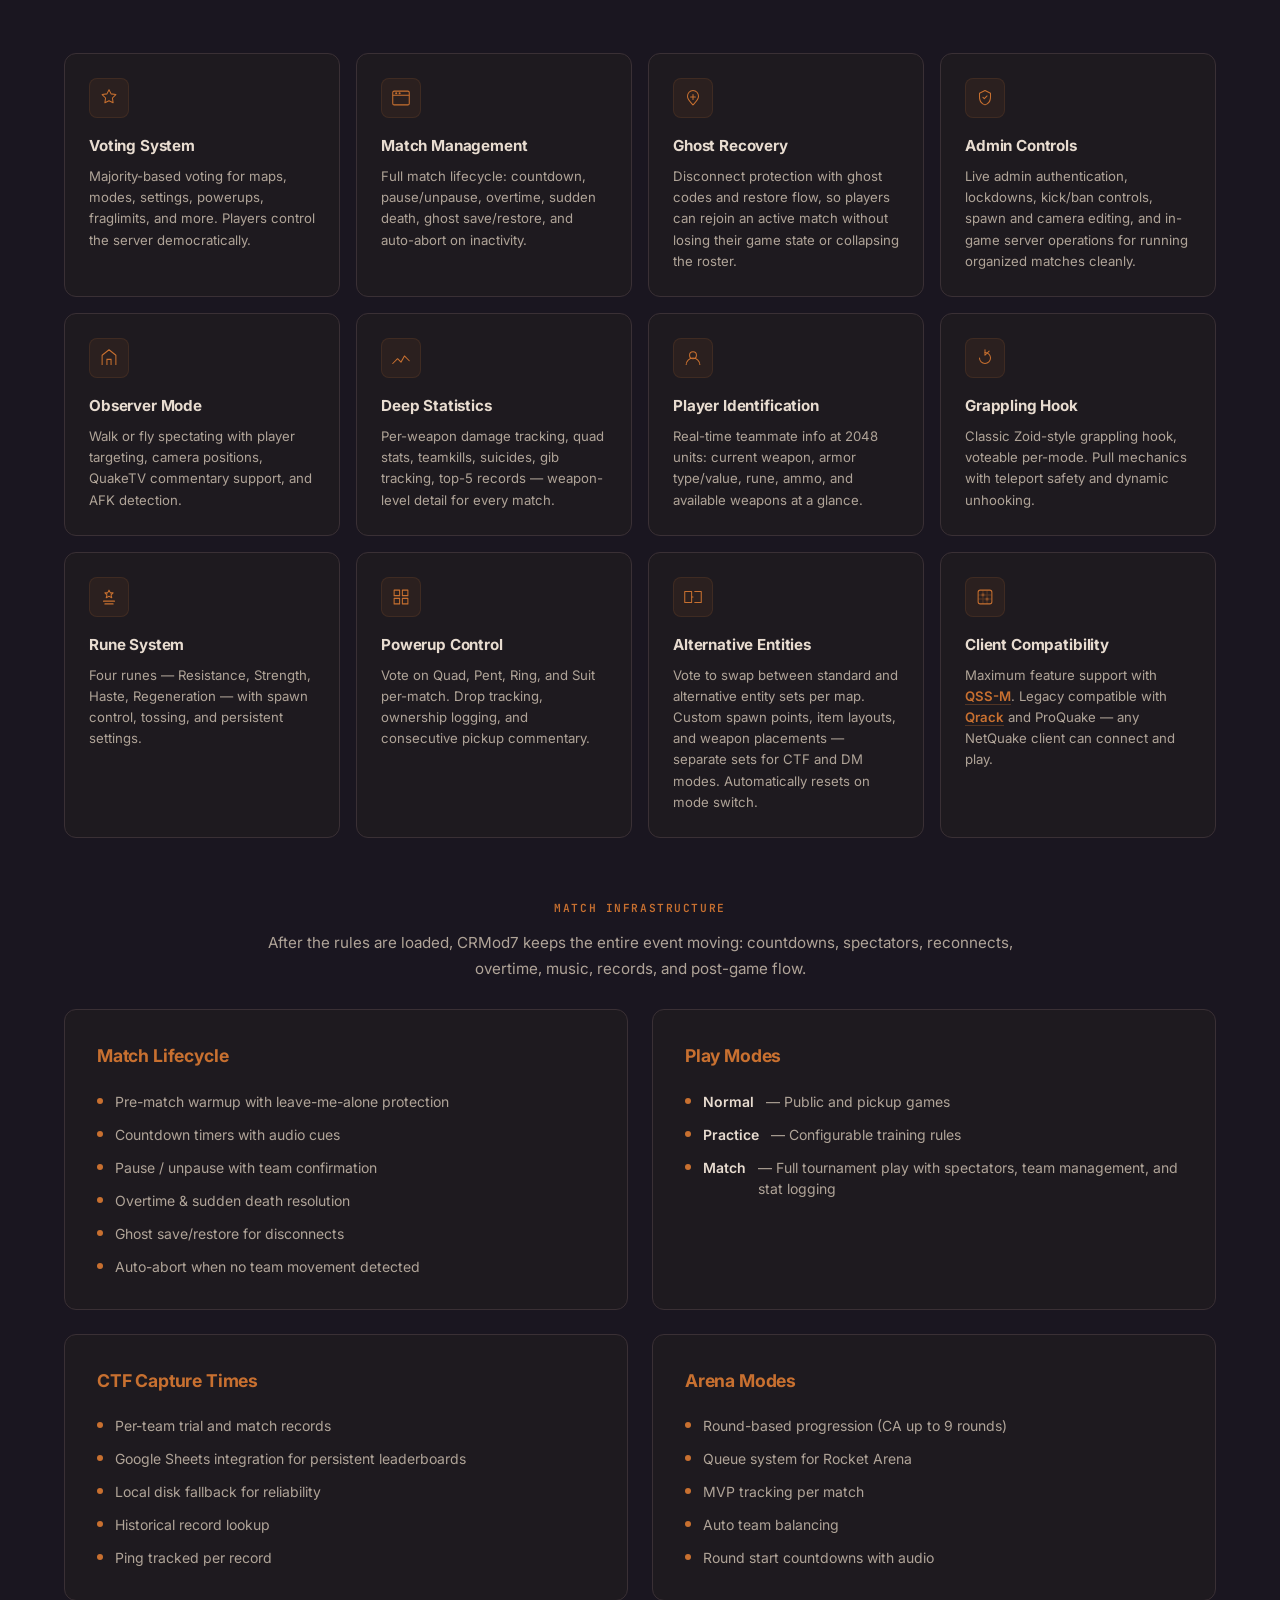
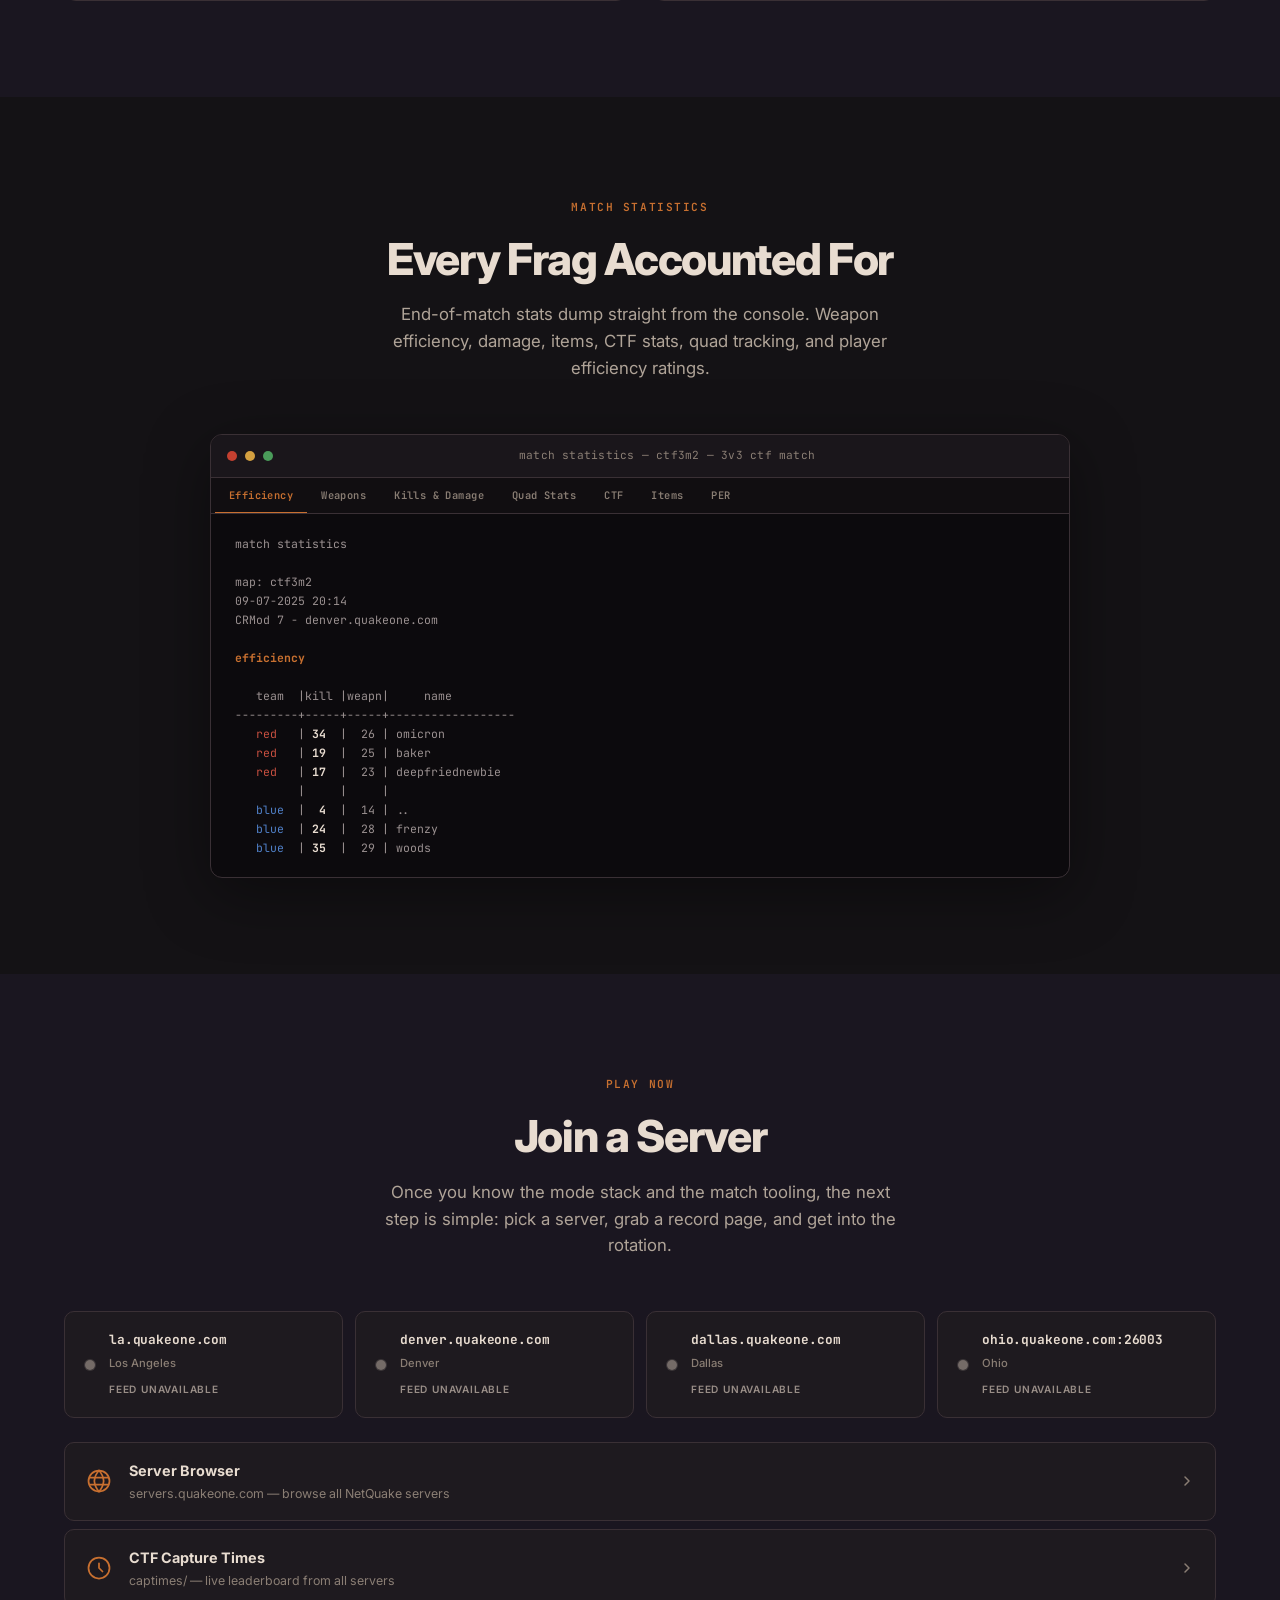
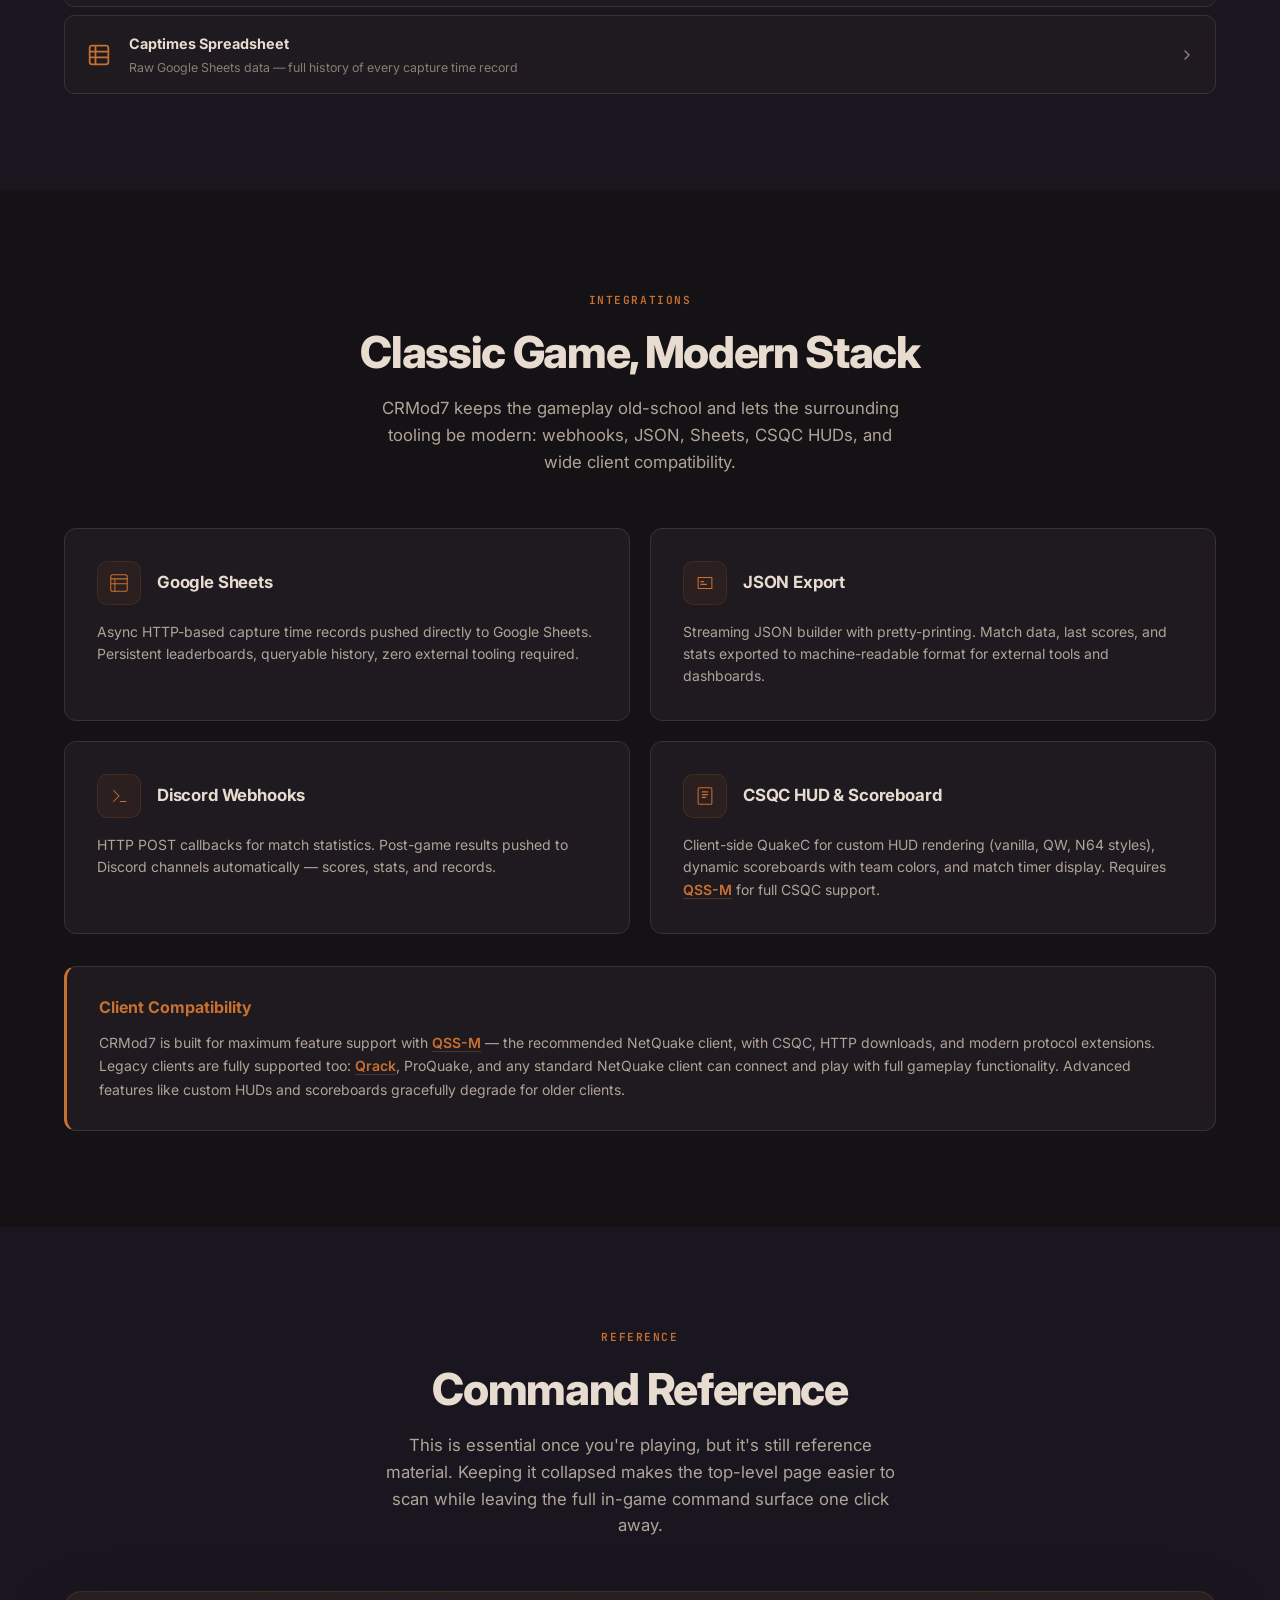
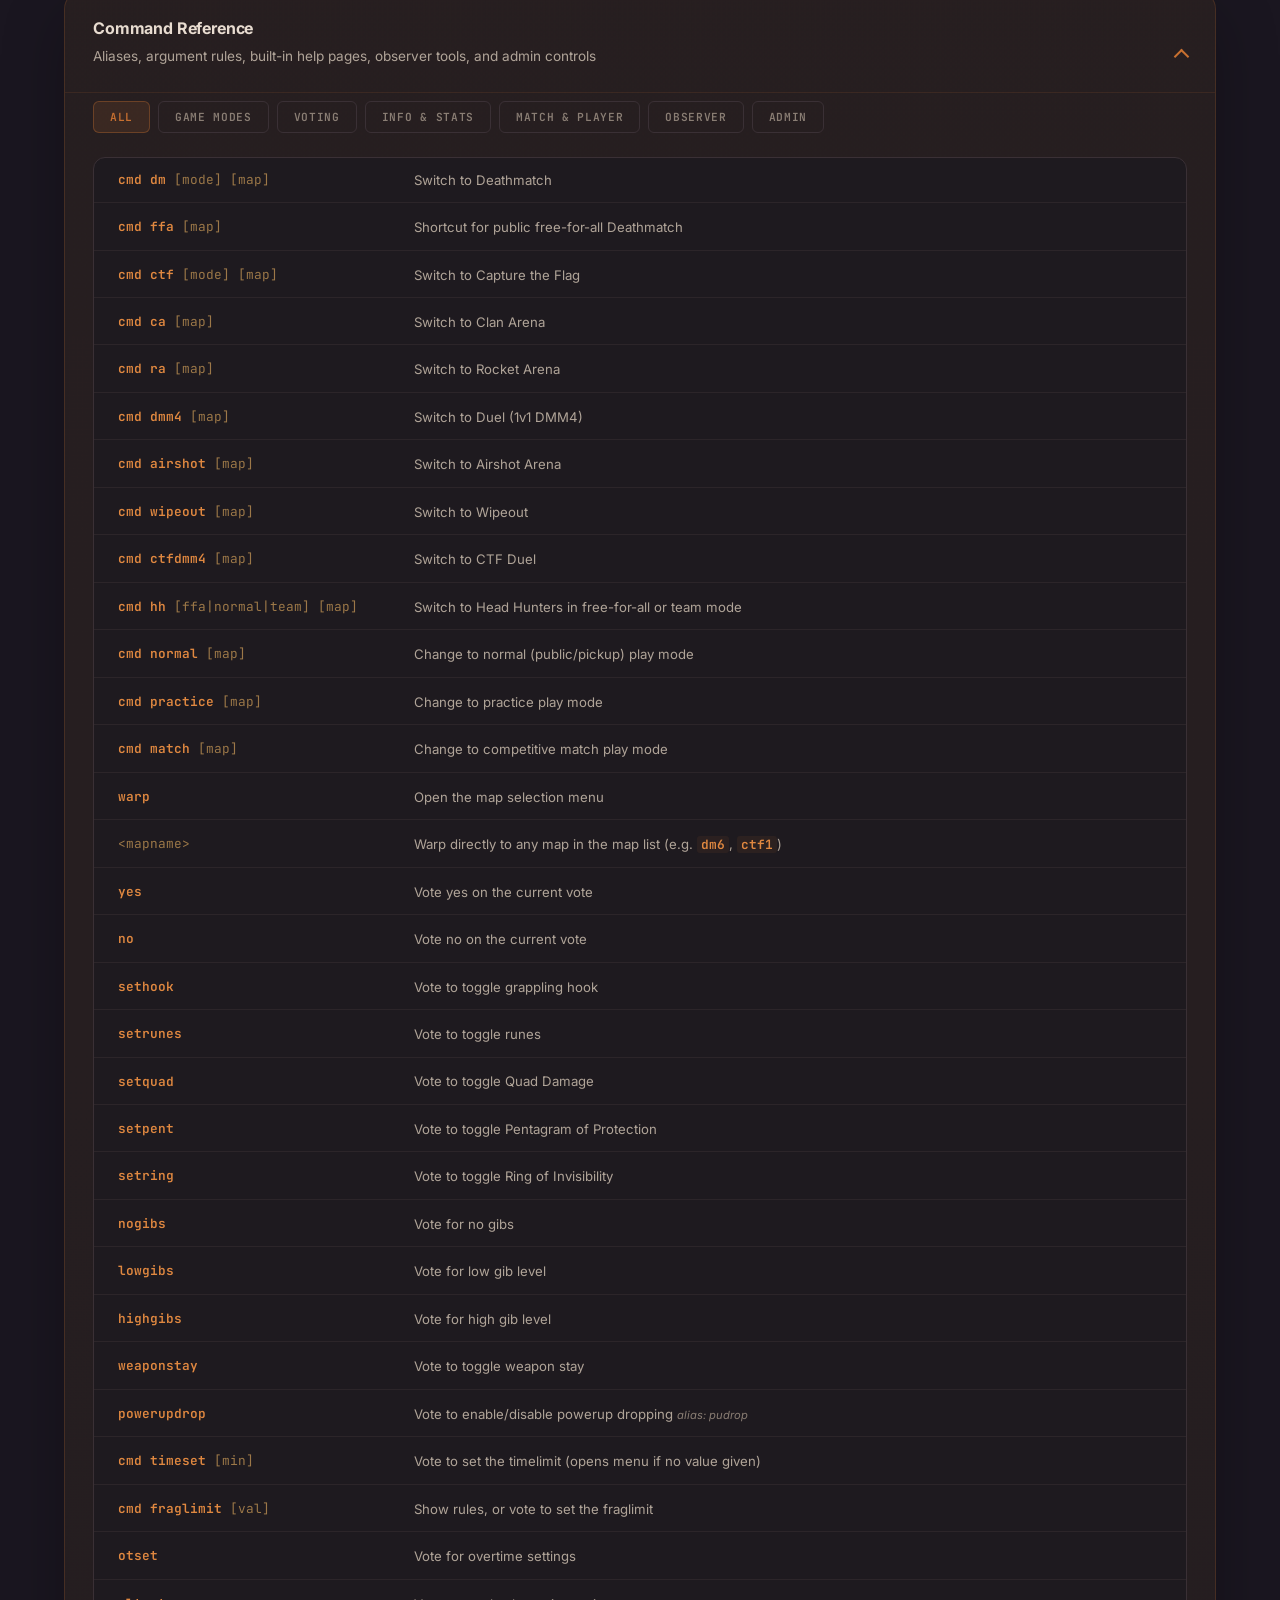
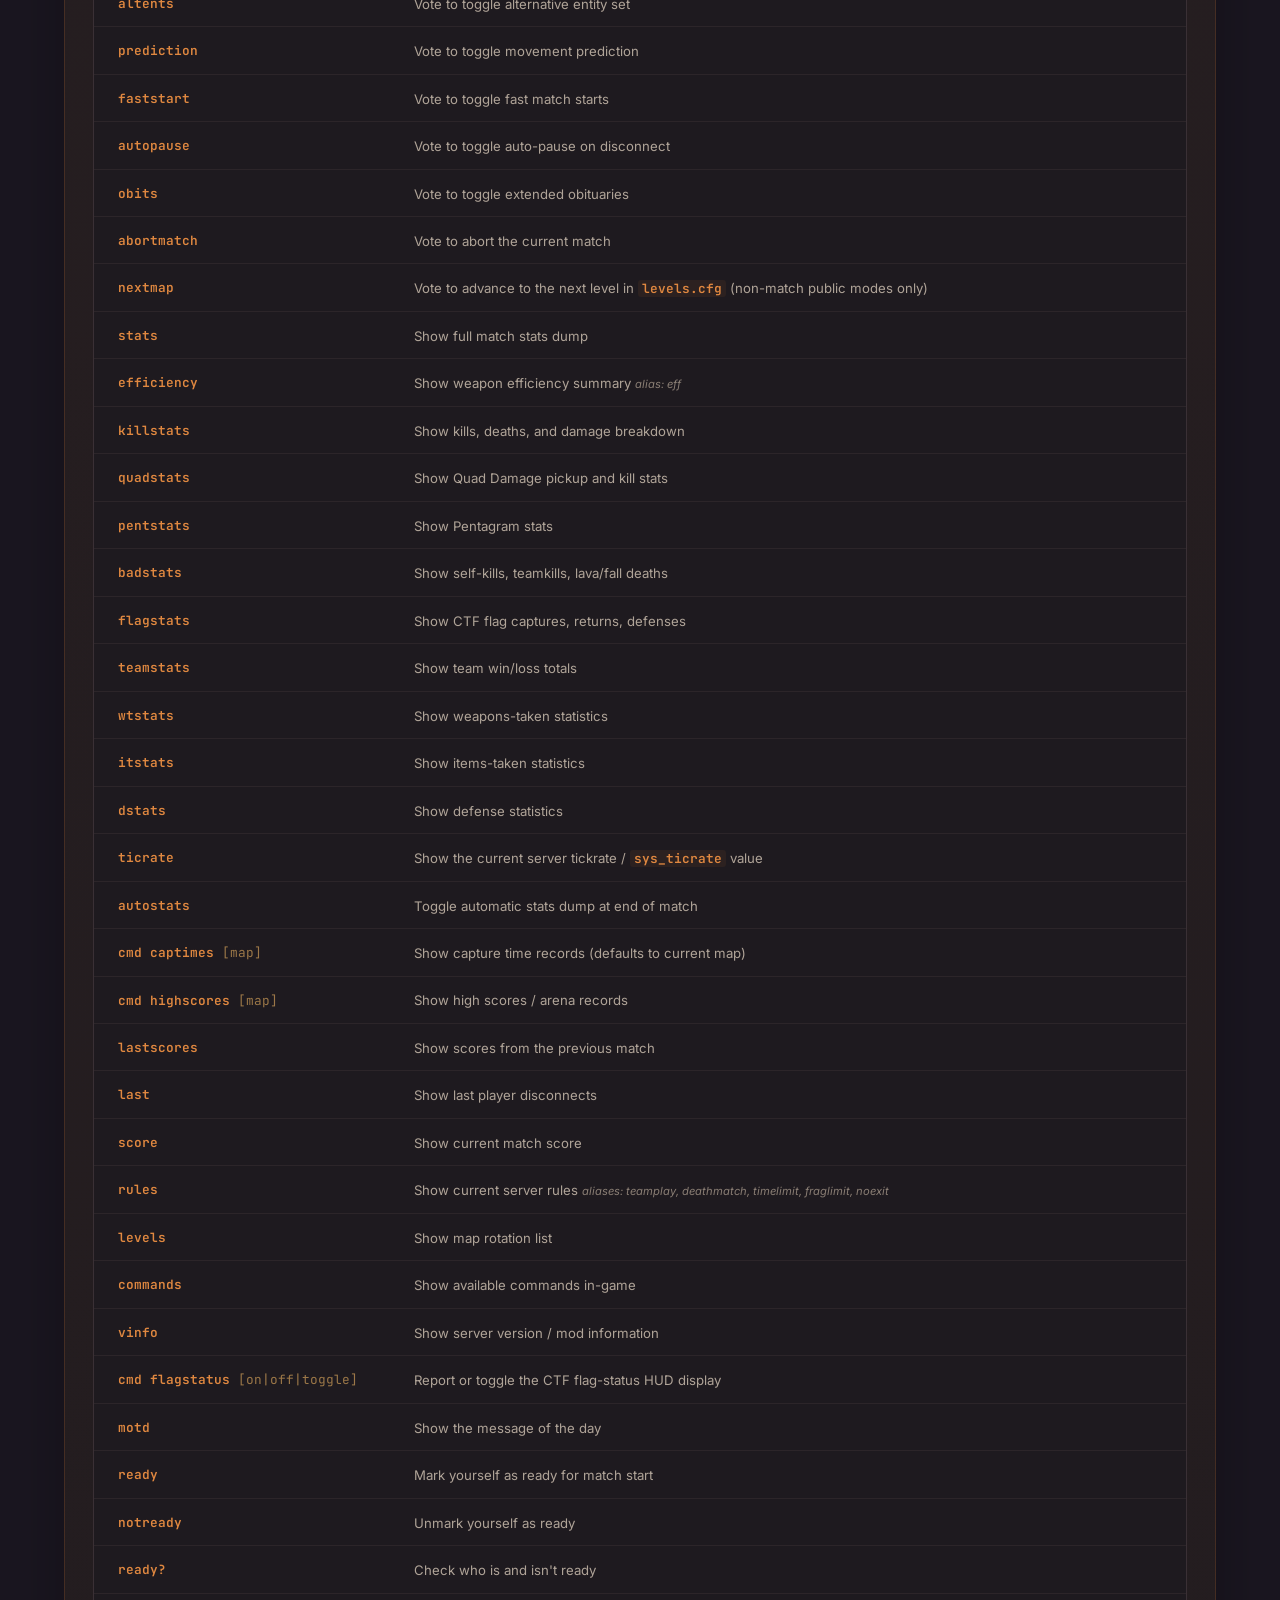
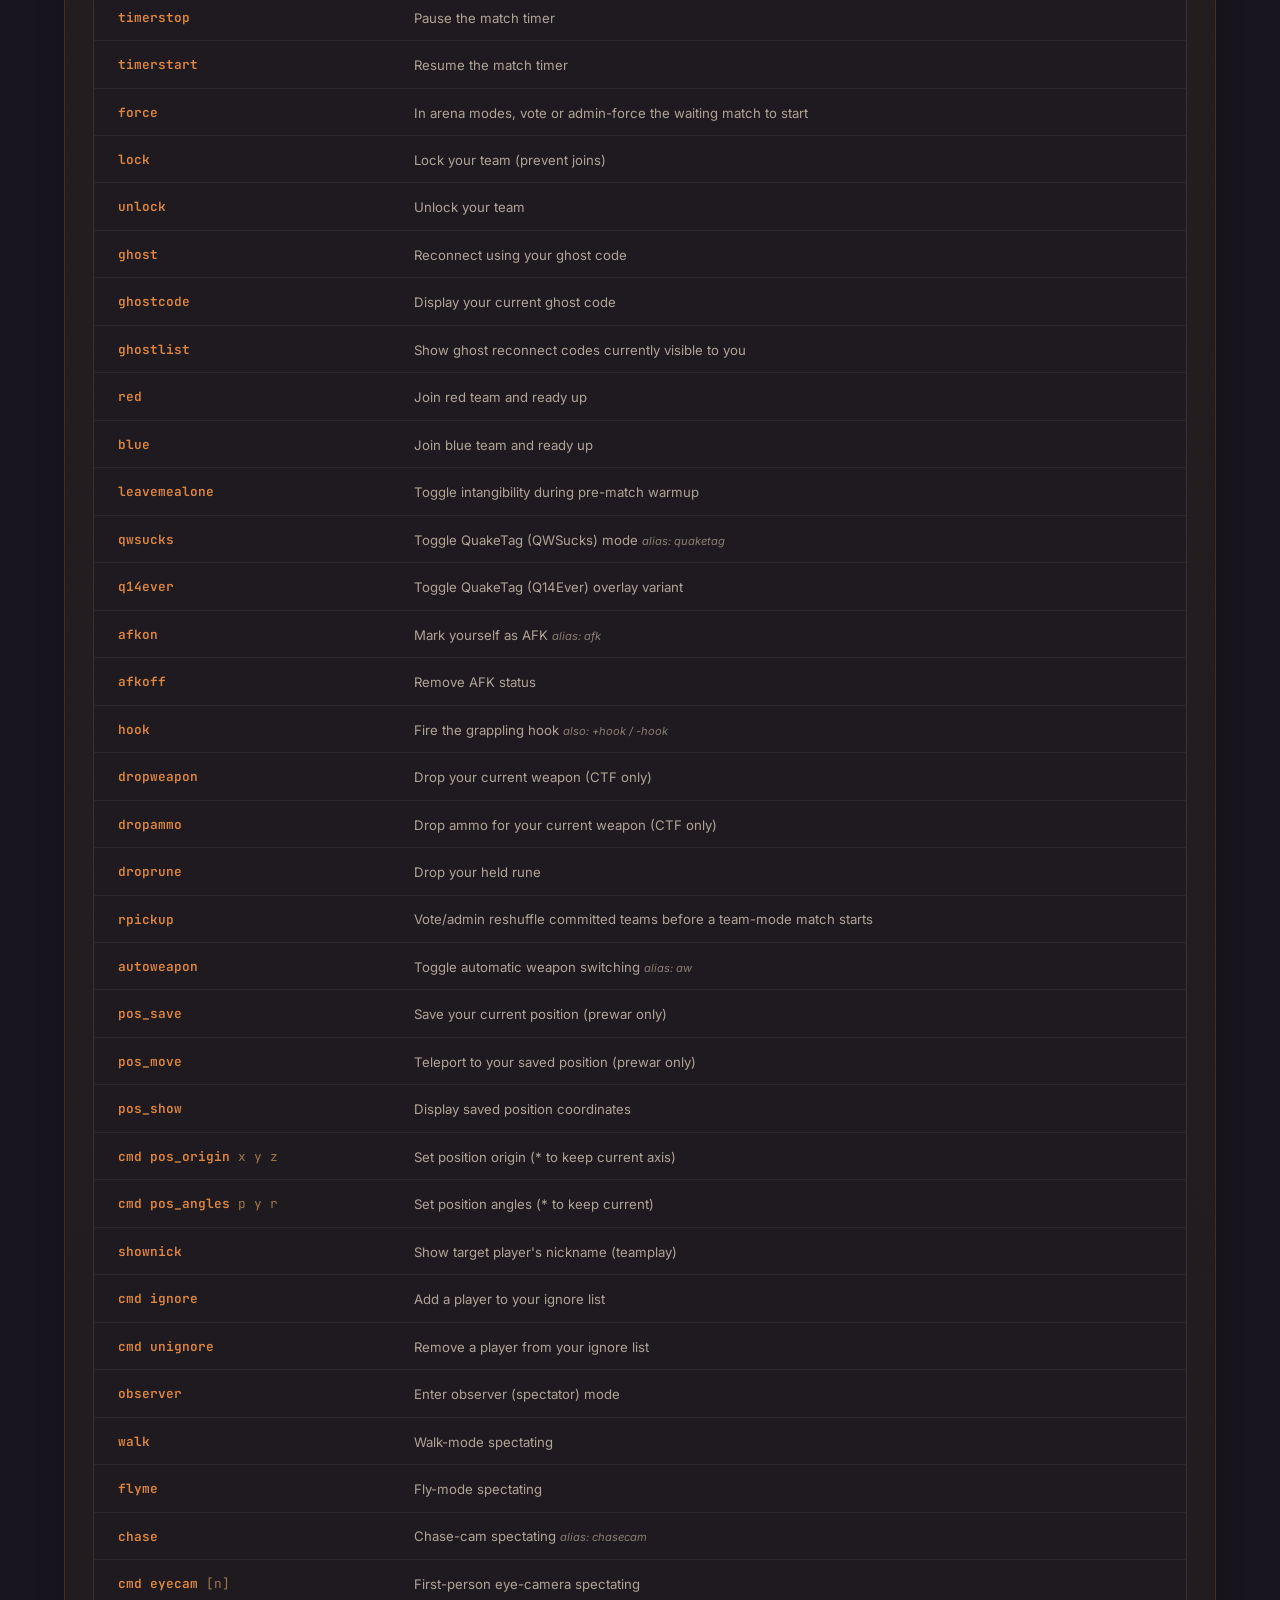
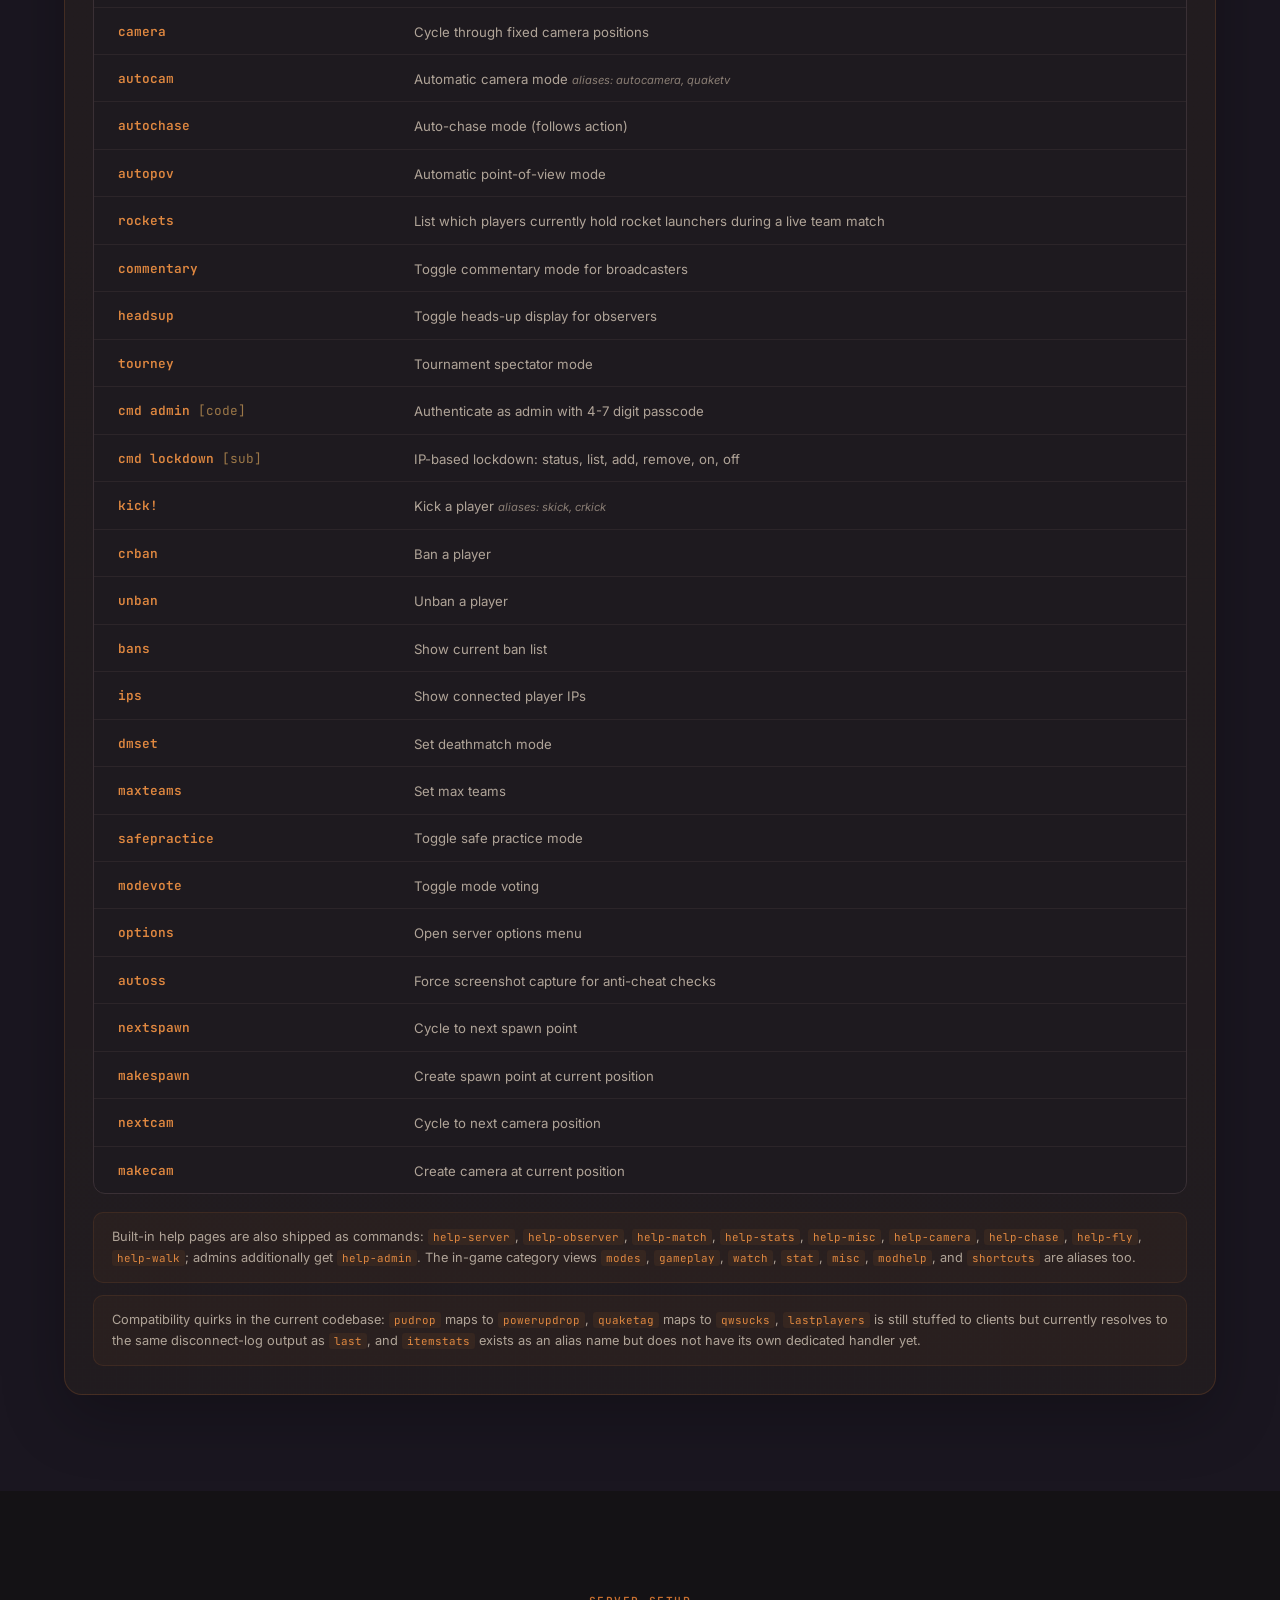
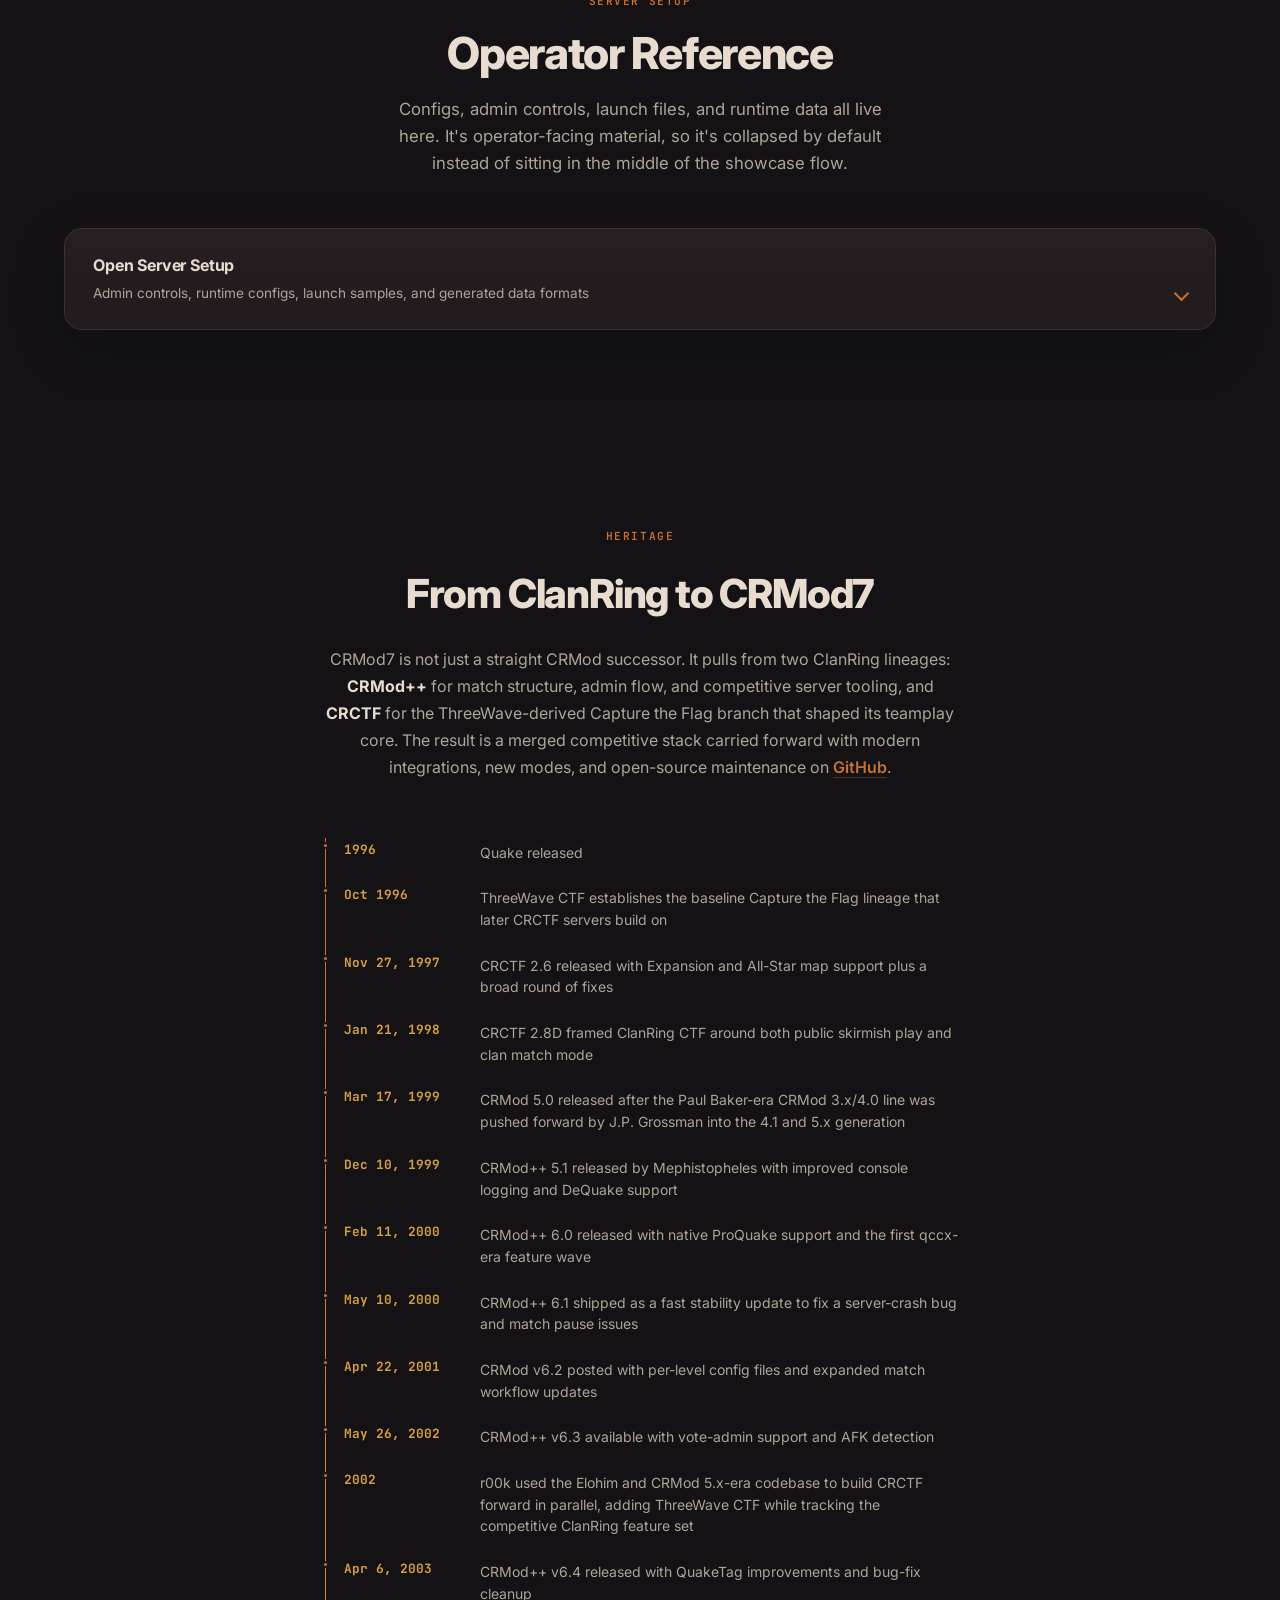
==== commit 0fc72415: "website, hh updates" ====
--- a/website/index.html
+++ b/website/index.html
@@ -52,7 +52,7 @@
       <h1 class="hero-title">
         <span class="hero-cr">CR</span><span class="hero-mod">Mod</span><span class="hero-7">7</span>
       </h1>
-      <p class="hero-sub">The definitive Quake multiplayer competition mod. Seven game modes, deep match management, live stat tracking, and modern integrations &mdash; open source and built on a legacy that started in 1999.</p>
+      <p class="hero-sub">The definitive Quake multiplayer competition mod. Eight game modes, deep match management, live stat tracking, and modern integrations &mdash; open source and built on a legacy that started in 1999.</p>
       <div class="hero-actions">
         <a href="https://github.com/quakeone/CRMod7" class="hero-gh" target="_blank" rel="noopener">
           <svg viewBox="0 0 16 16" fill="currentColor"><path d="M8 0C3.58 0 0 3.58 0 8c0 3.54 2.29 6.53 5.47 7.59.4.07.55-.17.55-.38 0-.19-.01-.82-.01-1.49-2.01.37-2.53-.49-2.69-.94-.09-.23-.48-.94-.82-1.13-.28-.15-.68-.52-.01-.53.63-.01 1.08.58 1.23.82.72 1.21 1.87.87 2.33.66.07-.52.28-.87.51-1.07-1.78-.2-3.64-.89-3.64-3.95 0-.87.31-1.59.82-2.15-.08-.2-.36-1.02.08-2.12 0 0 .67-.21 2.2.82.64-.18 1.32-.27 2-.27.68 0 1.36.09 2 .27 1.53-1.04 2.2-.82 2.2-.82.44 1.1.16 1.92.08 2.12.51.56.82 1.27.82 2.15 0 3.07-1.87 3.75-3.65 3.95.29.25.54.73.54 1.48 0 1.07-.01 1.93-.01 2.2 0 .21.15.46.55.38A8.013 8.013 0 0016 8c0-4.42-3.58-8-8-8z"/></svg>
@@ -65,8 +65,8 @@
       </div>
       <div class="hero-stats">
         <div class="stat">
-          <span class="stat-num">7</span>
-          <span class="stat-label">Game Modes</span>
+          <span class="stat-num">8</span>
+          <span class="stat-label">Game Modes</span>
         </div>
         <div class="stat-sep"></div>
         <div class="stat">
@@ -156,7 +156,7 @@
     <div class="container">
       <div class="section-header">
         <span class="section-tag">Game Modes</span>
-        <h2>Seven Ways to Frag</h2>
+        <h2>Eight Ways to Frag</h2>
         <p>From classic deathmatch to modern arena variants, every competitive format you need.</p>
       </div>
 
@@ -172,16 +172,27 @@
           </div>
         </div>
 
-        <div class="mode-card mode-featured">
-          <div class="mode-icon">
-            <svg viewBox="0 0 48 48" fill="none"><path d="M12 36V16l12-8 12 8v20" stroke="currentColor" stroke-width="2" stroke-linecap="round" stroke-linejoin="round"/><path d="M24 8v28" stroke="currentColor" stroke-width="2" stroke-dasharray="3 3"/></svg>
-          </div>
-          <div class="mode-content">
+        <div class="mode-card mode-featured">
+          <div class="mode-icon">
+            <svg viewBox="0 0 48 48" fill="none"><path d="M12 36V16l12-8 12 8v20" stroke="currentColor" stroke-width="2" stroke-linecap="round" stroke-linejoin="round"/><path d="M24 8v28" stroke="currentColor" stroke-width="2" stroke-dasharray="3 3"/></svg>
+          </div>
+          <div class="mode-content">
             <h3>Threewave Capture the Flag</h3>
             <span class="mode-tag">Public / Team / Practice / Captimes</span>
-            <p>Full-featured CTF with grappling hook support, capture time records, team scoring, and integration with Google Sheets for persistent leaderboards.</p>
-          </div>
-        </div>
+            <p>Full-featured CTF with grappling hook support, capture time records, team scoring, and integration with Google Sheets for persistent leaderboards.</p>
+          </div>
+        </div>
+
+        <div class="mode-card mode-featured">
+          <div class="mode-icon">
+            <svg viewBox="0 0 48 48" fill="none"><path d="M24 10c-6.5 0-11 4.6-11 10.5 0 2.8 1.2 5.3 3.1 7.2V36l7.1-3.1c.3 0 .5.1.8.1 6.5 0 11-4.6 11-10.5S30.5 10 24 10Z" stroke="currentColor" stroke-width="2" stroke-linejoin="round"/><path d="M20 21h8M24 17v8" stroke="currentColor" stroke-width="2" stroke-linecap="round"/></svg>
+          </div>
+          <div class="mode-content">
+            <h3>Head Hunters</h3>
+            <span class="mode-tag">FFA / Team</span>
+            <p>Kill for heads, bank them at the altar, and swing the round with progressive scoring and HH teamplay rules. Includes hook support and original-style public or team variants.</p>
+          </div>
+        </div>
 
         <div class="mode-card">
           <div class="mode-icon">
@@ -753,14 +764,18 @@
           <code>cmd wipeout <span class="cmd-arg">[map]</span></code>
           <span>Switch to Wipeout</span>
         </div>
-        <div class="cmd-row" data-cat="game">
-          <code>cmd ctfdmm4 <span class="cmd-arg">[map]</span></code>
-          <span>Switch to CTF Duel</span>
-        </div>
-        <div class="cmd-row" data-cat="game">
-          <code>cmd normal <span class="cmd-arg">[map]</span></code>
-          <span>Change to normal (public/pickup) play mode</span>
-        </div>
+        <div class="cmd-row" data-cat="game">
+          <code>cmd ctfdmm4 <span class="cmd-arg">[map]</span></code>
+          <span>Switch to CTF Duel</span>
+        </div>
+        <div class="cmd-row" data-cat="game">
+          <code>cmd hh <span class="cmd-arg">[ffa|normal|team] [map]</span></code>
+          <span>Switch to Head Hunters in free-for-all or team mode</span>
+        </div>
+        <div class="cmd-row" data-cat="game">
+          <code>cmd normal <span class="cmd-arg">[map]</span></code>
+          <span>Change to normal (public/pickup) play mode</span>
+        </div>
         <div class="cmd-row" data-cat="game">
           <code>cmd practice <span class="cmd-arg">[map]</span></code>
           <span>Change to practice play mode</span>
@@ -1786,7 +1801,7 @@
           </div>
           <div class="timeline-item">
             <span class="timeline-year">Now</span>
-            <span class="timeline-text">CRMod7 &mdash; open source, 7 modes, modern integrations, active development</span>
+            <span class="timeline-text">CRMod7 &mdash; open source, 8 modes, modern integrations, active development</span>
           </div>
         </div>
       </div>
--- a/website/style.css
+++ b/website/style.css
@@ -1589,10 +1589,10 @@
     display: flex;
   }
 
-  .hero {
-    padding: 100px 24px 60px;
-    min-height: 90vh;
-  }
+  .hero {
+    padding: 100px 24px 88px;
+    min-height: 90vh;
+  }
 
   .hero-title {
     font-size: clamp(3rem, 15vw, 5rem);
@@ -1617,6 +1617,10 @@
   .hero-actions {
     flex-direction: column;
     align-items: stretch;
+  }
+
+  .hero-scroll {
+    display: none;
   }
 
   .hero-gh {
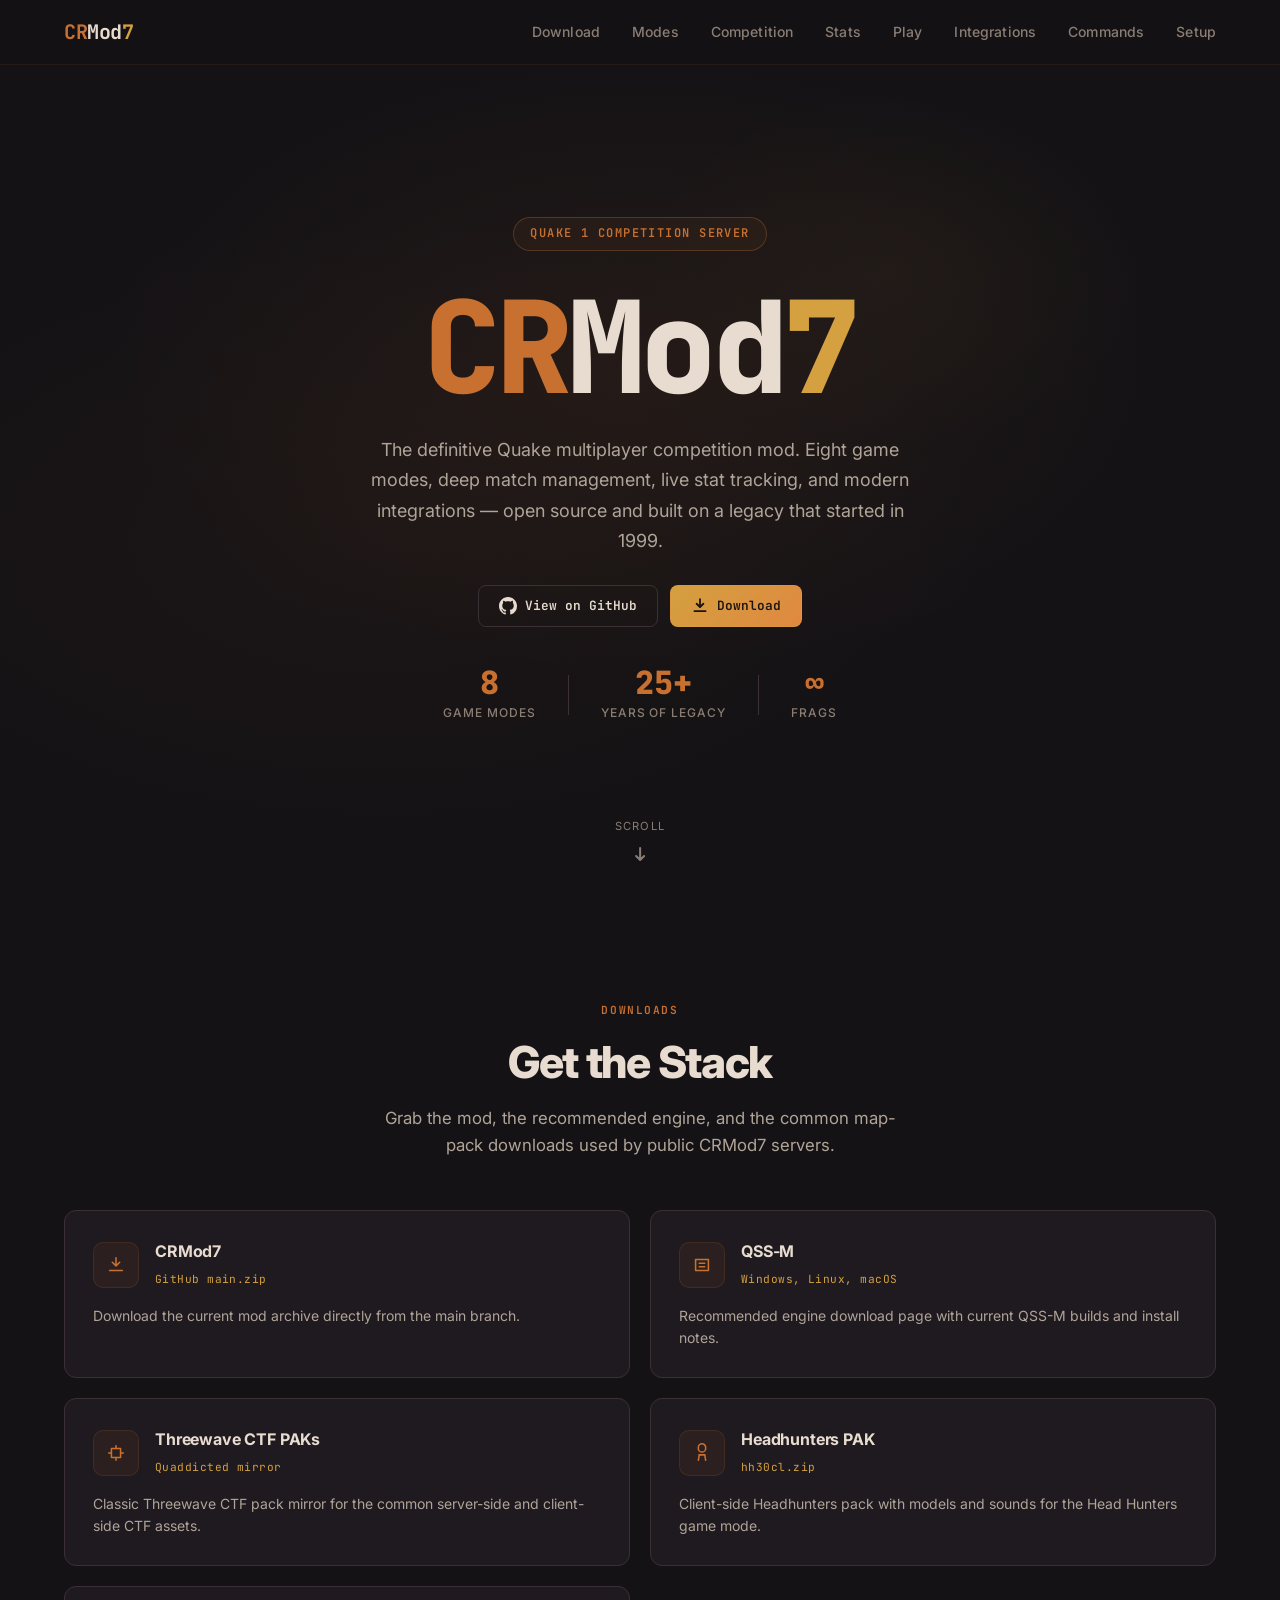
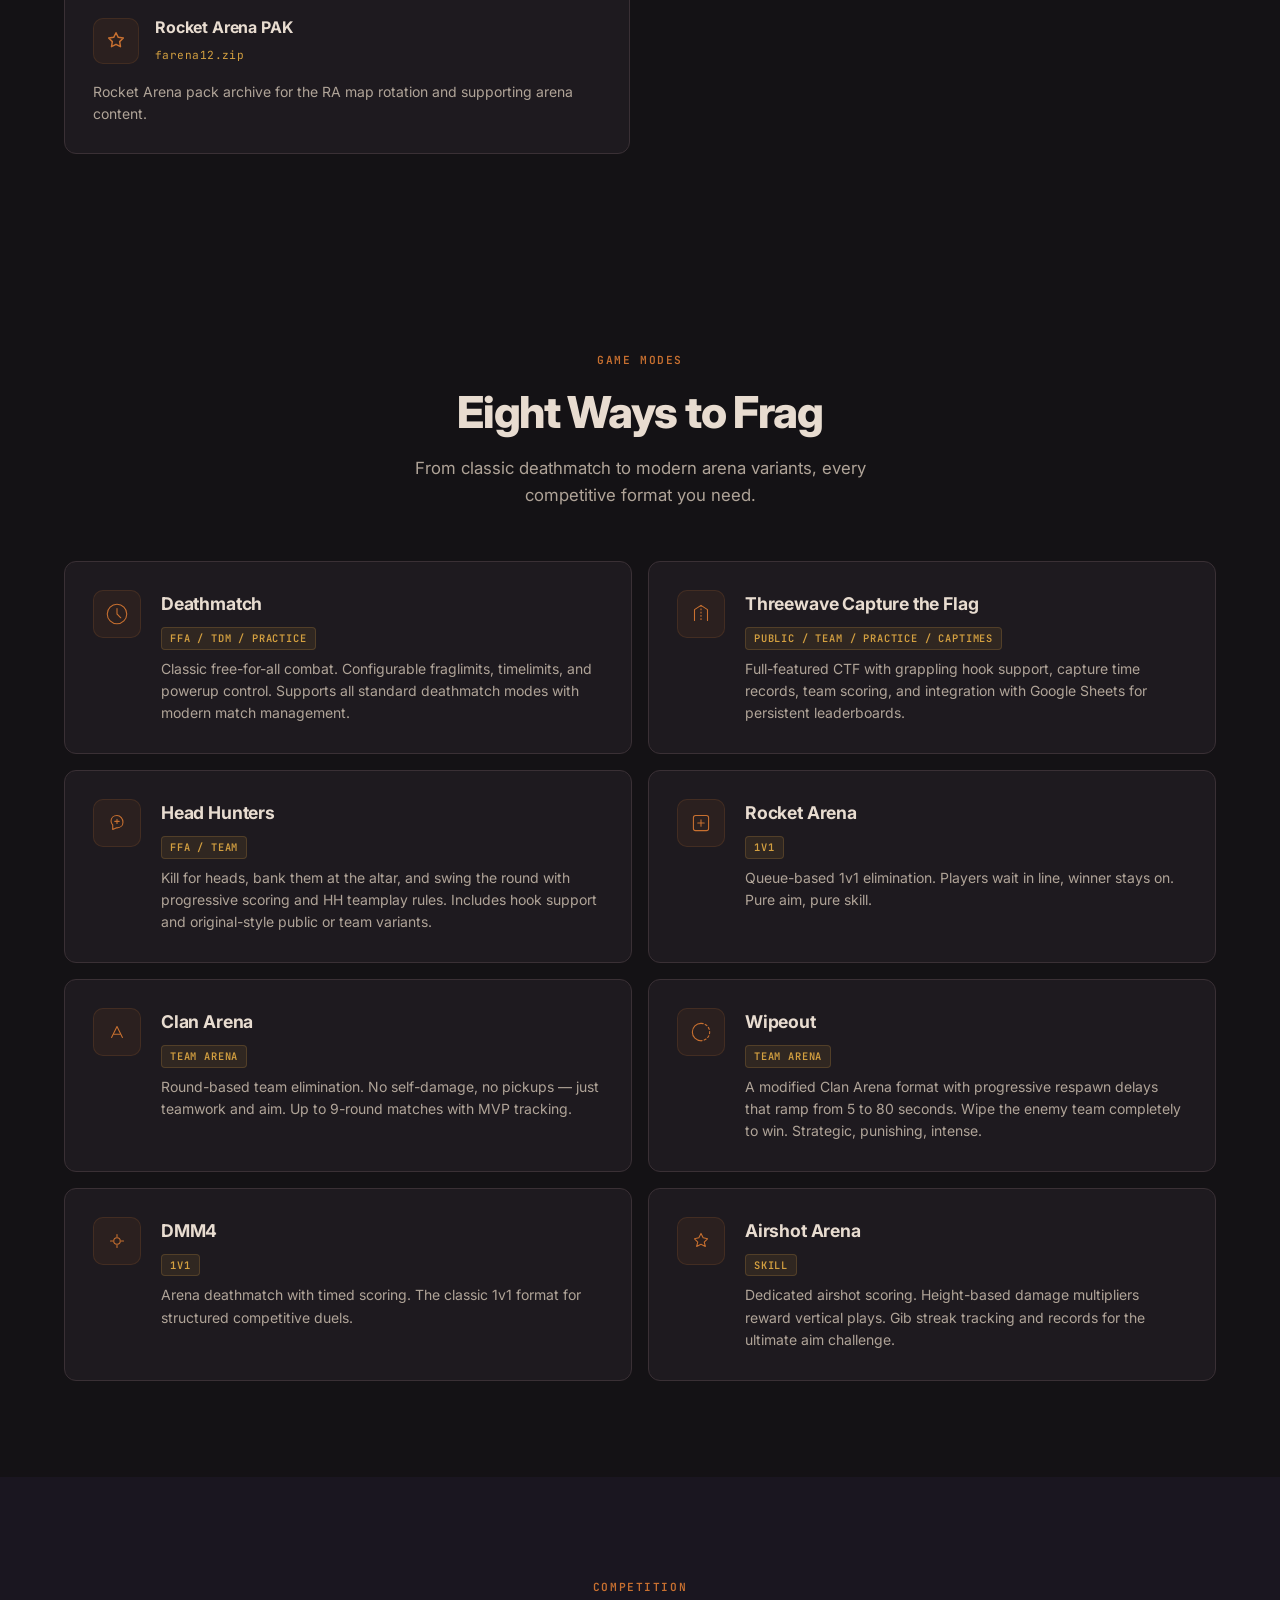
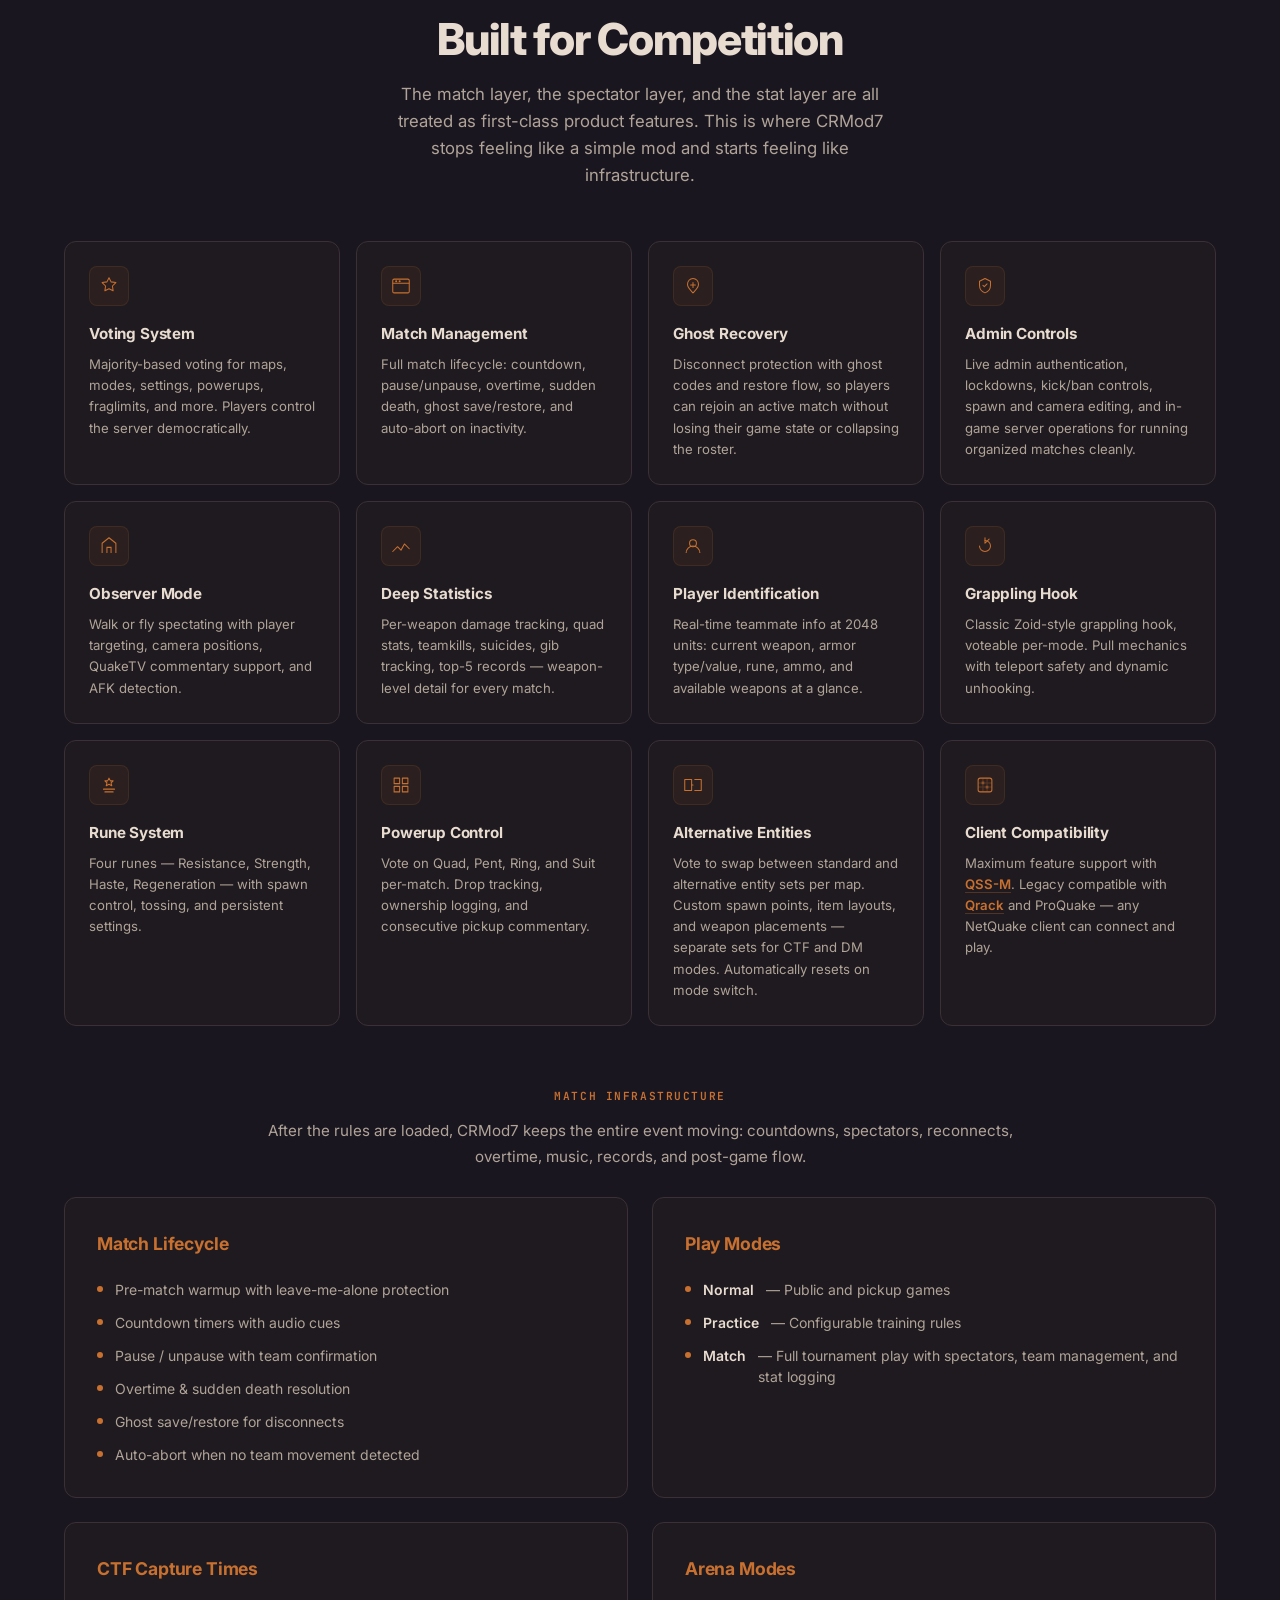
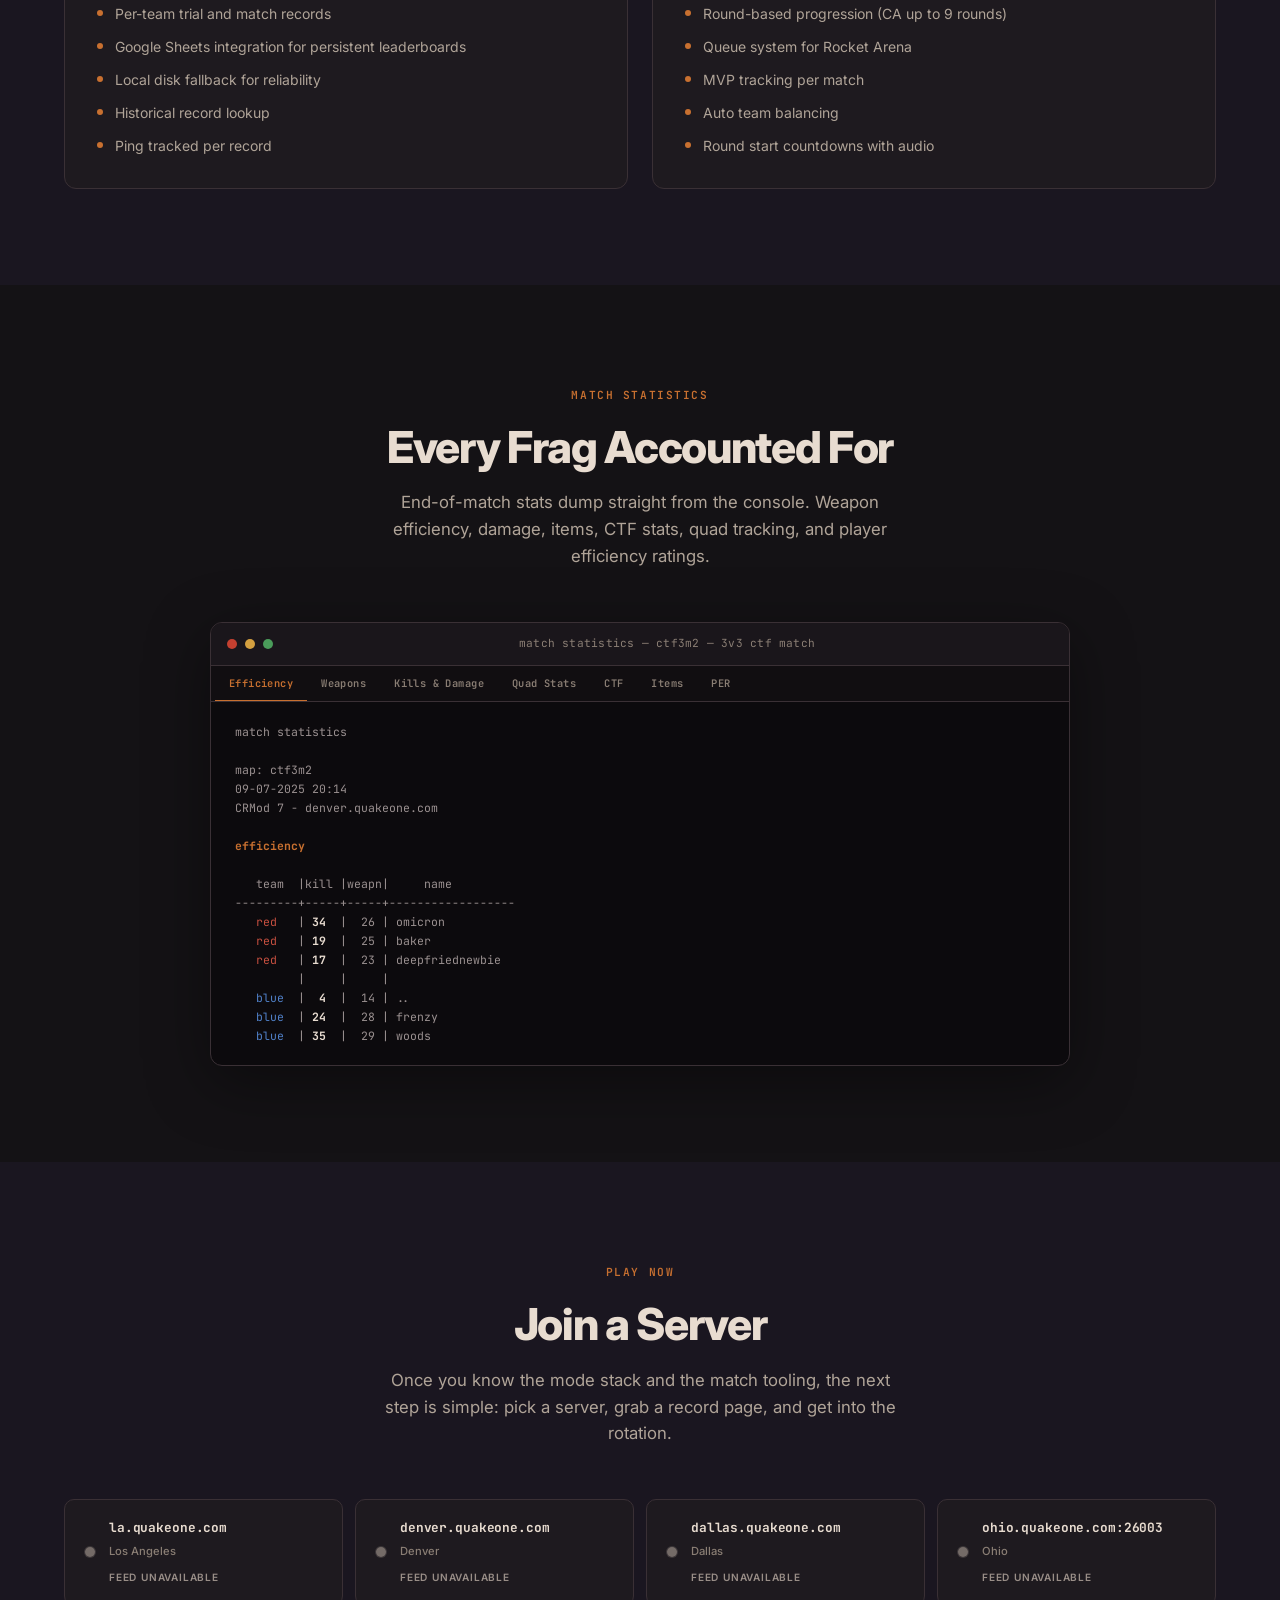
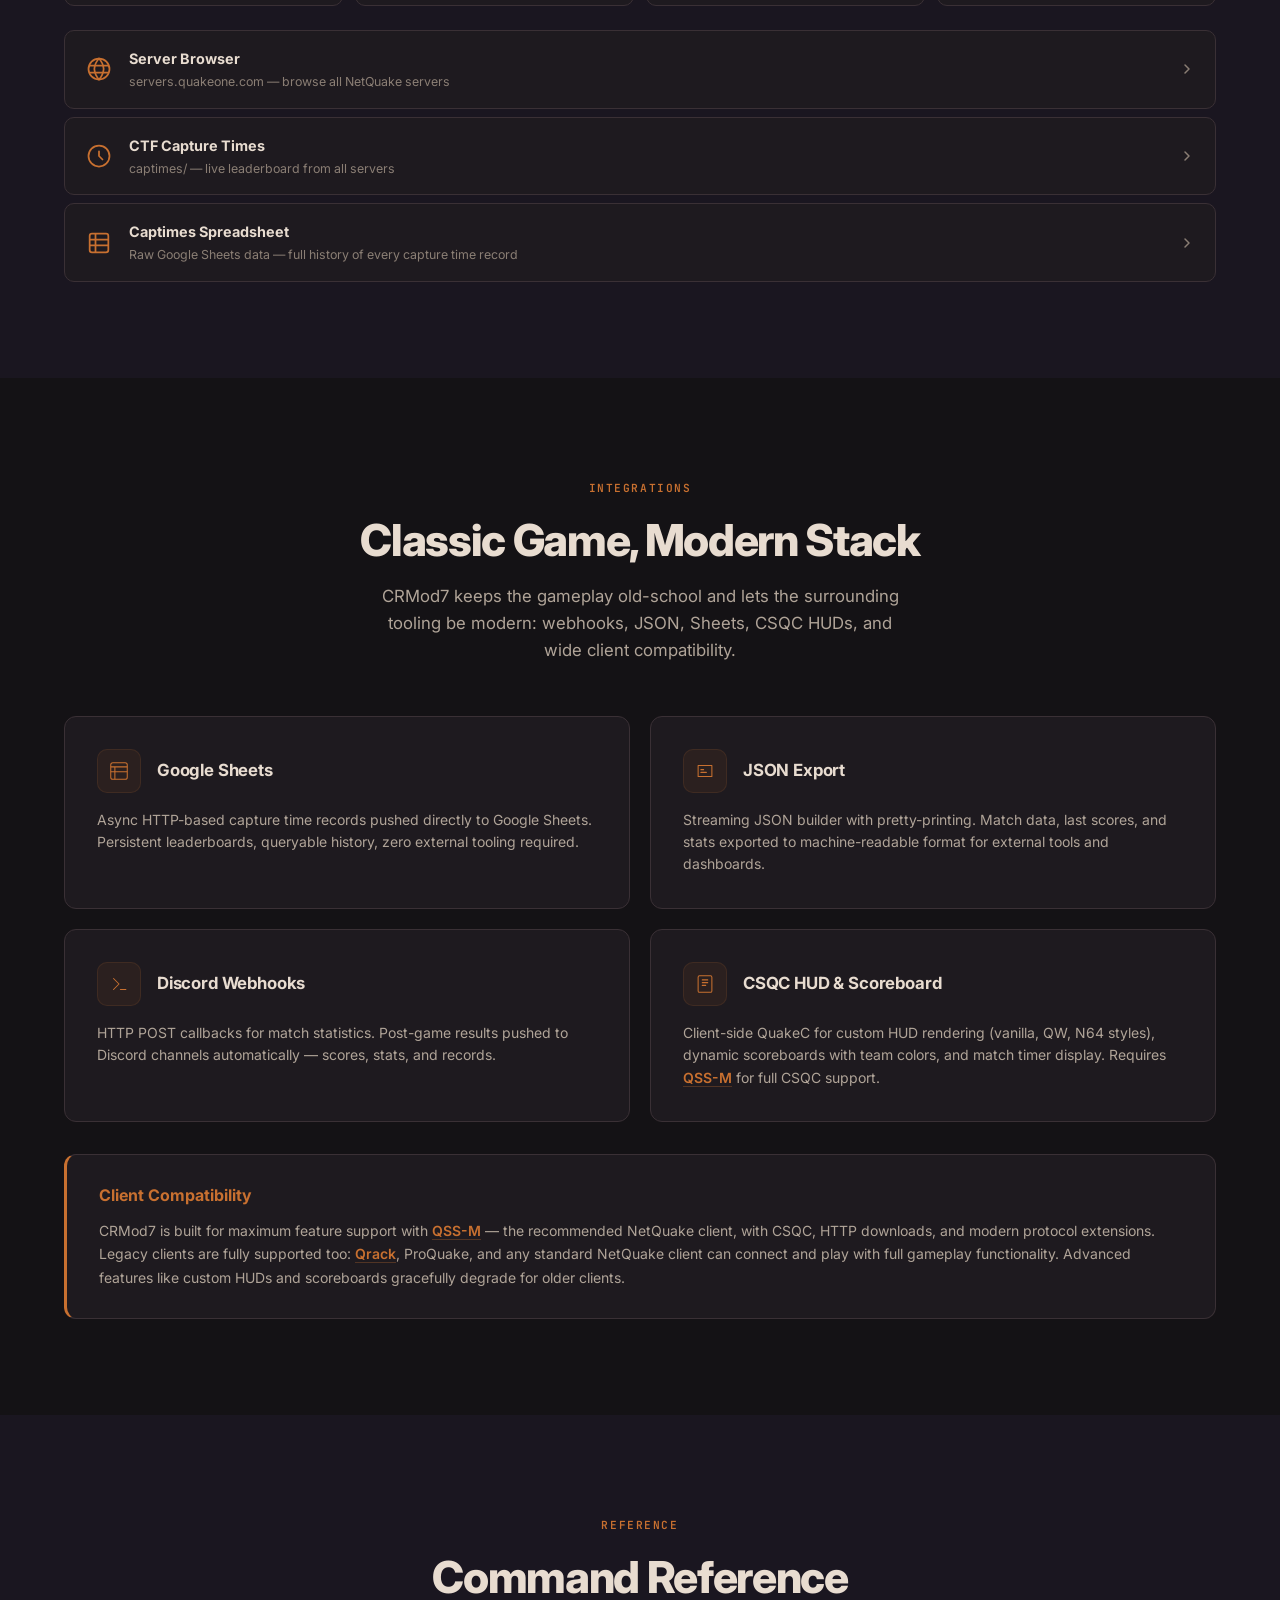
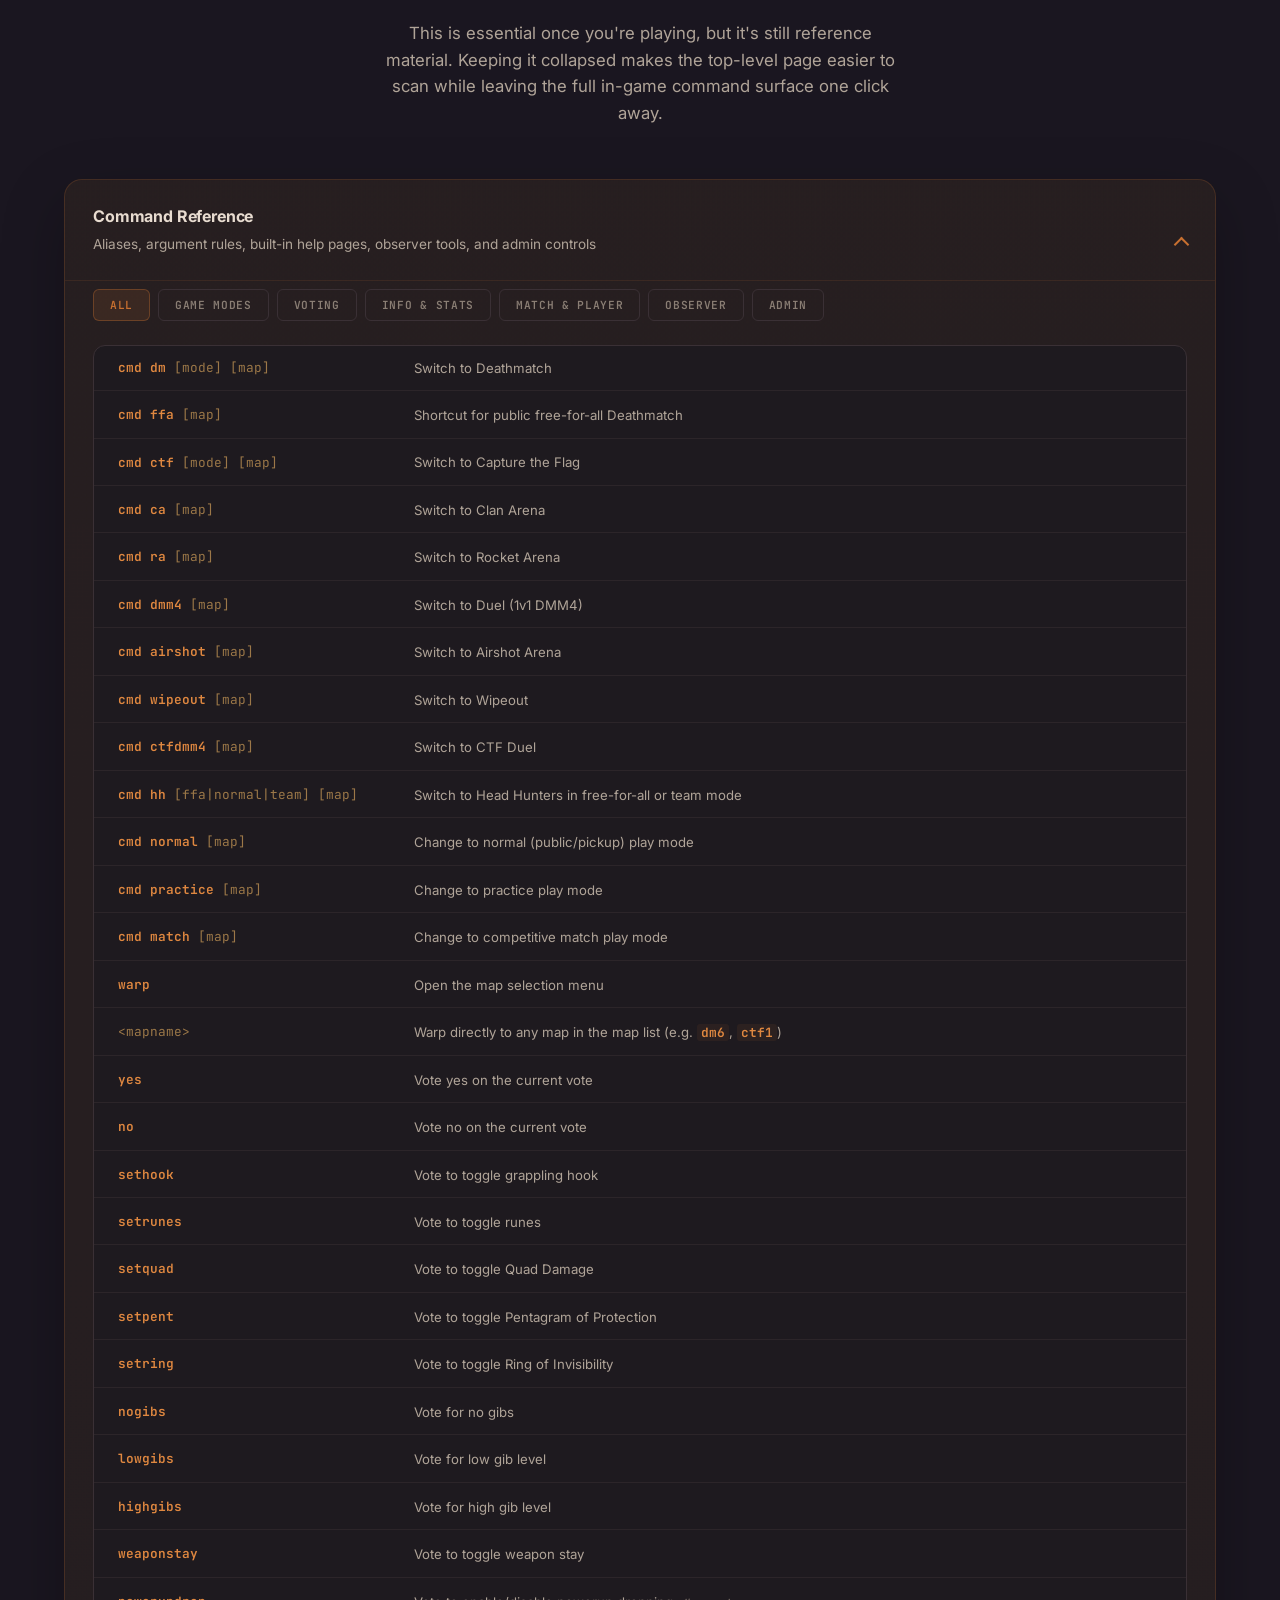
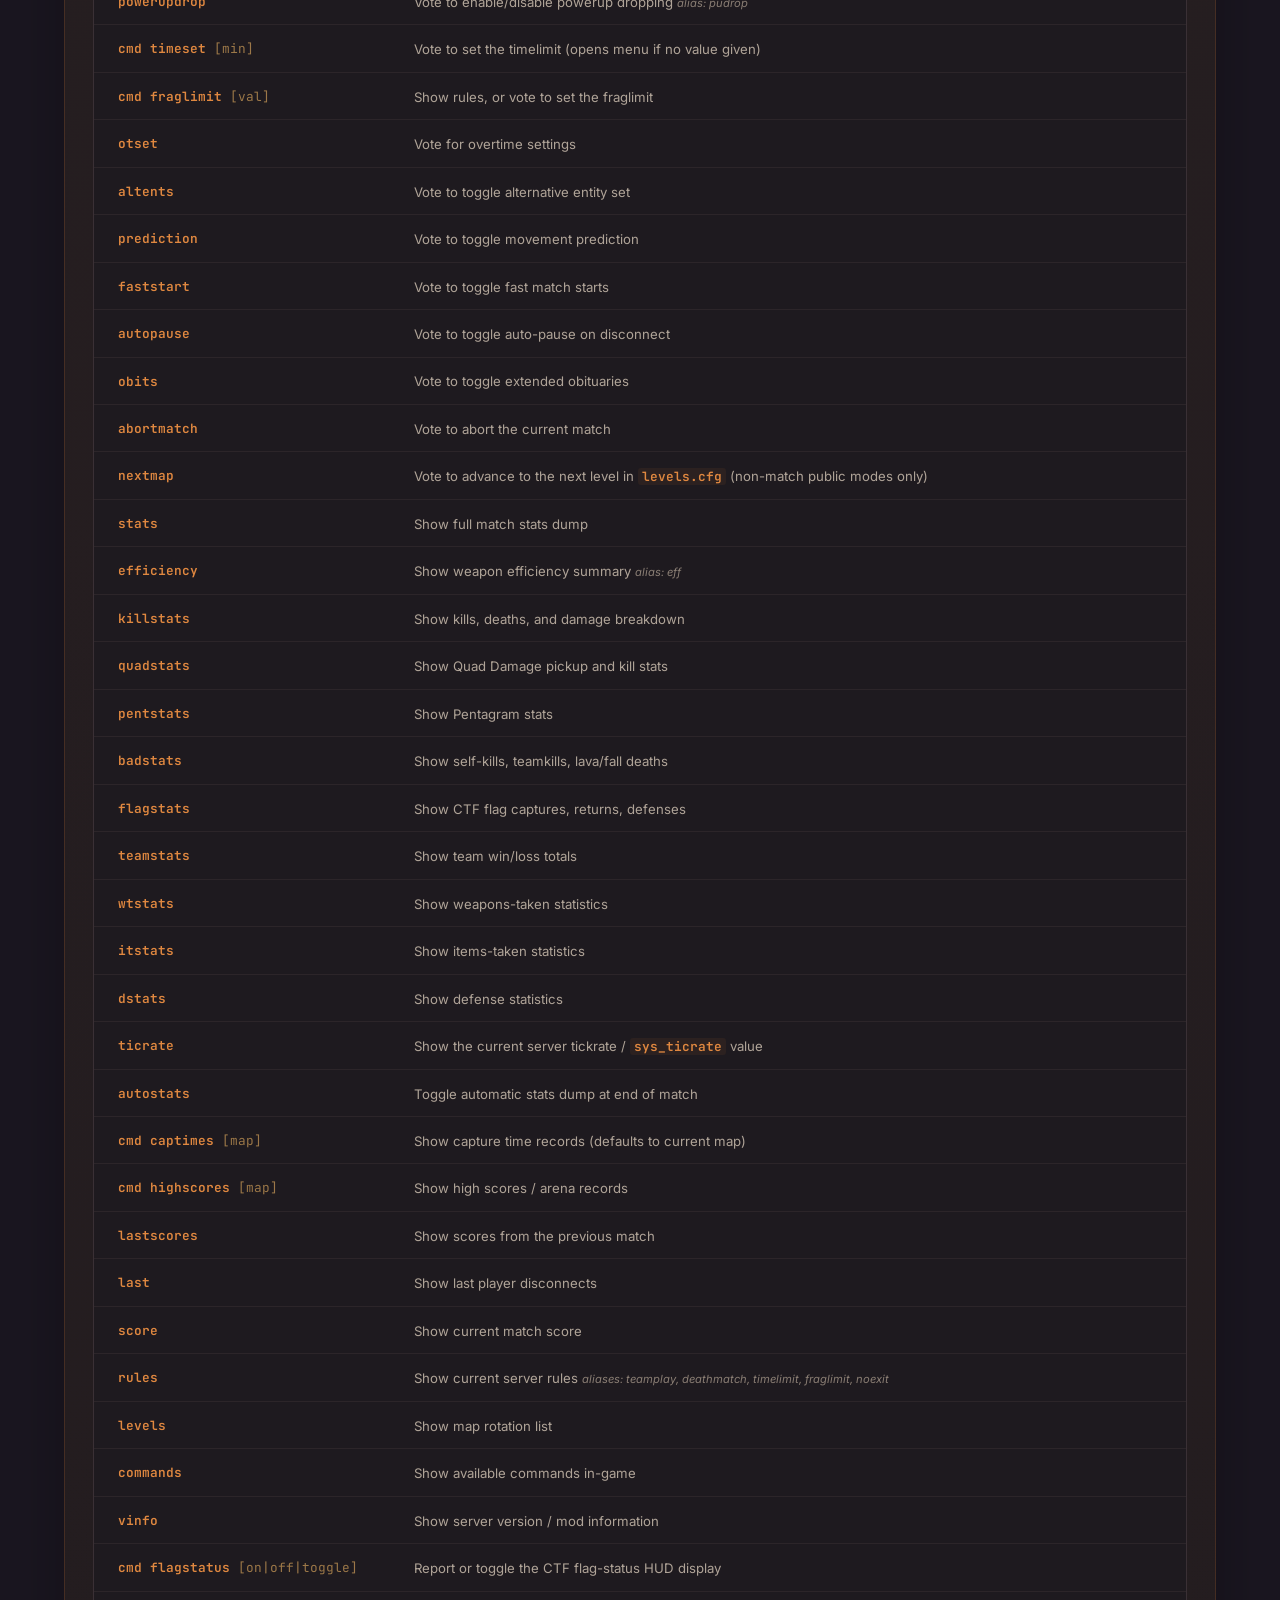
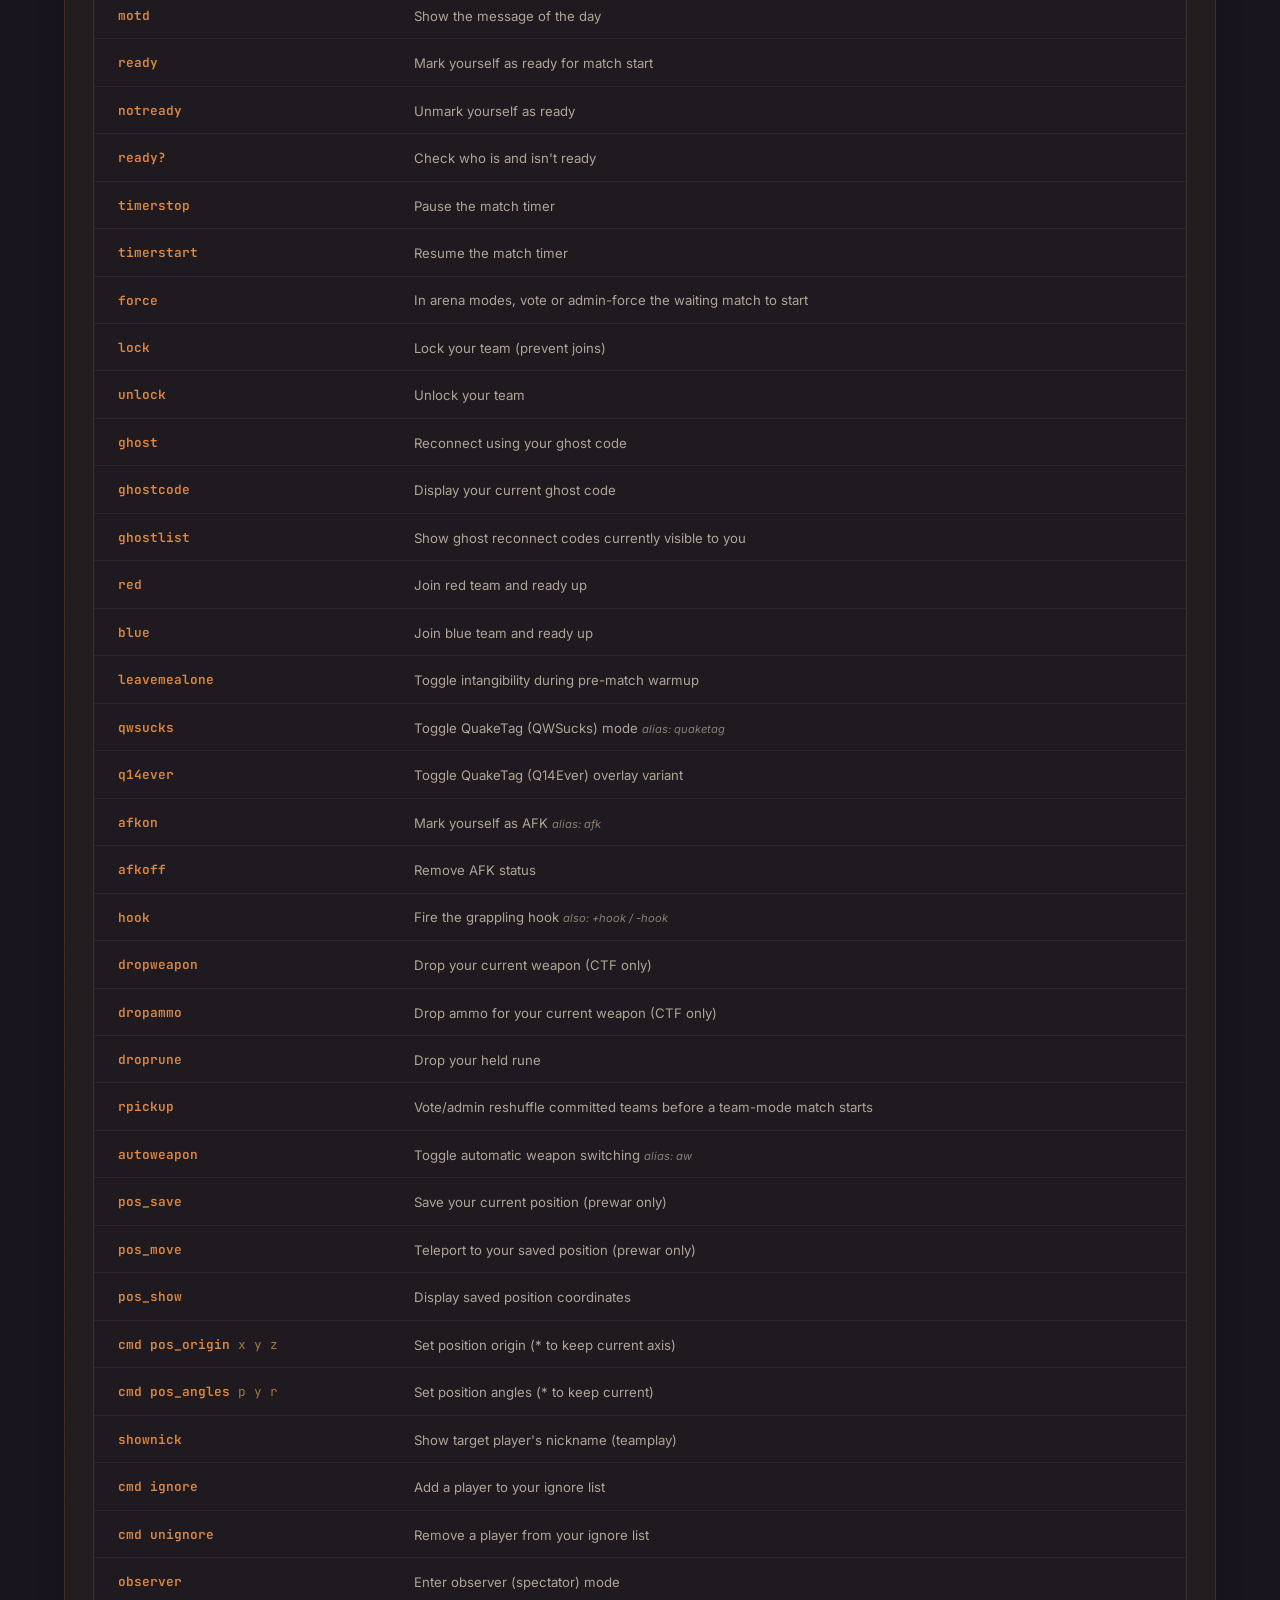
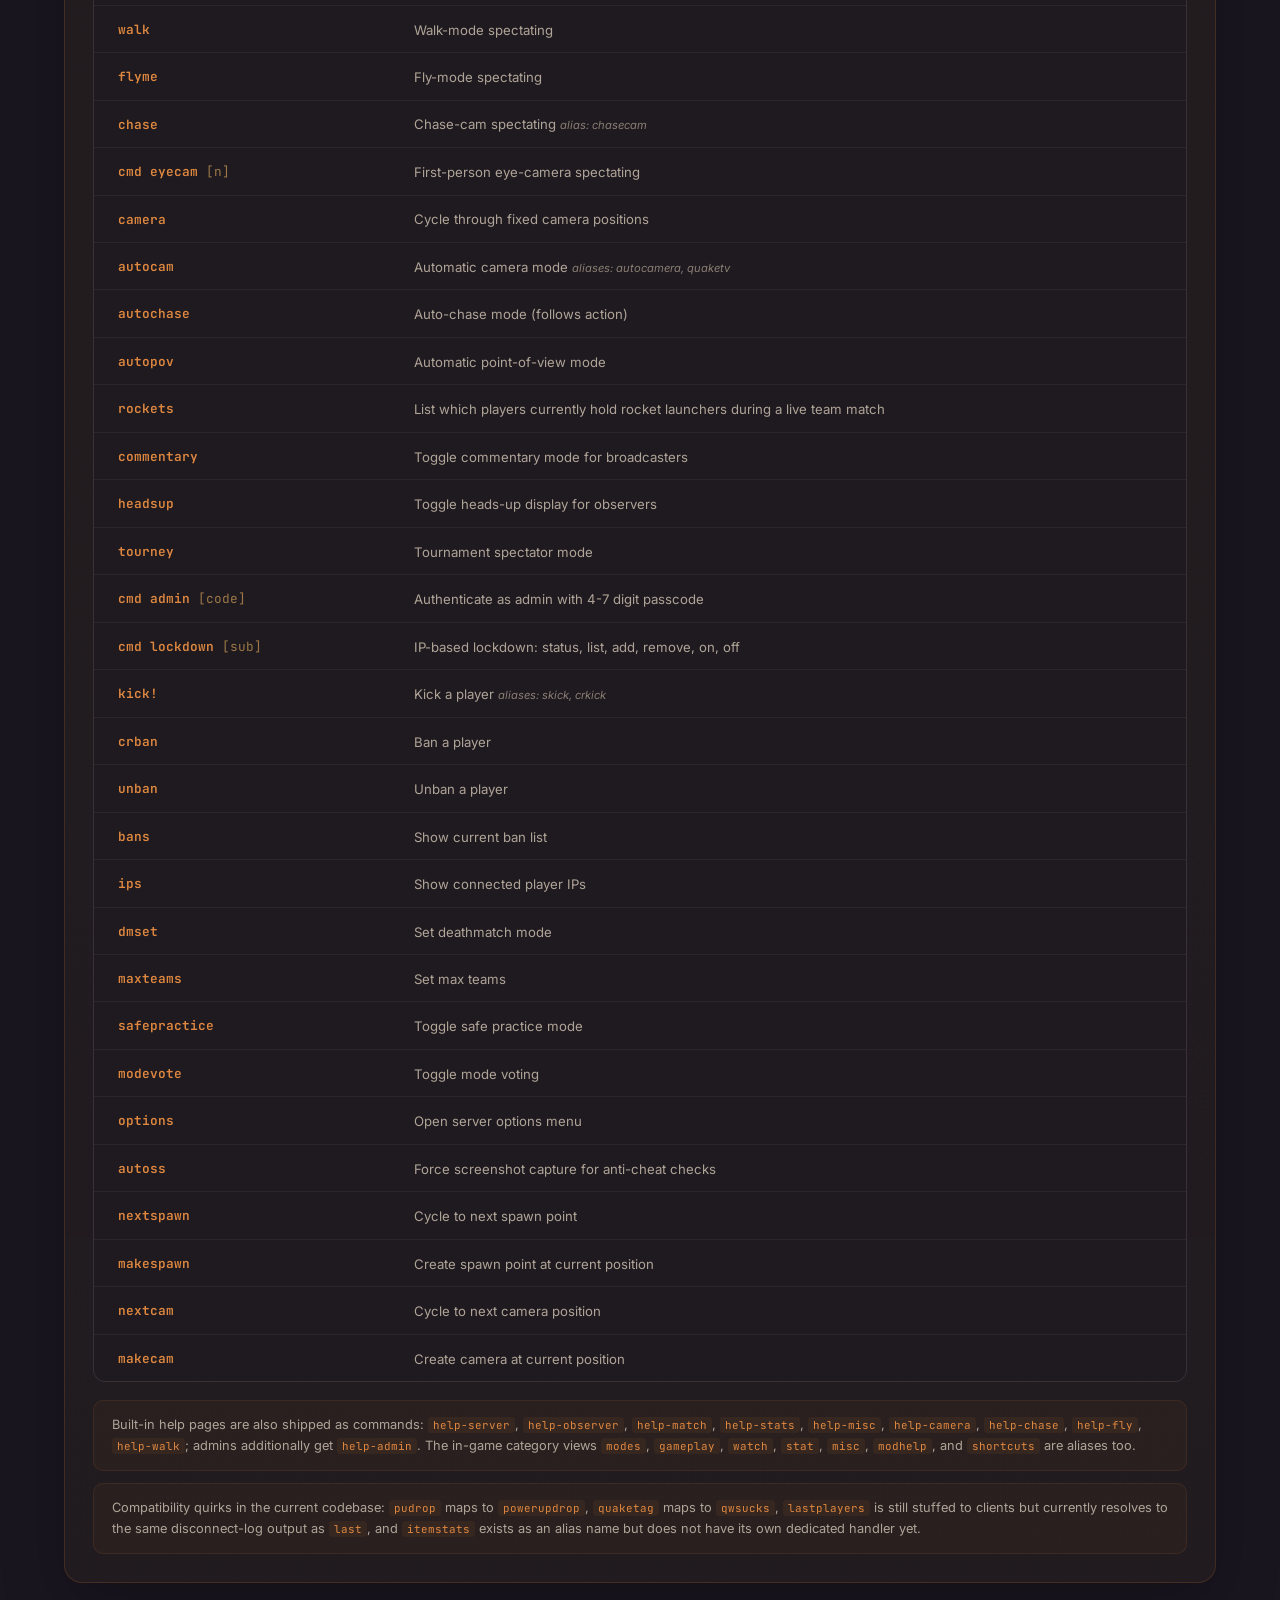
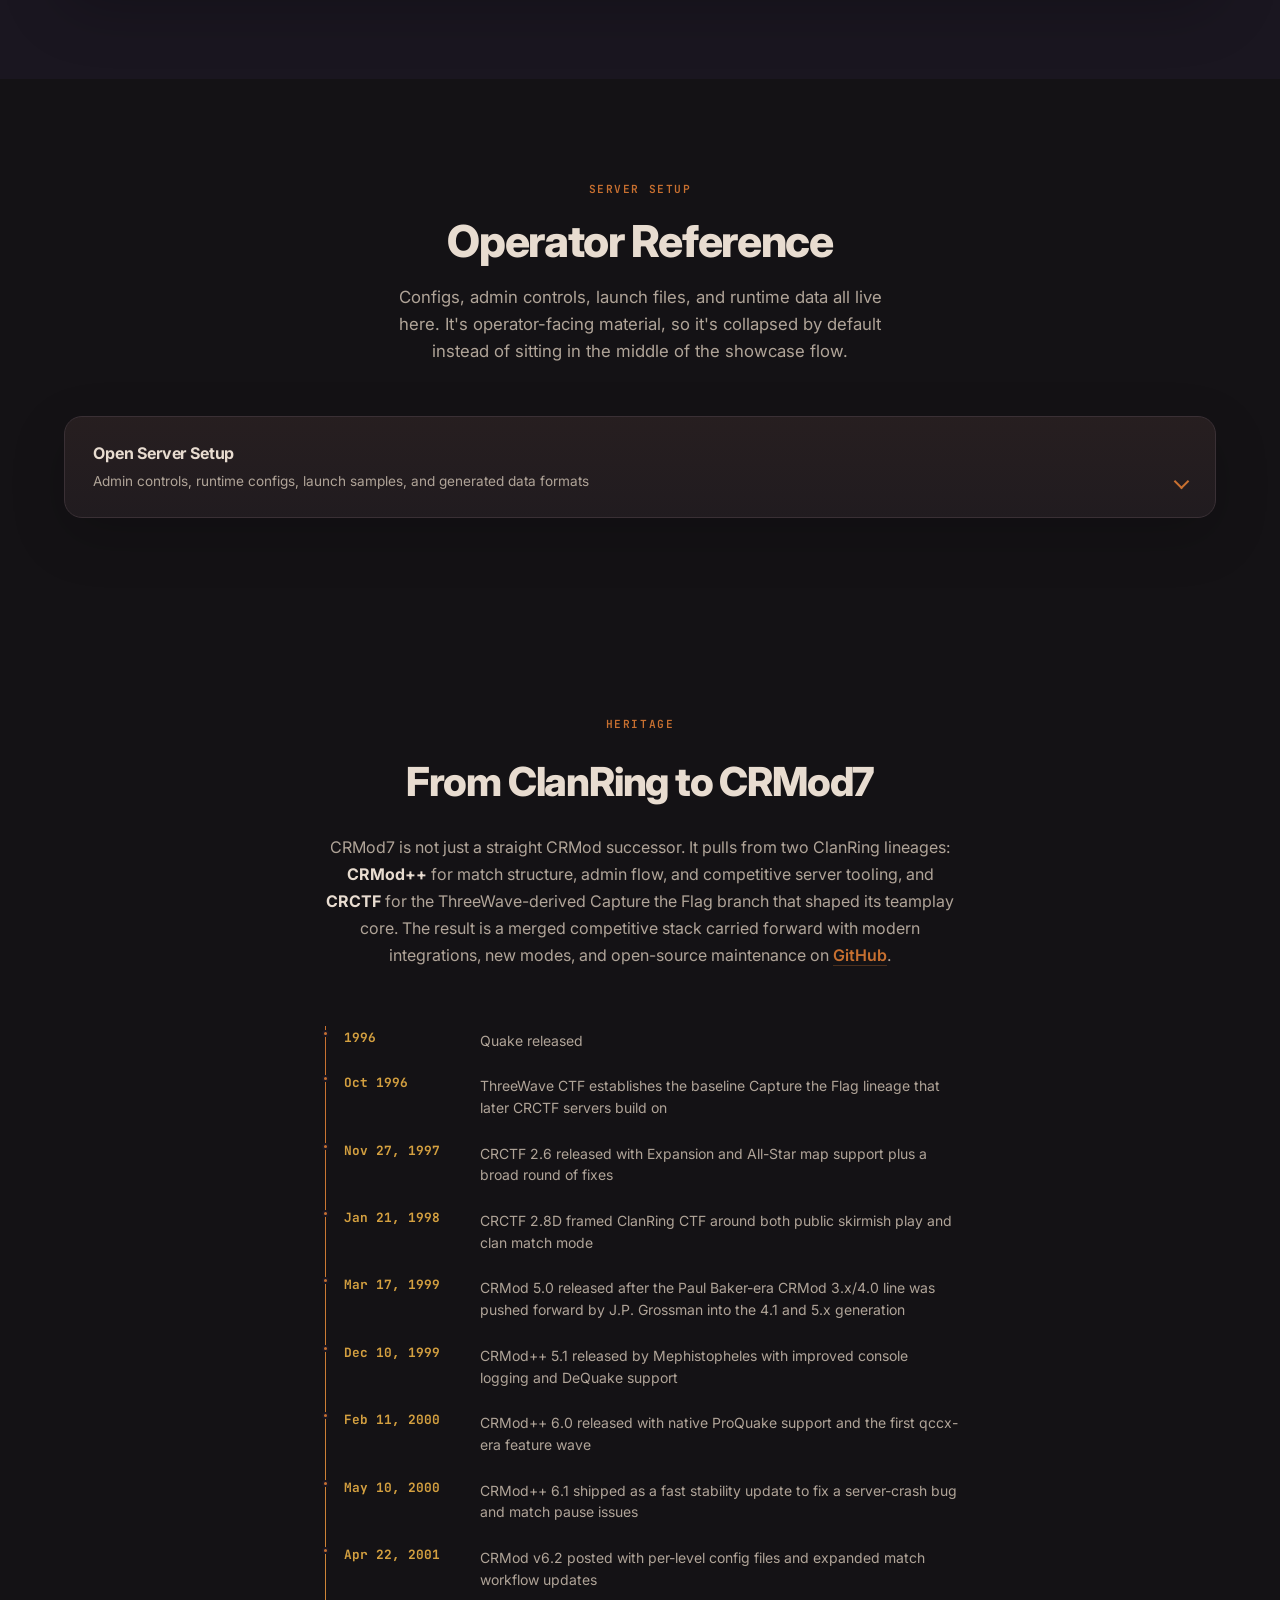
==== commit e969a402: "hh updates, quad sounds fix, dequake adjustments, captimes favicon, ca keys, matchsounds fix, random" ====
--- a/website/index.html
+++ b/website/index.html
@@ -4,7 +4,7 @@
   <meta charset="UTF-8">
   <meta name="viewport" content="width=device-width, initial-scale=1.0">
   <title>CRMod7 - Quake 1 Competition Server</title>
-  <link rel="icon" type="image/svg+xml" href="favicon.svg">
+  <link rel="icon" href="7.png" sizes="64x64" type="image/png">
   <link rel="preconnect" href="https://fonts.googleapis.com">
   <link rel="preconnect" href="https://fonts.gstatic.com" crossorigin>
   <link href="https://fonts.googleapis.com/css2?family=Inter:wght@300;400;500;600;700;800;900&family=JetBrains+Mono:wght@400;600;700&display=swap" rel="stylesheet">
@@ -133,6 +133,19 @@
             </div>
           </div>
           <p>Classic Threewave CTF pack mirror for the common server-side and client-side CTF assets.</p>
+        </a>
+
+        <a href="https://www.gamers.org/pub/idgames2/planetquake/headhunters/client/hh30cl.zip" class="download-card" target="_blank" rel="noopener">
+          <div class="download-card-head">
+            <div class="download-icon">
+              <svg viewBox="0 0 24 24" fill="none"><path d="M12 2a4 4 0 0 0-4 4v1a4 4 0 0 0 8 0V6a4 4 0 0 0-4-4z" stroke="currentColor" stroke-width="1.7" stroke-linejoin="round"/><path d="M8 20l1-6h6l1 6" stroke="currentColor" stroke-width="1.7" stroke-linecap="round" stroke-linejoin="round"/><path d="M9 14h6" stroke="currentColor" stroke-width="1.7" stroke-linecap="round"/></svg>
+            </div>
+            <div>
+              <h3>Headhunters PAK</h3>
+              <span class="download-meta">hh30cl.zip</span>
+            </div>
+          </div>
+          <p>Client-side Headhunters pack with models and sounds for the Head Hunters game mode.</p>
         </a>
 
         <a href="https://www.quaddicted.com/files/idgames2/planetquake/servers/arena/farena12.zip" class="download-card" target="_blank" rel="noopener">
@@ -1477,8 +1490,10 @@
             <div class="cfg-section-item">
               <h5>Parser &amp; Extra Commands</h5>
               <p>The parser accepts regular Quake cvars, custom CRMod commands, and generic <code>set</code>/<code>seta</code> lines. These are also valid in map-specific overrides.</p>
-              <pre class="cfg-code"><code>set hostname "CRMod 7 - local"   // Generic cvar passthrough
-seta sv_demoAutoRecord 1         // FTE/QSS engine cvar passthrough
+              <pre class="cfg-code"><code>// Generic cvar passthrough
+set hostname "CRMod 7 - local"
+// FTE/QSS engine cvar passthrough
+seta sv_demoAutoRecord 1
 setadmin2 2468101                // Extra admin codes up to setadmin9
 ringauto                         // Return ring handling to automatic mode logic
 allvoteoff                       // Disable all player voting globally
@@ -1636,22 +1651,17 @@
               <span class="cfg-badge">Launch Samples</span>
             </div>
           </div>
-          <p class="cfg-desc">The <code>release/</code> folder carries deployable examples: a startup <code>autoexec.cfg</code>, an engine-level <code>fte.cfg</code>, and a mirrored <code>release/configs/</code> tree for packaging a ready-to-run server.</p>
-          <pre class="cfg-code"><code>// release/autoexec.cfg
-samelevel 2               // Boot in match rules
-teamplay 2
-sv_aim 2
-sys_ticrate 0.05
-map dm3
-
-// release/fte.cfg (selected server-facing cvars)
+          <p class="cfg-desc">The <code>release/</code> folder carries deployable examples: a minimal root <code>server.cfg</code> wrapper and a mirrored <code>configs/</code> tree that holds the actual engine-facing startup settings.</p>
+          <pre class="cfg-code"><code>// release/server.cfg
+exec "configs/engine.cfg"
+
+// release/configs/engine.cfg
+set cr_startmode 2
+map dm3
 hostname "localhost"
-sv_port "27500 26000"
-rcon_password ""
-sv_demoDir "demos"
-sv_demoAutoRecord "0"
-sv_loadentfiles "1"
-sv_progs "progs.dat"</code></pre>
+sv_public 1
+net_messagetimeout 60
+sv_gameplayfix_bouncedownslopes 1</code></pre>
         </div>
 
         <!-- Data files -->
